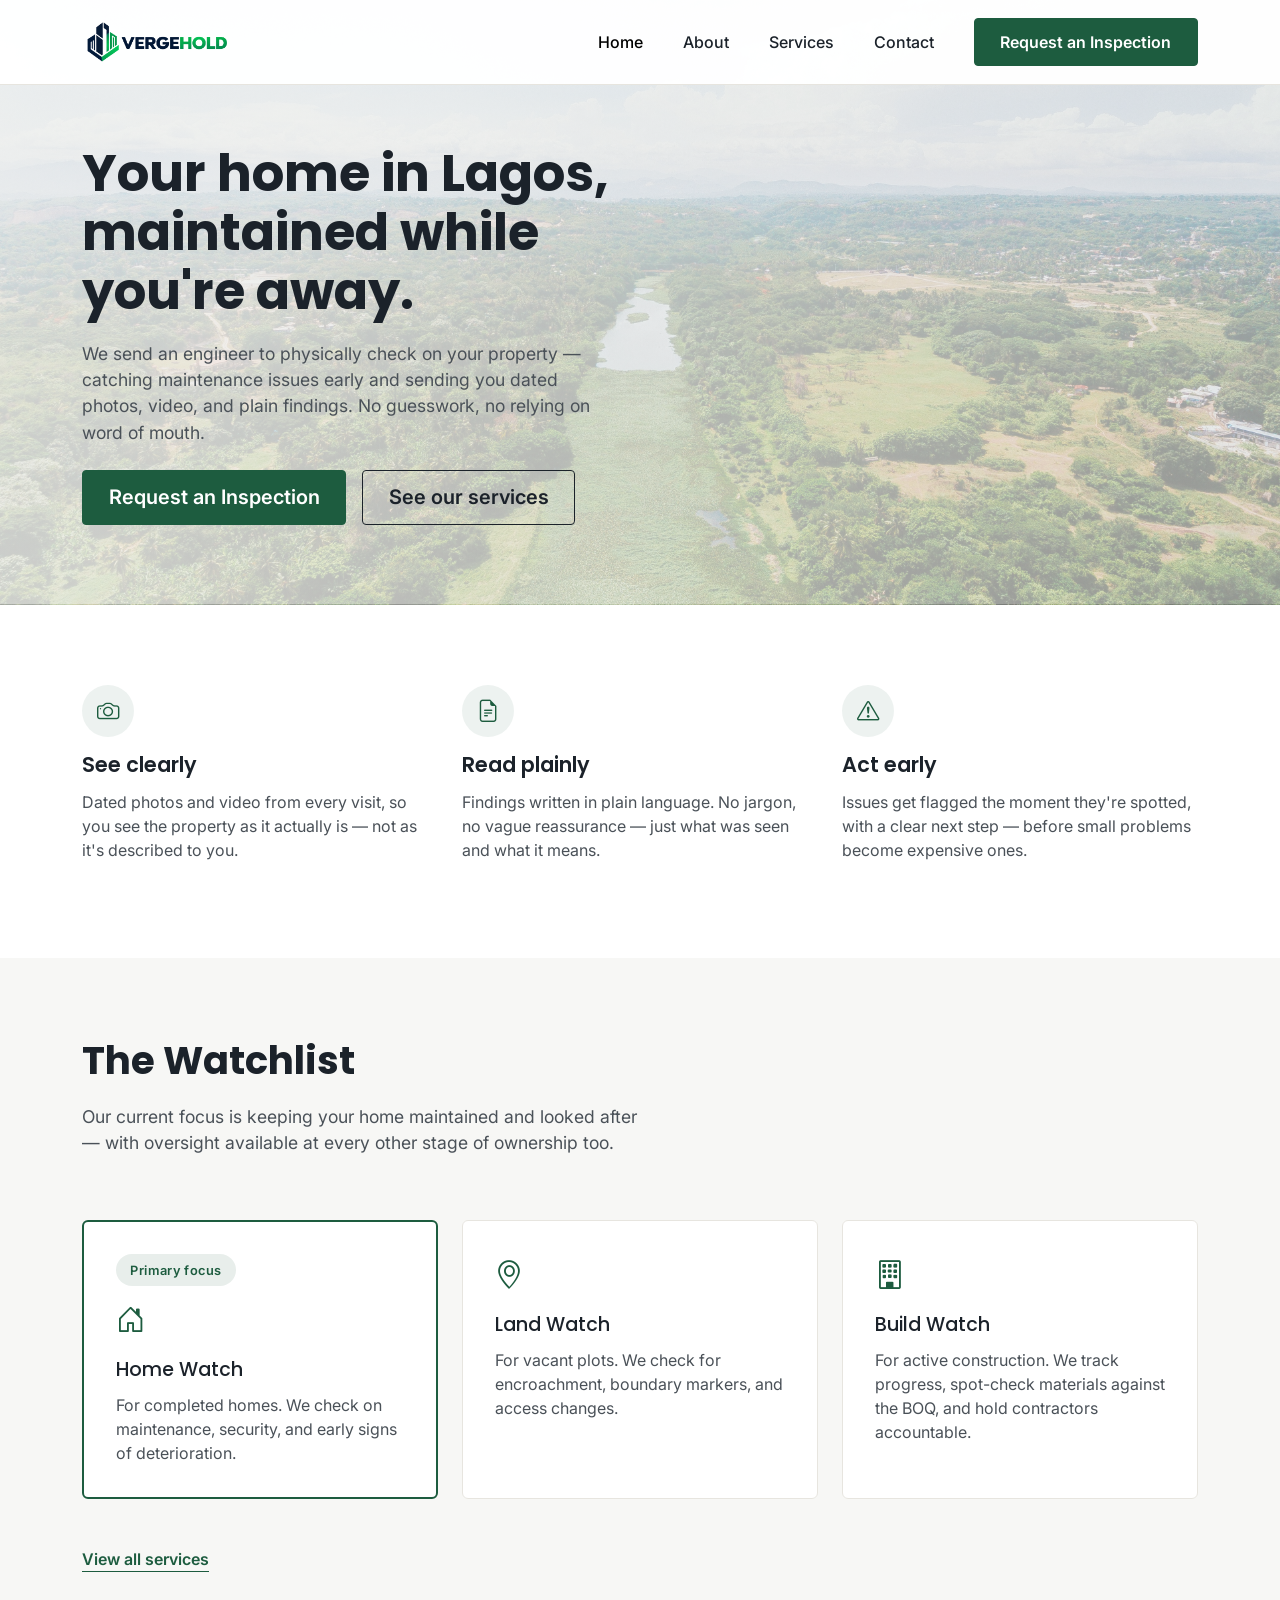
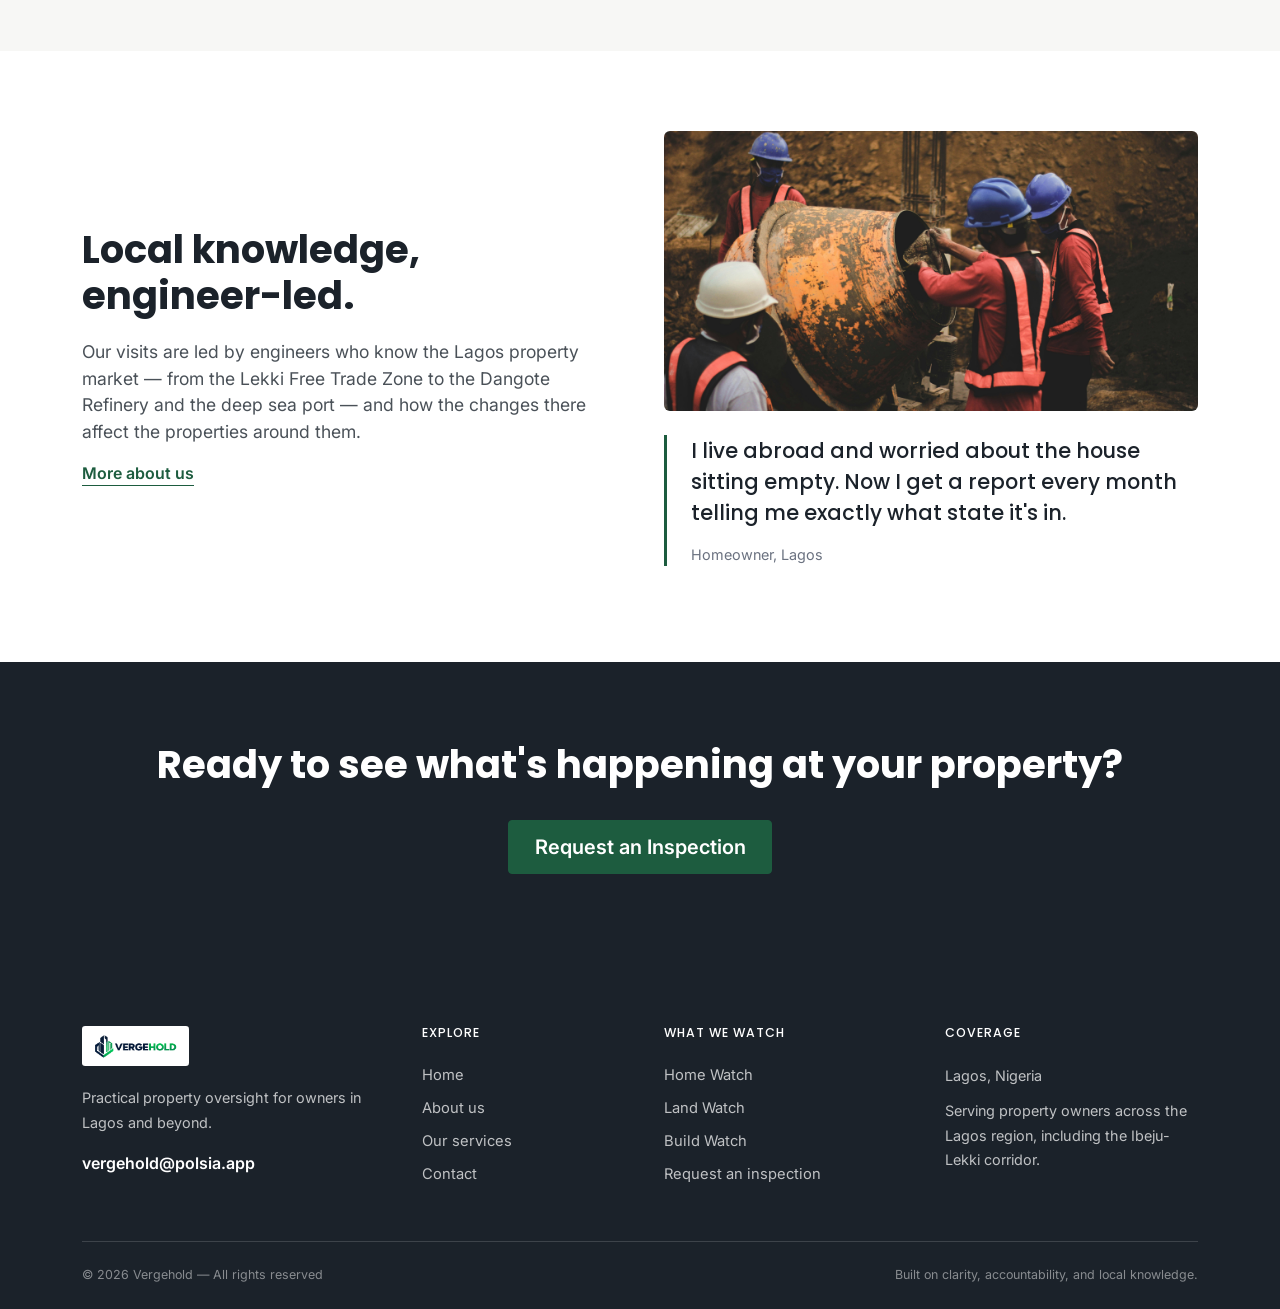
==== index.html @ afa302da "lil change in the footer and added comments in javascript" ====
<!DOCTYPE html>
<html lang="en">
<head>
<meta charset="UTF-8">
<meta name="viewport" content="width=device-width, initial-scale=1.0">
<title>Vergehold — Property Oversight in Lagos</title>
<meta name="description" content="Vergehold sends engineers to physically check on your home in Lagos — so you get dated photos, video, and plain findings instead of guesswork.">

<!-- Bootstrap 5 -->
<link href="https://cdn.jsdelivr.net/npm/bootstrap@5.3.3/dist/css/bootstrap.min.css" rel="stylesheet">
<!-- AOS scroll animation -->
<link href="https://unpkg.com/aos@2.3.1/dist/aos.css" rel="stylesheet">
<!-- Bootstrap Icons -->
<link rel="stylesheet" href="https://cdn.jsdelivr.net/npm/bootstrap-icons@1.11.3/font/bootstrap-icons.css">
<!-- Google Fonts -->
<link rel="preconnect" href="https://fonts.googleapis.com">
<link href="https://fonts.googleapis.com/css2?family=Poppins:wght@500;600;700&family=Inter:wght@400;500;600&display=swap" rel="stylesheet">
<!-- Custom -->
<link rel="icon" type="image/svg+xml" href="favicon/vergehold_favicon.svg">
<link href="style.css" rel="stylesheet">
</head>
<body>
<a href="#main-content" class="vh-skip-link">Skip to content</a>

<!-- NAV -->
<nav class="navbar navbar-expand-lg fixed-top" id="mainNav">
  <div class="container">
    <a class="navbar-brand d-flex align-items-center" href="index.html">
      <img src="img/vergehold logo.png" alt="Vergehold" height="50">
    </a>
    <button class="navbar-toggler" type="button" data-bs-toggle="collapse" data-bs-target="#navMenu">
      <span class="navbar-toggler-icon"></span>
    </button>
    <div class="collapse navbar-collapse justify-content-end" id="navMenu">
      <ul class="navbar-nav align-items-lg-center gap-lg-2">
        <li class="nav-item"><a class="nav-link active" href="index.html">Home</a></li>
        <li class="nav-item"><a class="nav-link" href="About.html">About</a></li>
        <li class="nav-item"><a class="nav-link" href="service.html">Services</a></li>
        <li class="nav-item"><a class="nav-link" href="contact.html">Contact</a></li>
        <li class="nav-item ms-lg-3">
          <a class="btn btn-vh-primary" href="contact.html">Request an Inspection</a>
        </li>
      </ul>
    </div>
  </div>
</nav>

<div id="main-content"></div>
<!-- HERO -->
<header class="vh-hero vh-hero--photo">
  <div class="container">
    <div class="row align-items-center g-5">
      <div class="col-lg-6" data-aos="fade-up">
        <h1 class="vh-display">Your home in Lagos, maintained while you're away.</h1>
        <p class="vh-lead">
          We send an engineer to physically check on your property — catching
          maintenance issues early and sending you dated photos, video, and
          plain findings. No guesswork, no relying on word of mouth.
        </p>
        <div class="d-flex flex-wrap gap-3 mt-4">
          <a href="contact.html" class="btn btn-vh-primary btn-lg">Request an Inspection</a>
          <a href="service.html" class="btn btn-vh-outline btn-lg">See our services</a>
        </div>
      </div>

    </div>
  </div>
</header>

<!-- VALUE PROPS -->
<section class="vh-section">
  <div class="container">
    <div class="row g-4">
      <div class="col-md-4" data-aos="fade-up">
        <div class="vh-icon-circle"><i class="bi bi-camera"></i></div>
        <h3 class="vh-value-title">See clearly</h3>
        <p class="vh-value-text">Dated photos and video from every visit, so you see the property as it actually is — not as it's described to you.</p>
      </div>
      <div class="col-md-4" data-aos="fade-up" data-aos-delay="100">
        <div class="vh-icon-circle"><i class="bi bi-file-earmark-text"></i></div>
        <h3 class="vh-value-title">Read plainly</h3>
        <p class="vh-value-text">Findings written in plain language. No jargon, no vague reassurance — just what was seen and what it means.</p>
      </div>
      <div class="col-md-4" data-aos="fade-up" data-aos-delay="200">
        <div class="vh-icon-circle"><i class="bi bi-exclamation-triangle"></i></div>
        <h3 class="vh-value-title">Act early</h3>
        <p class="vh-value-text">Issues get flagged the moment they're spotted, with a clear next step — before small problems become expensive ones.</p>
      </div>
    </div>
  </div>
</section>

<!-- SERVICES TEASER -->
<section class="vh-section vh-section--tint">
  <div class="container">
    <div class="row mb-5">
      <div class="col-lg-7" data-aos="fade-up">
        <h2 class="vh-h2">The Watchlist</h2>
        <p class="vh-lead">Our current focus is keeping your home maintained and looked after — with oversight available at every other stage of ownership too.</p>
      </div>
    </div>
    <div class="row g-4">
      <div class="col-md-4" data-aos="fade-up">
        <div class="vh-service-card vh-service-card--lead">
          <span class="vh-badge">Primary focus</span>
          <i class="bi bi-house-door vh-service-icon"></i>
          <h3>Home Watch</h3>
          <p>For completed homes. We check on maintenance, security, and early signs of deterioration.</p>
        </div>
      </div>
      <div class="col-md-4" data-aos="fade-up" data-aos-delay="100">
        <div class="vh-service-card">
          <i class="bi bi-geo-alt vh-service-icon"></i>
          <h3>Land Watch</h3>
          <p>For vacant plots. We check for encroachment, boundary markers, and access changes.</p>
        </div>
      </div>
      <div class="col-md-4" data-aos="fade-up" data-aos-delay="200">
        <div class="vh-service-card">
          <i class="bi bi-building vh-service-icon"></i>
          <h3>Build Watch</h3>
          <p>For active construction. We track progress, spot-check materials against the BOQ, and hold contractors accountable.</p>
        </div>
      </div>
    </div>
    <div class="mt-5" data-aos="fade-up">
      <a href="service.html" class="vh-link-arrow">View all services</a>
    </div>
  </div>
</section>

<!-- TRUST SNIPPET -->
<section class="vh-section">
  <div class="container">
    <div class="row align-items-center g-5">
      <div class="col-lg-6" data-aos="fade-up">
        <h2 class="vh-h2">Local knowledge, engineer-led.</h2>
        <p class="vh-lead">
          Our visits are led by engineers who know the Lagos property market —
          from the Lekki Free Trade Zone to the Dangote Refinery and the deep
          sea port — and how the changes there affect the properties around them.
        </p>
        <a href="About.html" class="vh-link-arrow">More about us</a>
      </div>
      <div class="col-lg-6" data-aos="fade-up" data-aos-delay="100">
        <img src="img/darrel-louise-almanzor-td8weHnM0-c-unsplash.jpg" alt="Engineer conducting a property inspection" class="vh-trust-img">
        <blockquote class="vh-quote">
          I live abroad and worried about the house sitting empty. Now I get
          a report every month telling me exactly what state it's in.
          <footer>Homeowner, Lagos</footer>
        </blockquote>
      </div>
    </div>
  </div>
</section>

<!-- FINAL CTA -->
<section class="vh-cta">
  <div class="container text-center" data-aos="fade-up">
    <h2 class="vh-h2">Ready to see what's happening at your property?</h2>
    <a href="contact.html" class="btn btn-vh-primary btn-lg mt-3">Request an Inspection</a>
  </div>
</section>

<!-- FOOTER -->
<footer class="vh-footer">
  <div class="container">
    <div class="vh-footer-main">
      <div class="vh-footer-brand">
        <img src="img/vergehold logo.png" alt="Vergehold" height="40">
        <p>Practical property oversight for owners in Lagos and beyond.</p>
        <a href="mailto:vergehold@polsia.app" class="vh-footer-email">vergehold@polsia.app</a>
      </div>
      <div class="vh-footer-group">
        <h2>Explore</h2>
        <a href="index.html">Home</a>
        <a href="About.html">About us</a>
        <a href="service.html">Our services</a>
        <a href="contact.html">Contact</a>
      </div>
      <div class="vh-footer-group">
        <h2>What we watch</h2>
        <a href="service.html#home-watch">Home Watch</a>
        <a href="service.html#land-watch">Land Watch</a>
        <a href="service.html#build-watch">Build Watch</a>
        <a href="contact.html">Request an inspection</a>
      </div>
      <div class="vh-footer-group vh-footer-contact">
        <h2>Coverage</h2>
        <p>Lagos, Nigeria</p>
        <p>Serving property owners across the Lagos region, including the Ibeju-Lekki corridor.</p>
      </div>
    </div>
    <div class="vh-footer-bottom">
      <span class="footer-copy"><span id="year">©</span> Vergehold — All rights reserved</span>
      <span>Built on clarity, accountability, and local knowledge.</span>
    </div>
  </div>
</footer>

<script src="https://cdn.jsdelivr.net/npm/bootstrap@5.3.3/dist/js/bootstrap.bundle.min.js"></script>
<script src="https://unpkg.com/aos@2.3.1/dist/aos.js"></script>
<script src="index.js"></script>
<!-- STICKY MOBILE CTA -->
<a href="contact.html" id="stickyMobileCta" class="vh-sticky-cta">
  <i class="bi bi-calendar-check" aria-hidden="true"></i> Request an Inspection
</a>
</body>
</html>
---- style.css ----
:root {
  --vh-charcoal: #1B222A;
  --vh-forest: #1D5C3F;
  --vh-forest-light: #2E7A54;
  --vh-white: #FFFFFF;
  --vh-off-white: #F7F7F5;
  --vh-tint: #E7E5DF;

  --bs-primary: var(--vh-forest);
  --bs-body-font-family: 'Inter', sans-serif;
  --bs-body-color: var(--vh-charcoal);
}

html,
body {
  width: 100%;
  overflow-x: hidden;
}

body {
  font-family: 'Inter', sans-serif;
  color: var(--vh-charcoal);
  background: var(--vh-white);
}

.vh-skip-link {
  position: absolute;
  left: 1rem;
  top: -3rem;
  z-index: 2000;
  padding: 0.6rem 0.9rem;
  color: var(--vh-white);
  background: var(--vh-charcoal);
  text-decoration: none;
}
.vh-skip-link:focus {
  top: 1rem;
}

h1, h2, h3, .vh-display {
  font-family: 'Poppins', sans-serif;
  color: var(--vh-charcoal);
}

/* NAV */
#mainNav {
  background: rgba(255, 255, 255, 0.96);
  border-bottom: 1px solid var(--vh-tint);
  padding: 0.75rem 0;
}
.nav-link {
  font-weight: 500;
  color: var(--vh-charcoal);
  margin: 0 0.5rem;
}
.nav-link:hover,
.nav-link.active {
  color: var(--vh-forest);
}
#mainNav.is-scrolled {
  box-shadow: 0 2px 12px rgba(27, 34, 42, 0.06);
}

/* BUTTONS */
.btn-vh-primary {
  background: var(--vh-forest);
  color: var(--vh-white);
  border: 1px solid var(--vh-forest);
  border-radius: 4px;
  font-weight: 600;
  padding: 0.7rem 1.6rem;
  transition: background 0.2s ease;
}
.btn-vh-primary:hover {
  background: var(--vh-forest-light);
  color: var(--vh-white);
}
.btn-vh-outline {
  background: transparent;
  color: var(--vh-charcoal);
  border: 1px solid var(--vh-charcoal);
  border-radius: 4px;
  font-weight: 600;
  padding: 0.7rem 1.6rem;
  transition: all 0.2s ease;
}
.btn-vh-outline:hover {
  background: var(--vh-charcoal);
  color: var(--vh-white);
}

/* HERO */
.vh-hero {
  padding: 9rem 0 5rem;
  background: var(--vh-off-white);
}
.vh-hero--photo {
  background-image: linear-gradient(120deg, rgba(247,247,245,0.82) 25%, rgba(247,247,245,0.58)),
    url('img/elias-perdomo-X9-j4z1EIgU-unsplash.jpg');
  background-size: cover;
  background-position: center;
  background-repeat: no-repeat;
}

/* VALUE PROP ICONS */
.vh-icon-circle {
  width: 52px;
  height: 52px;
  border-radius: 50%;
  background: rgba(29, 92, 63, 0.08);
  color: var(--vh-forest);
  display: flex;
  align-items: center;
  justify-content: center;
  font-size: 1.4rem;
  margin-bottom: 1rem;
}

/* SERVICE ICON */
.vh-service-icon {
  font-size: 1.8rem;
  color: var(--vh-forest);
  margin-bottom: 1rem;
  display: block;
}

/* TRUST IMAGE */
.vh-trust-img {
  width: 100%;
  height: 280px;
  object-fit: cover;
  border-radius: 6px;
  margin-bottom: 1.5rem;
}
.vh-eyebrow {
  color: var(--vh-forest);
  font-weight: 600;
  letter-spacing: 0.03em;
  margin-bottom: 0.75rem;
}
.vh-display {
  font-size: clamp(2.2rem, 4vw, 3.2rem);
  font-weight: 700;
  line-height: 1.15;
}
.vh-lead {
  font-size: 1.1rem;
  color: #4A5158;
  max-width: 52ch;
  margin-top: 1.25rem;
}

/* SECTIONS */
.vh-section {
  padding: 5rem 0;
}
.vh-section--tint {
  background: var(--vh-off-white);
}
.vh-h2 {
  font-size: clamp(1.8rem, 3vw, 2.4rem);
  font-weight: 700;
  margin-bottom: 1rem;
}
.vh-value-title {
  font-size: 1.3rem;
  font-weight: 600;
  margin-bottom: 0.75rem;
}
.vh-value-text {
  color: #4A5158;
  max-width: 42ch;
}

/* SERVICE CARDS */
.vh-service-card {
  background: var(--vh-white);
  border: 1px solid var(--vh-tint);
  border-radius: 6px;
  padding: 2rem;
  height: 100%;
  transition: border-color 0.2s ease;
}
.vh-service-card:hover {
  border-color: var(--vh-forest);
}
.vh-service-card--lead {
  border-color: var(--vh-forest);
  border-width: 2px;
  position: relative;
}
.vh-service-card--lead .vh-badge {
  margin-bottom: 0.75rem;
}
.vh-service-card h3 {
  font-size: 1.2rem;
  margin-bottom: 0.75rem;
}
.vh-service-card p {
  color: #4A5158;
  margin: 0;
}

/* BADGE (Home Watch lead / Services primary focus) */
.vh-badge {
  display: inline-block;
  background: rgba(29, 92, 63, 0.1);
  color: var(--vh-forest);
  font-size: 0.8rem;
  font-weight: 600;
  letter-spacing: 0.03em;
  padding: 0.4rem 0.9rem;
  border-radius: 30px;
}

/* LINK ARROW */
.vh-link-arrow {
  color: var(--vh-forest);
  font-weight: 600;
  text-decoration: none;
  border-bottom: 1px solid var(--vh-forest);
  padding-bottom: 2px;
}
.vh-link-arrow:hover {
  color: var(--vh-forest-light);
  border-color: var(--vh-forest-light);
}

/* QUOTE */
.vh-quote {
  font-family: 'Poppins', sans-serif;
  font-size: 1.3rem;
  font-weight: 500;
  color: var(--vh-charcoal);
  border-left: 3px solid var(--vh-forest);
  padding-left: 1.5rem;
}
.vh-quote footer {
  margin-top: 1rem;
  font-family: 'Inter', sans-serif;
  font-size: 0.9rem;
  font-weight: 400;
  color: #6B7280;
}

/* CTA */
.vh-cta {
  background: var(--vh-charcoal);
  padding: 5rem 0;
}
.vh-cta .vh-h2 {
  color: var(--vh-white);
}

/* FOOTER */
.vh-footer {
  background: var(--vh-charcoal);
  color: rgba(255, 255, 255, 0.72);
  padding: 4.5rem 0 1.5rem;
}
.vh-footer-main {
  display: grid;
  grid-template-columns: 1.5fr 1fr 1.2fr 1.3fr;
  gap: 3rem;
  padding-bottom: 3.5rem;
}
.vh-footer-brand p,
.vh-footer-contact p {
  max-width: 18rem;
  margin: 1.25rem 0 1rem;
  font-size: 0.9rem;
  line-height: 1.7;
}
.vh-footer-brand img {
  display: block;
  width: fit-content;
  height: 40px;
  padding: 0.35rem 0.65rem;
  background: var(--vh-white);
  border-radius: 0.2rem;
  object-fit: contain;
}
.vh-footer-email {
  color: var(--vh-white);
  font-weight: 600;
  text-decoration: none;
}
.vh-footer-group {
  display: flex;
  flex-direction: column;
  align-items: flex-start;
  gap: 0.7rem;
}
.vh-footer-group h2 {
  margin: 0 0 0.7rem;
  color: var(--vh-white);
  font-family: 'Poppins', sans-serif;
  font-size: 0.78rem;
  letter-spacing: 0.08em;
  text-transform: uppercase;
}
.vh-footer-group a {
  color: rgba(255, 255, 255, 0.72);
  font-size: 0.92rem;
  text-decoration: none;
  transition: color 0.2s ease;
}
.vh-footer-group a:hover,
.vh-footer-email:hover {
  color: var(--vh-white);
}
.vh-footer-contact p {
  margin: 0;
}
.vh-footer-bottom {
  display: flex;
  justify-content: space-between;
  gap: 1rem;
  border-top: 1px solid rgba(255, 255, 255, 0.15);
  padding-top: 1.5rem;
  color: rgba(255, 255, 255, 0.48);
  font-size: 0.78rem;
}
@media (max-width: 767.98px) {
  .vh-footer-main {
    grid-template-columns: repeat(2, 1fr);
    gap: 2.5rem 1.5rem;
  }
  .vh-footer-brand {
    grid-column: 1 / -1;
  }
  .vh-footer-bottom {
    flex-direction: column;
  }
}

/* PAGE HEADER (About / Services) */
.vh-page-header {
  padding: 9rem 0 3rem;
  background: var(--vh-off-white);
  border-bottom: 1px solid var(--vh-tint);
}

.vh-body {
  color: #4A5158;
  margin-top: 1rem;
}

/* LIFECYCLE LIST (About) */
.vh-lifecycle-list {
  list-style: none;
  padding: 0;
  margin-top: 2rem;
}
.vh-lifecycle-list li {
  display: flex;
  gap: 1rem;
  padding: 1rem 0;
  border-bottom: 1px solid var(--vh-tint);
}
.vh-lifecycle-list li i {
  font-size: 1.4rem;
  color: var(--vh-forest);
  flex-shrink: 0;
  margin-top: 0.2rem;
}
.vh-lifecycle-list li div {
  display: flex;
  flex-direction: column;
}
.vh-lifecycle-list li strong {
  font-family: 'Poppins', sans-serif;
  font-size: 1.05rem;
}
.vh-lifecycle-list li span {
  color: #4A5158;
  font-size: 0.95rem;
}

/* CREDENTIAL CARD (About) */
.vh-credential-card {
  background: var(--vh-charcoal);
  color: var(--vh-off-white);
  border-radius: 6px;
  padding: 2.25rem;
}
.vh-credential-icon {
  font-size: 2rem;
  color: var(--vh-forest-light);
  margin-bottom: 1rem;
}
.vh-credential-card h3 {
  color: var(--vh-white);
  font-size: 1.2rem;
  margin-bottom: 0.75rem;
}
.vh-credential-card p {
  color: #C7CBCF;
  margin: 0;
}

/* STAT CARDS (About — why Lagos) */
.vh-stat-card {
  background: var(--vh-white);
  border: 1px solid var(--vh-tint);
  border-radius: 6px;
  padding: 1.25rem;
  display: flex;
  align-items: center;
  gap: 0.75rem;
  height: 100%;
  font-weight: 600;
  font-size: 0.95rem;
}
.vh-stat-card i {
  color: var(--vh-forest);
  font-size: 1.3rem;
}

/* CHECKLIST (Services) */
.vh-checklist {
  list-style: none;
  padding: 0;
  margin: 1.5rem 0;
}
.vh-checklist li {
  display: flex;
  align-items: center;
  gap: 0.6rem;
  padding: 0.4rem 0;
  color: #333A40;
}
.vh-checklist li i {
  color: var(--vh-forest);
  font-weight: 700;
}

/* PROCESS STEPS (Services) */
.vh-step {
  padding: 1.5rem 0;
  border-top: 2px solid var(--vh-tint);
}
.vh-step-num {
  display: block;
  font-family: 'Poppins', sans-serif;
  font-size: 1.6rem;
  font-weight: 700;
  color: var(--vh-forest);
  margin-bottom: 0.5rem;
}
.vh-step h3 {
  font-size: 1.05rem;
  margin-bottom: 0.4rem;
}
.vh-step p {
  color: #4A5158;
  font-size: 0.92rem;
  margin: 0;
}

@media (max-width: 991px) {
  .vh-hero { padding: 7rem 0 3rem; }
}

/* CONTACT FORM */
.vh-label {
  font-weight: 600;
  font-size: 0.9rem;
  margin-bottom: 0.4rem;
  display: block;
}
.vh-input {
  border: 1px solid var(--vh-tint);
  border-radius: 4px;
  padding: 0.65rem 0.9rem;
}
.vh-input:focus {
  border-color: var(--vh-forest);
  box-shadow: 0 0 0 0.2rem rgba(29, 92, 63, 0.12);
}
.vh-form-note {
  color: #6B7280;
  font-size: 0.85rem;
}
.vh-form-success,
.vh-form-error {
  font-weight: 600;
  padding: 0.75rem 1rem;
  border-radius: 4px;
}
.vh-form-success {
  color: var(--vh-forest);
  background: rgba(29, 92, 63, 0.08);
}
.vh-form-error {
  color: #A6402F;
  background: rgba(166, 64, 47, 0.08);
}
.vh-form-success i,
.vh-form-error i {
  margin-right: 0.35rem;
}
.vh-form-error a {
  color: #A6402F;
  text-decoration: underline;
}

/* MOBILE CONTACT CTA */
.vh-sticky-cta {
  display: none;
}

@media (max-width: 767px) {
  .vh-sticky-cta {
    display: block;
    position: fixed;
    left: 1rem;
    right: 1rem;
    bottom: 1rem;
    z-index: 1030;
    padding: 0.8rem 1rem;
    border-radius: 4px;
    background: var(--vh-forest);
    color: var(--vh-white);
    font-weight: 600;
    text-align: center;
    text-decoration: none;
    box-shadow: 0 0.5rem 1.25rem rgba(27, 34, 42, 0.2);
    opacity: 0;
    pointer-events: none;
    transform: translateY(1rem);
    transition: opacity 0.2s ease, transform 0.2s ease;
  }
  .vh-sticky-cta.is-visible {
    opacity: 1;
    pointer-events: auto;
    transform: translateY(0);
  }
  .vh-sticky-cta:hover {
    background: var(--vh-forest-light);
    color: var(--vh-white);
  }
}

/* 404 PAGE */
.vh-404 {
  min-height: 90vh;
  display: flex;
  align-items: center;
  justify-content: center;
  padding: 8rem 0 4rem;
}
.vh-404-icon {
  display: block;
  margin-bottom: 1rem;
  color: var(--vh-forest);
  font-size: 3rem;
}
.vh-404 .vh-lead {
  max-width: 46ch;
}
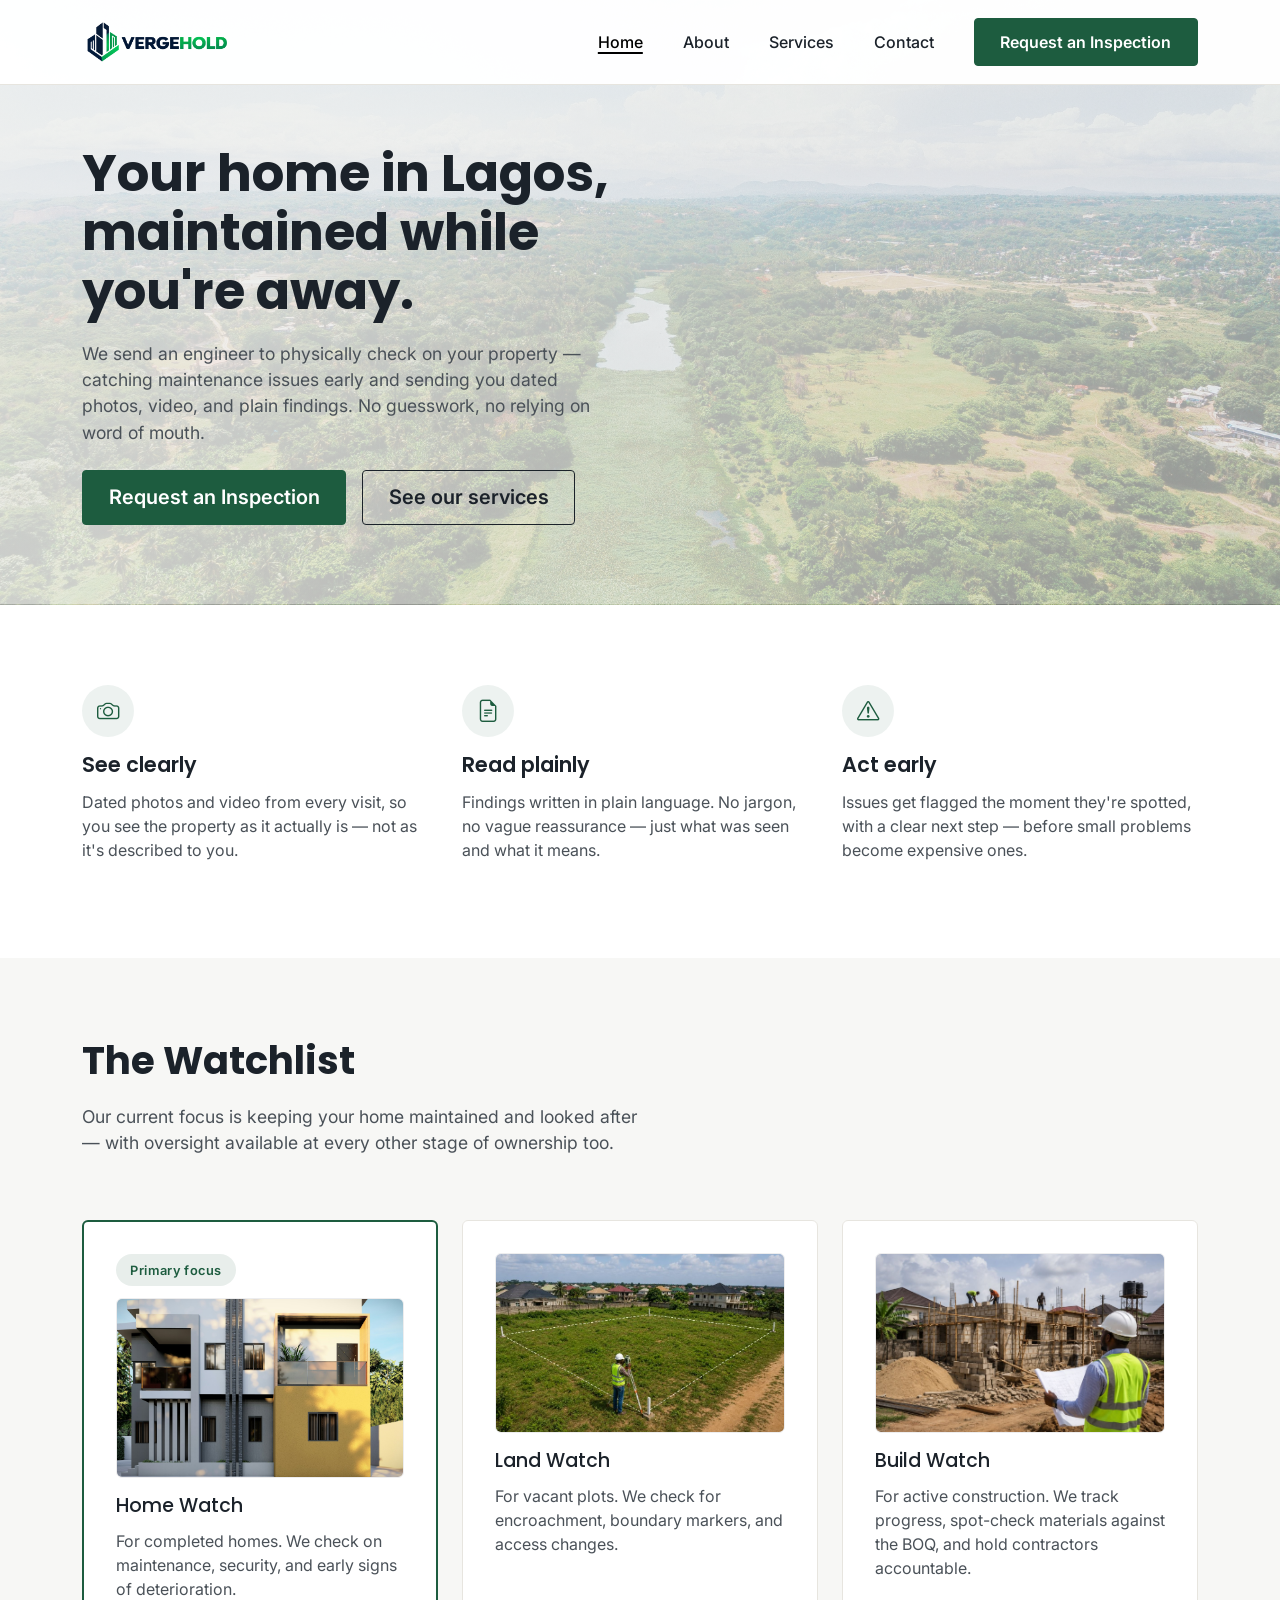
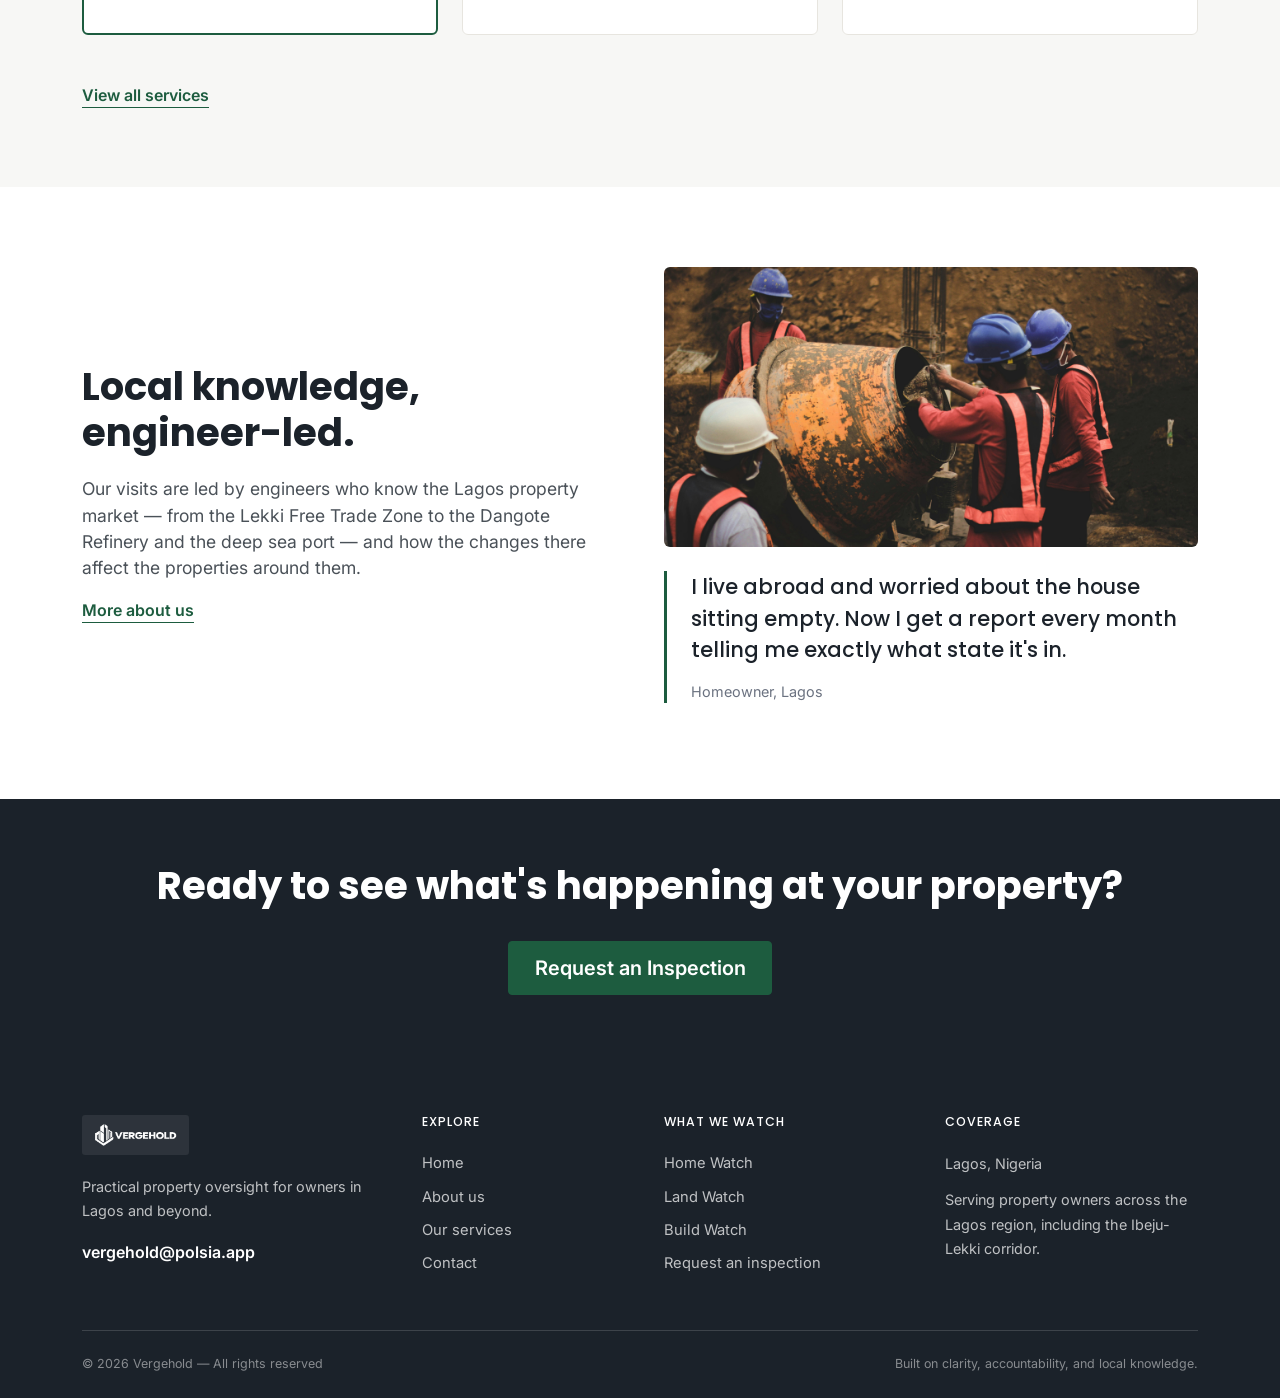
==== commit db17dbc3: "lil update on home and about section. adding pictures to both" ====
--- a/index.html
+++ b/index.html
@@ -103,21 +103,21 @@
       <div class="col-md-4" data-aos="fade-up">
         <div class="vh-service-card vh-service-card--lead">
           <span class="vh-badge">Primary focus</span>
-          <i class="bi bi-house-door vh-service-icon"></i>
+          <img src="img/ferdinand-asakome-7W6O8y7U30s-unsplash.jpg" alt="Engineer inspecting a property during a Home Watch visit" class="vh-service-card__image">
           <h3>Home Watch</h3>
           <p>For completed homes. We check on maintenance, security, and early signs of deterioration.</p>
         </div>
       </div>
       <div class="col-md-4" data-aos="fade-up" data-aos-delay="100">
         <div class="vh-service-card">
-          <i class="bi bi-geo-alt vh-service-icon"></i>
+          <img src="img/5956335623796887515.jpg" alt="Surveying a vacant plot during a Land Watch inspection" class="vh-service-card__image">
           <h3>Land Watch</h3>
           <p>For vacant plots. We check for encroachment, boundary markers, and access changes.</p>
         </div>
       </div>
       <div class="col-md-4" data-aos="fade-up" data-aos-delay="200">
         <div class="vh-service-card">
-          <i class="bi bi-building vh-service-icon"></i>
+          <img src="img/5956335623796887511.jpg" alt="Construction site supervision during a Build Watch inspection" class="vh-service-card__image">
           <h3>Build Watch</h3>
           <p>For active construction. We track progress, spot-check materials against the BOQ, and hold contractors accountable.</p>
         </div>
--- a/style.css
+++ b/style.css
@@ -57,6 +57,11 @@
 .nav-link.active {
   color: var(--vh-forest);
 }
+.navbar-nav .nav-link.active {
+  text-decoration: underline;
+  text-underline-offset: 0.25rem;
+  text-decoration-thickness: 2px;
+}
 #mainNav.is-scrolled {
   box-shadow: 0 2px 12px rgba(27, 34, 42, 0.06);
 }
@@ -117,13 +122,6 @@
 }
 
 /* SERVICE ICON */
-.vh-service-icon {
-  font-size: 1.8rem;
-  color: var(--vh-forest);
-  margin-bottom: 1rem;
-  display: block;
-}
-
 /* TRUST IMAGE */
 .vh-trust-img {
   width: 100%;
@@ -184,6 +182,15 @@
 .vh-service-card:hover {
   border-color: var(--vh-forest);
 }
+.vh-service-card__image {
+  display: block;
+  width: 100%;
+  height: 180px;
+  object-fit: cover;
+  border-radius: 6px;
+  margin-bottom: 1rem;
+  border: 1px solid rgba(27, 34, 42, 0.08);
+}
 .vh-service-card--lead {
   border-color: var(--vh-forest);
   border-width: 2px;
@@ -246,7 +253,7 @@
 /* CTA */
 .vh-cta {
   background: var(--vh-charcoal);
-  padding: 5rem 0;
+  padding: 4rem 0 3rem;
 }
 .vh-cta .vh-h2 {
   color: var(--vh-white);
@@ -276,9 +283,10 @@
   width: fit-content;
   height: 40px;
   padding: 0.35rem 0.65rem;
-  background: var(--vh-white);
+  background: rgba(255, 255, 255, 0.08);
   border-radius: 0.2rem;
   object-fit: contain;
+  filter: brightness(0) invert(1);
 }
 .vh-footer-email {
   color: var(--vh-white);
@@ -341,6 +349,24 @@
   border-bottom: 1px solid var(--vh-tint);
 }
 
+.vh-copy-width {
+  max-width: 60ch;
+}
+
+.vh-about-hero-photo-wrap {
+  margin-top: 2rem;
+  border-radius: 10px;
+  overflow: hidden;
+  border: 1px solid var(--vh-tint);
+  box-shadow: 0 18px 40px rgba(27, 34, 42, 0.08);
+}
+.vh-about-hero-photo {
+  display: block;
+  width: 100%;
+  height: 240px;
+  object-fit: cover;
+}
+
 .vh-body {
   color: #4A5158;
   margin-top: 1rem;
@@ -398,6 +424,16 @@
   color: #C7CBCF;
   margin: 0;
 }
+.vh-engineer-photo {
+  display: block;
+  width: 100%;
+  height: 260px;
+  object-fit: cover;
+  border-radius: 6px;
+  margin-top: 1.25rem;
+  border: 1px solid var(--vh-tint);
+  box-shadow: 0 12px 30px rgba(27, 34, 42, 0.08);
+}
 
 /* STAT CARDS (About — why Lagos) */
 .vh-stat-card {
@@ -460,6 +496,20 @@
 
 @media (max-width: 991px) {
   .vh-hero { padding: 7rem 0 3rem; }
+  .vh-about-hero-photo { height: 200px; }
+}
+
+@media (max-width: 767px) {
+  .vh-about-hero-photo { height: 180px; }
+  .vh-credential-card, .vh-copy-width, .vh-body, .vh-lead { max-width: none; }
+  .vh-sticky-cta {
+    position: static;
+    margin: 1rem auto 0;
+    width: calc(100% - 2rem);
+    opacity: 1;
+    pointer-events: auto;
+    transform: none;
+  }
 }
 
 /* CONTACT FORM */
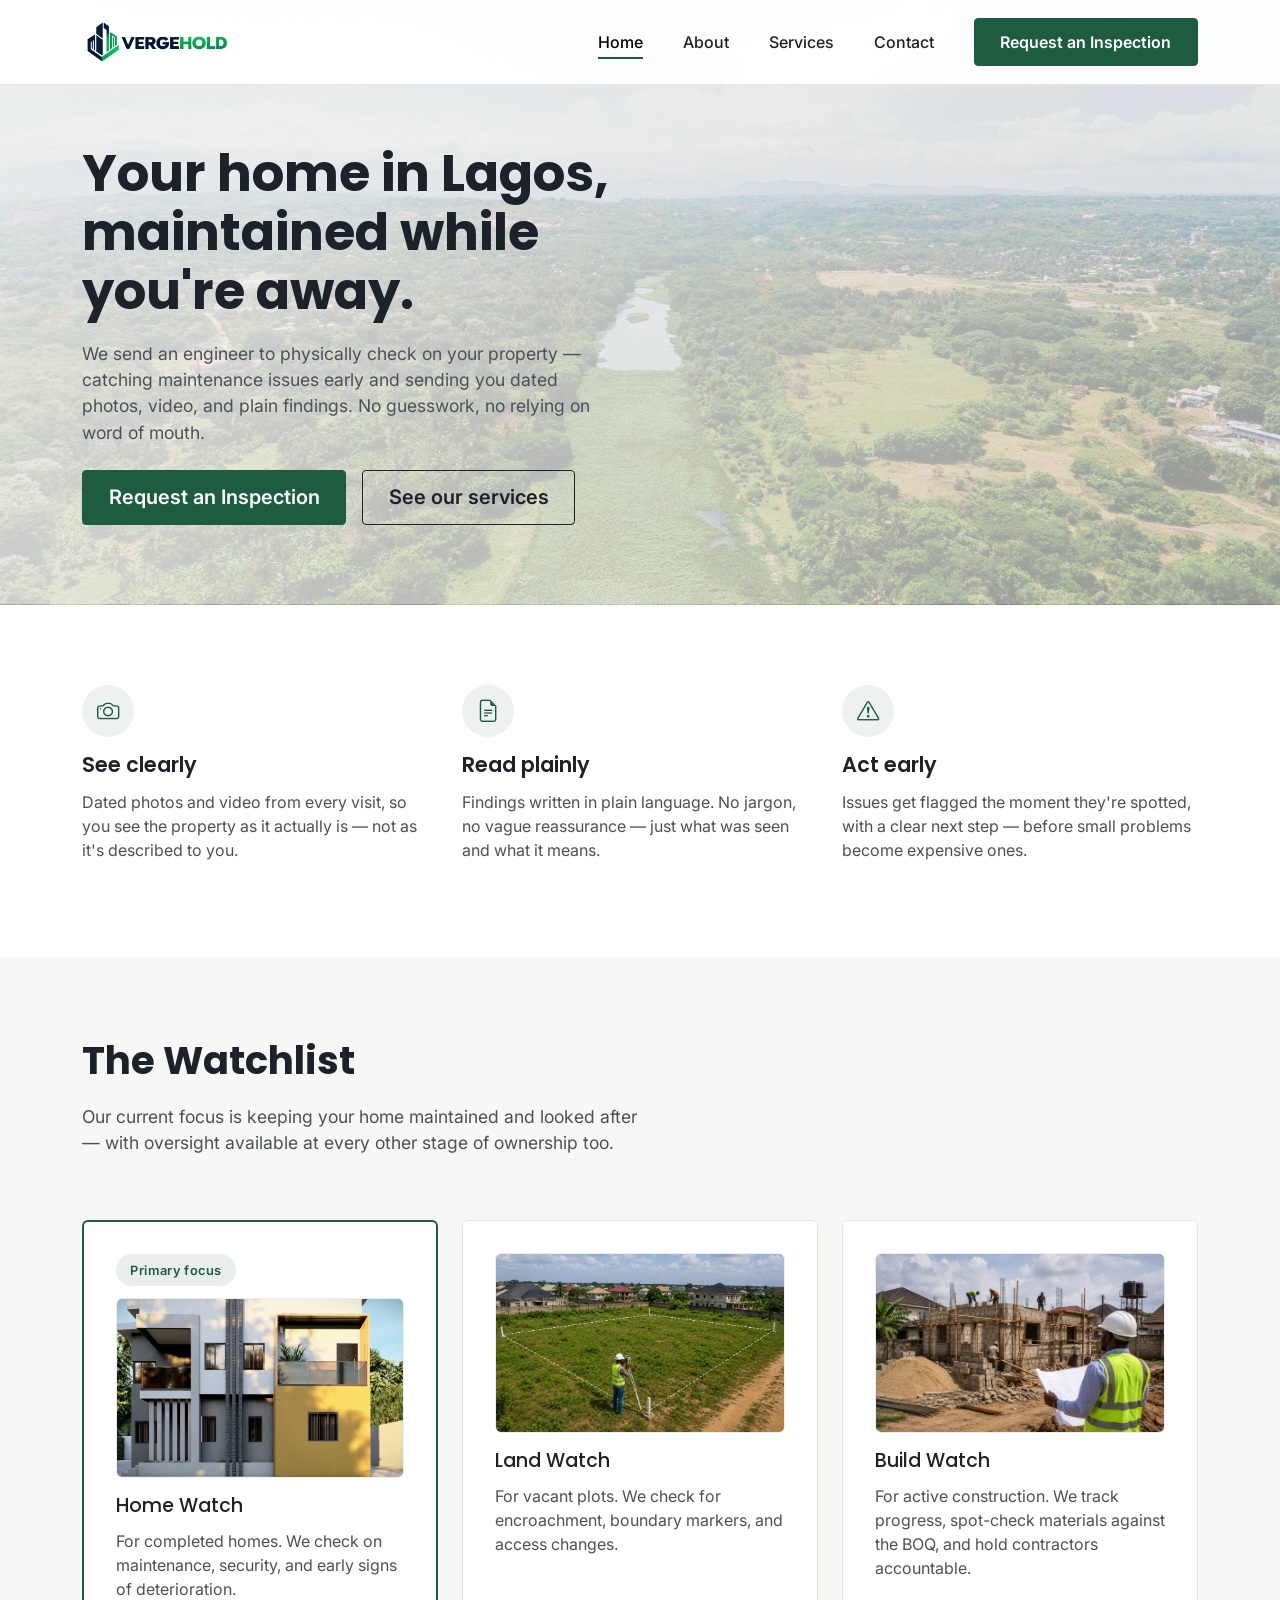
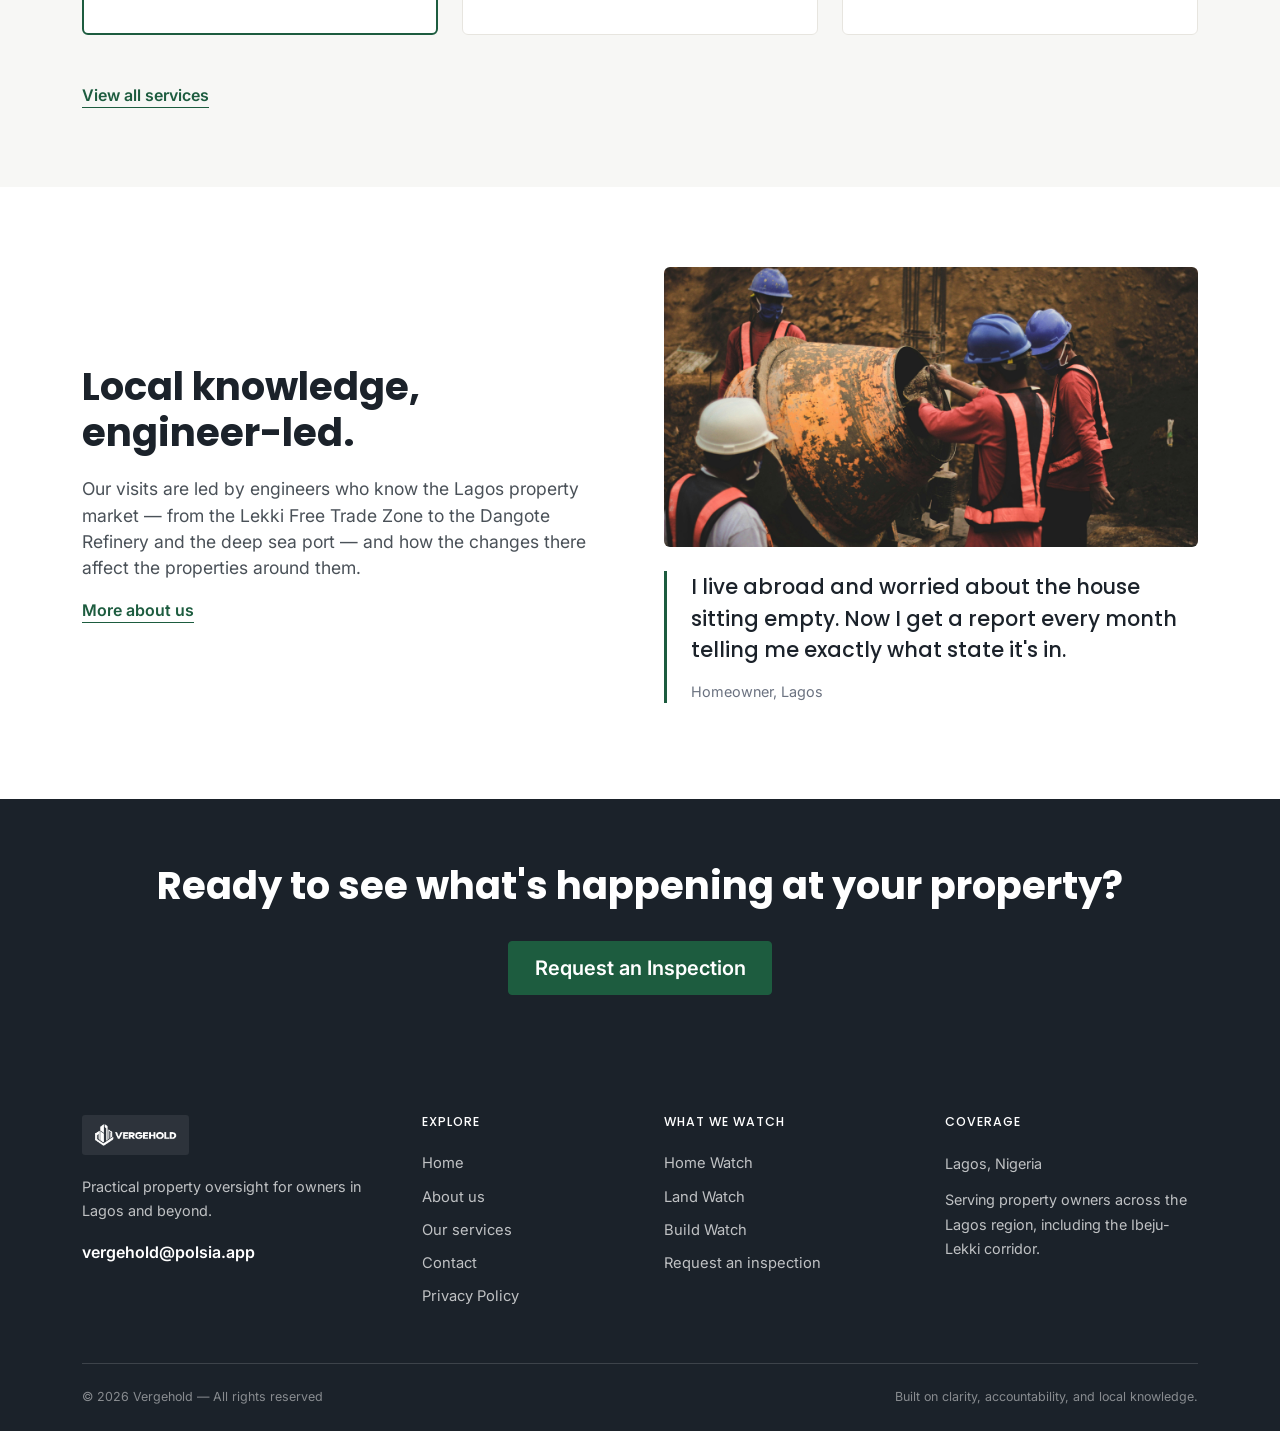
==== commit 88c7e517: "Privacy section added" ====
--- a/index.html
+++ b/index.html
@@ -177,6 +177,7 @@
         <a href="About.html">About us</a>
         <a href="service.html">Our services</a>
         <a href="contact.html">Contact</a>
+        <a href="privacy.html">Privacy Policy</a>
       </div>
       <div class="vh-footer-group">
         <h2>What we watch</h2>
--- a/style.css
+++ b/style.css
@@ -57,10 +57,31 @@
 .nav-link.active {
   color: var(--vh-forest);
 }
-.navbar-nav .nav-link.active {
-  text-decoration: underline;
-  text-underline-offset: 0.25rem;
-  text-decoration-thickness: 2px;
+#mainNav .navbar-nav .nav-link {
+  position: relative;
+  text-decoration: none;
+}
+#mainNav .navbar-nav .nav-link::after {
+  content: "";
+  position: absolute;
+  left: 0.5rem;
+  right: 0.5rem;
+  bottom: 0.2rem;
+  height: 2px;
+  background: var(--vh-forest);
+  transform: scaleX(0);
+  transform-origin: left;
+  transition: transform 180ms ease;
+}
+#mainNav .navbar-nav .nav-link:hover::after,
+#mainNav .navbar-nav .nav-link:focus-visible::after,
+#mainNav .navbar-nav .nav-link.active::after {
+  transform: scaleX(1);
+}
+@media (prefers-reduced-motion: reduce) {
+  #mainNav .navbar-nav .nav-link::after {
+    transition: none;
+  }
 }
 #mainNav.is-scrolled {
   box-shadow: 0 2px 12px rgba(27, 34, 42, 0.06);
@@ -121,7 +142,6 @@
   margin-bottom: 1rem;
 }
 
-/* SERVICE ICON */
 /* TRUST IMAGE */
 .vh-trust-img {
   width: 100%;
@@ -608,4 +628,5 @@
 }
 .vh-404 .vh-lead {
   max-width: 46ch;
-}+}
+
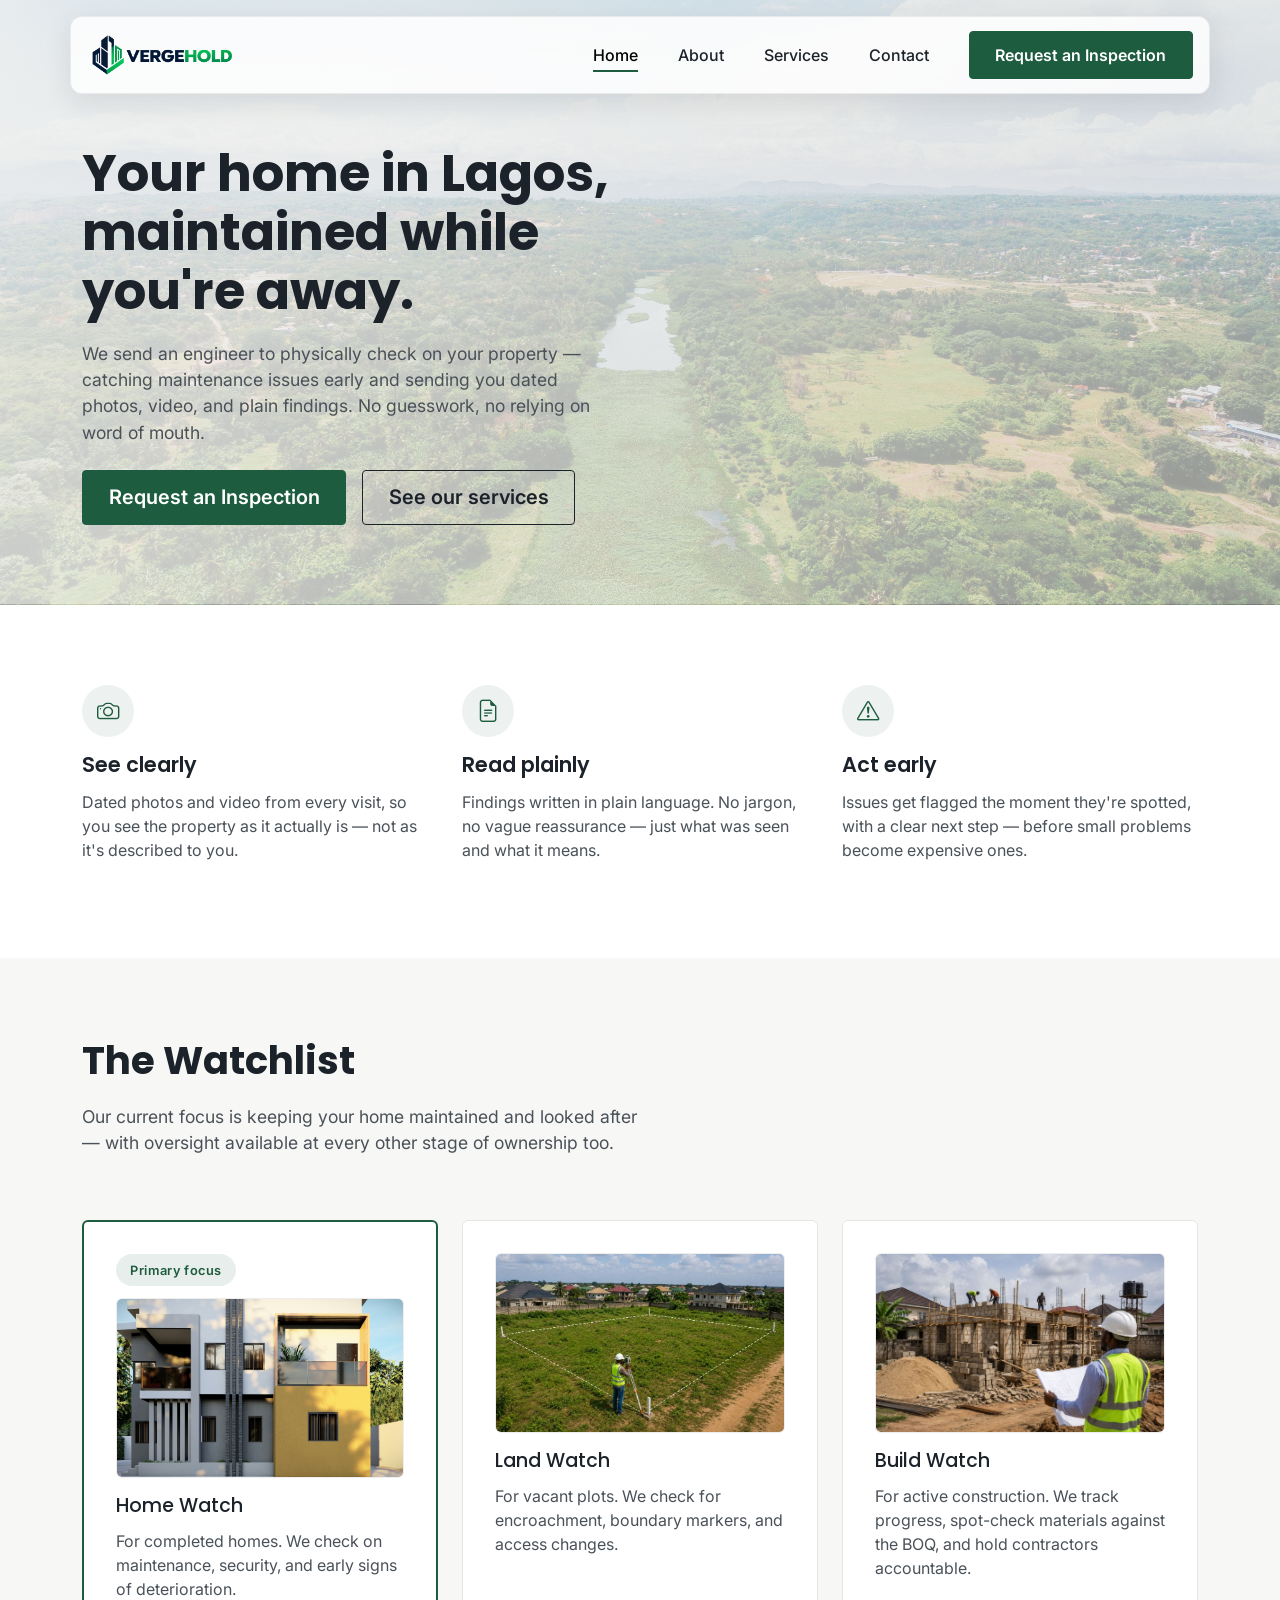
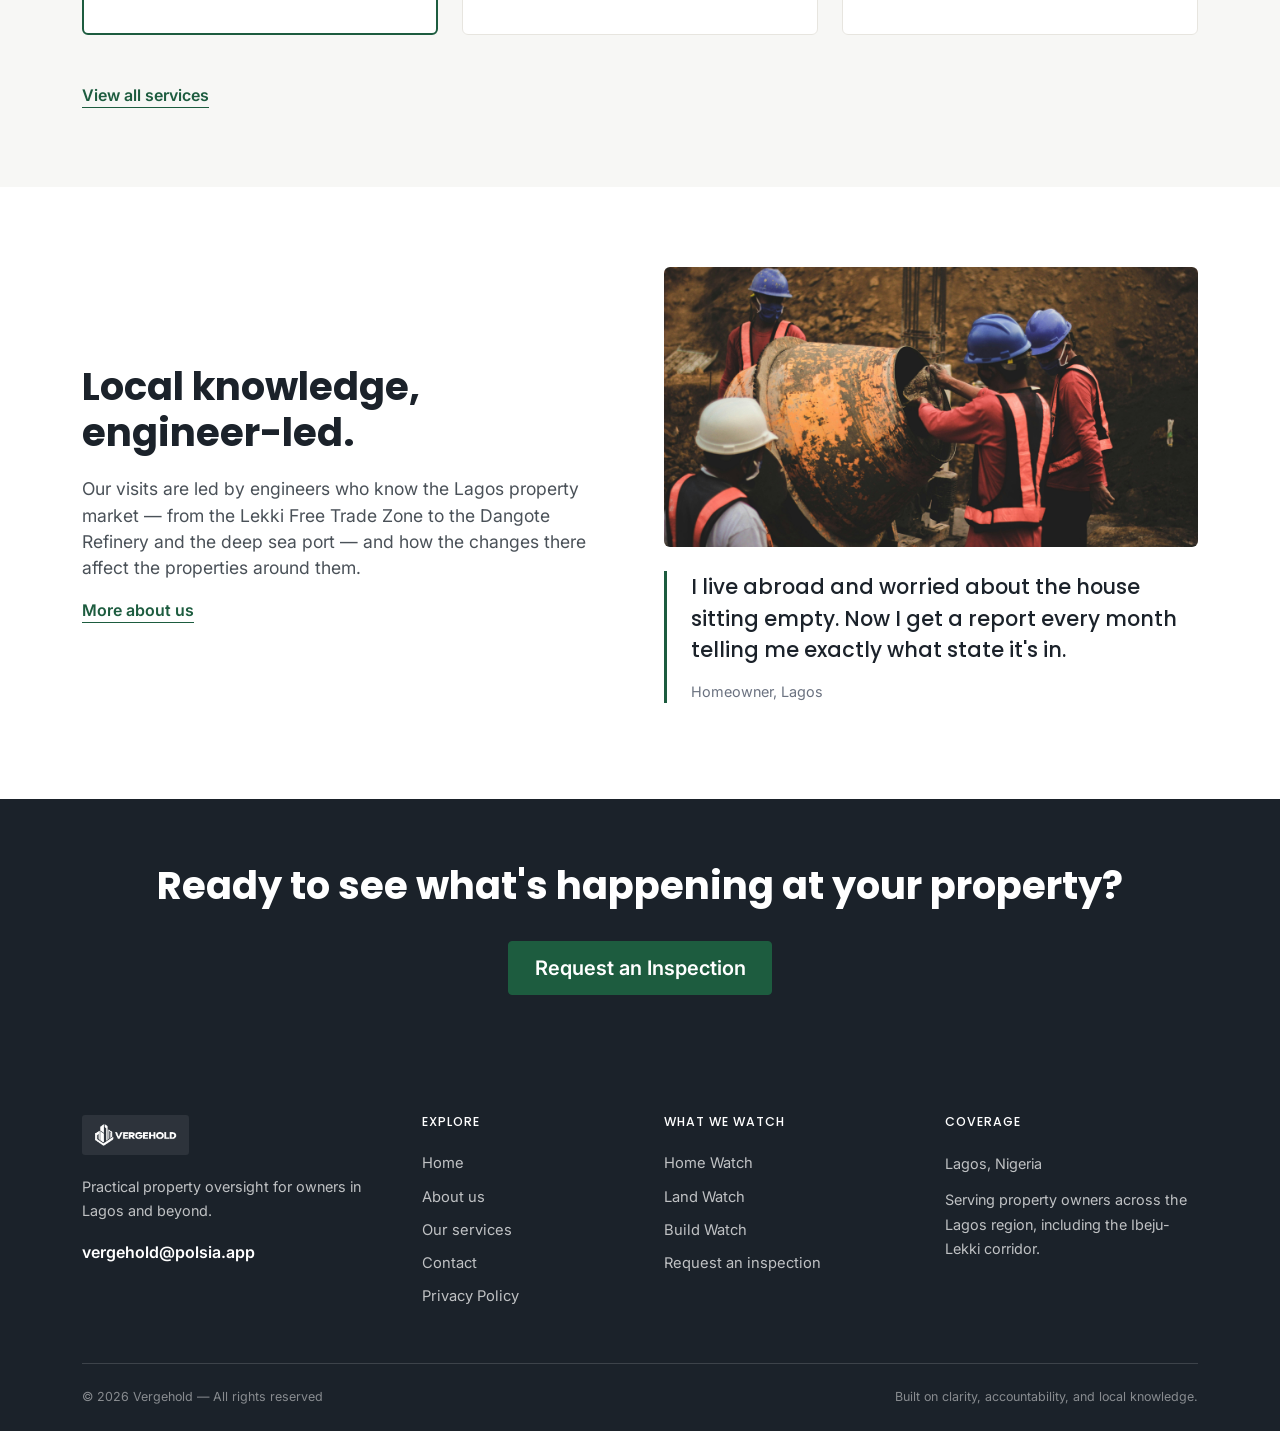
==== commit 1e88aabf: "lil update" ====
--- a/index.html
+++ b/index.html
@@ -28,7 +28,7 @@
     <a class="navbar-brand d-flex align-items-center" href="index.html">
       <img src="img/vergehold logo.png" alt="Vergehold" height="50">
     </a>
-    <button class="navbar-toggler" type="button" data-bs-toggle="collapse" data-bs-target="#navMenu">
+    <button class="navbar-toggler" type="button" data-bs-toggle="collapse" data-bs-target="#navMenu" aria-label="Toggle navigation">
       <span class="navbar-toggler-icon"></span>
     </button>
     <div class="collapse navbar-collapse justify-content-end" id="navMenu">
--- a/style.css
+++ b/style.css
@@ -44,9 +44,22 @@
 
 /* NAV */
 #mainNav {
-  background: rgba(255, 255, 255, 0.96);
-  border-bottom: 1px solid var(--vh-tint);
-  padding: 0.75rem 0;
+  top: 1rem;
+  right: 1rem;
+  left: 1rem;
+  width: auto;
+  padding: 0;
+  background: transparent;
+  border: 0;
+}
+#mainNav > .container {
+  padding: 0.5rem 1rem;
+  border: 1px solid rgba(27, 34, 42, 0.08);
+  border-radius: 12px;
+  background: rgba(255, 255, 255, 0.82);
+  box-shadow: 0 8px 28px rgba(27, 34, 42, 0.1);
+  -webkit-backdrop-filter: blur(14px);
+  backdrop-filter: blur(14px);
 }
 .nav-link {
   font-weight: 500;
@@ -78,13 +91,62 @@
 #mainNav .navbar-nav .nav-link.active::after {
   transform: scaleX(1);
 }
+#mainNav .navbar-toggler-icon {
+  position: relative;
+  width: 1.5rem;
+  height: 1.5rem;
+  color: var(--vh-charcoal);
+  background-image: linear-gradient(currentColor, currentColor);
+  background-size: 100% 2px;
+  background-repeat: no-repeat;
+  background-position: center;
+  transition: background-size 180ms ease;
+}
+#mainNav .navbar-toggler-icon::before,
+#mainNav .navbar-toggler-icon::after {
+  content: "";
+  position: absolute;
+  left: 0;
+  width: 100%;
+  height: 2px;
+  border-radius: 2px;
+  background: currentColor;
+  transition: top 180ms ease, transform 180ms ease;
+}
+#mainNav .navbar-toggler-icon::before {
+  top: calc(50% - 6px);
+}
+#mainNav .navbar-toggler-icon::after {
+  top: calc(50% + 4px);
+}
+#mainNav .navbar-toggler[aria-expanded="true"] .navbar-toggler-icon {
+  background-size: 0 2px;
+}
+#mainNav .navbar-toggler[aria-expanded="true"] .navbar-toggler-icon::before,
+#mainNav .navbar-toggler[aria-expanded="true"] .navbar-toggler-icon::after {
+  top: calc(50% - 1px);
+}
+#mainNav .navbar-toggler[aria-expanded="true"] .navbar-toggler-icon::before {
+  transform: rotate(45deg);
+}
+#mainNav .navbar-toggler[aria-expanded="true"] .navbar-toggler-icon::after {
+  transform: rotate(-45deg);
+}
 @media (prefers-reduced-motion: reduce) {
   #mainNav .navbar-nav .nav-link::after {
     transition: none;
   }
+  #mainNav .navbar-toggler-icon,
+  #mainNav .navbar-toggler-icon::before,
+  #mainNav .navbar-toggler-icon::after {
+    transition: none;
+  }
 }
 #mainNav.is-scrolled {
-  box-shadow: 0 2px 12px rgba(27, 34, 42, 0.06);
+  box-shadow: none;
+}
+#mainNav.is-scrolled > .container {
+  box-shadow: 0 10px 32px rgba(27, 34, 42, 0.14);
 }
 
 /* BUTTONS */
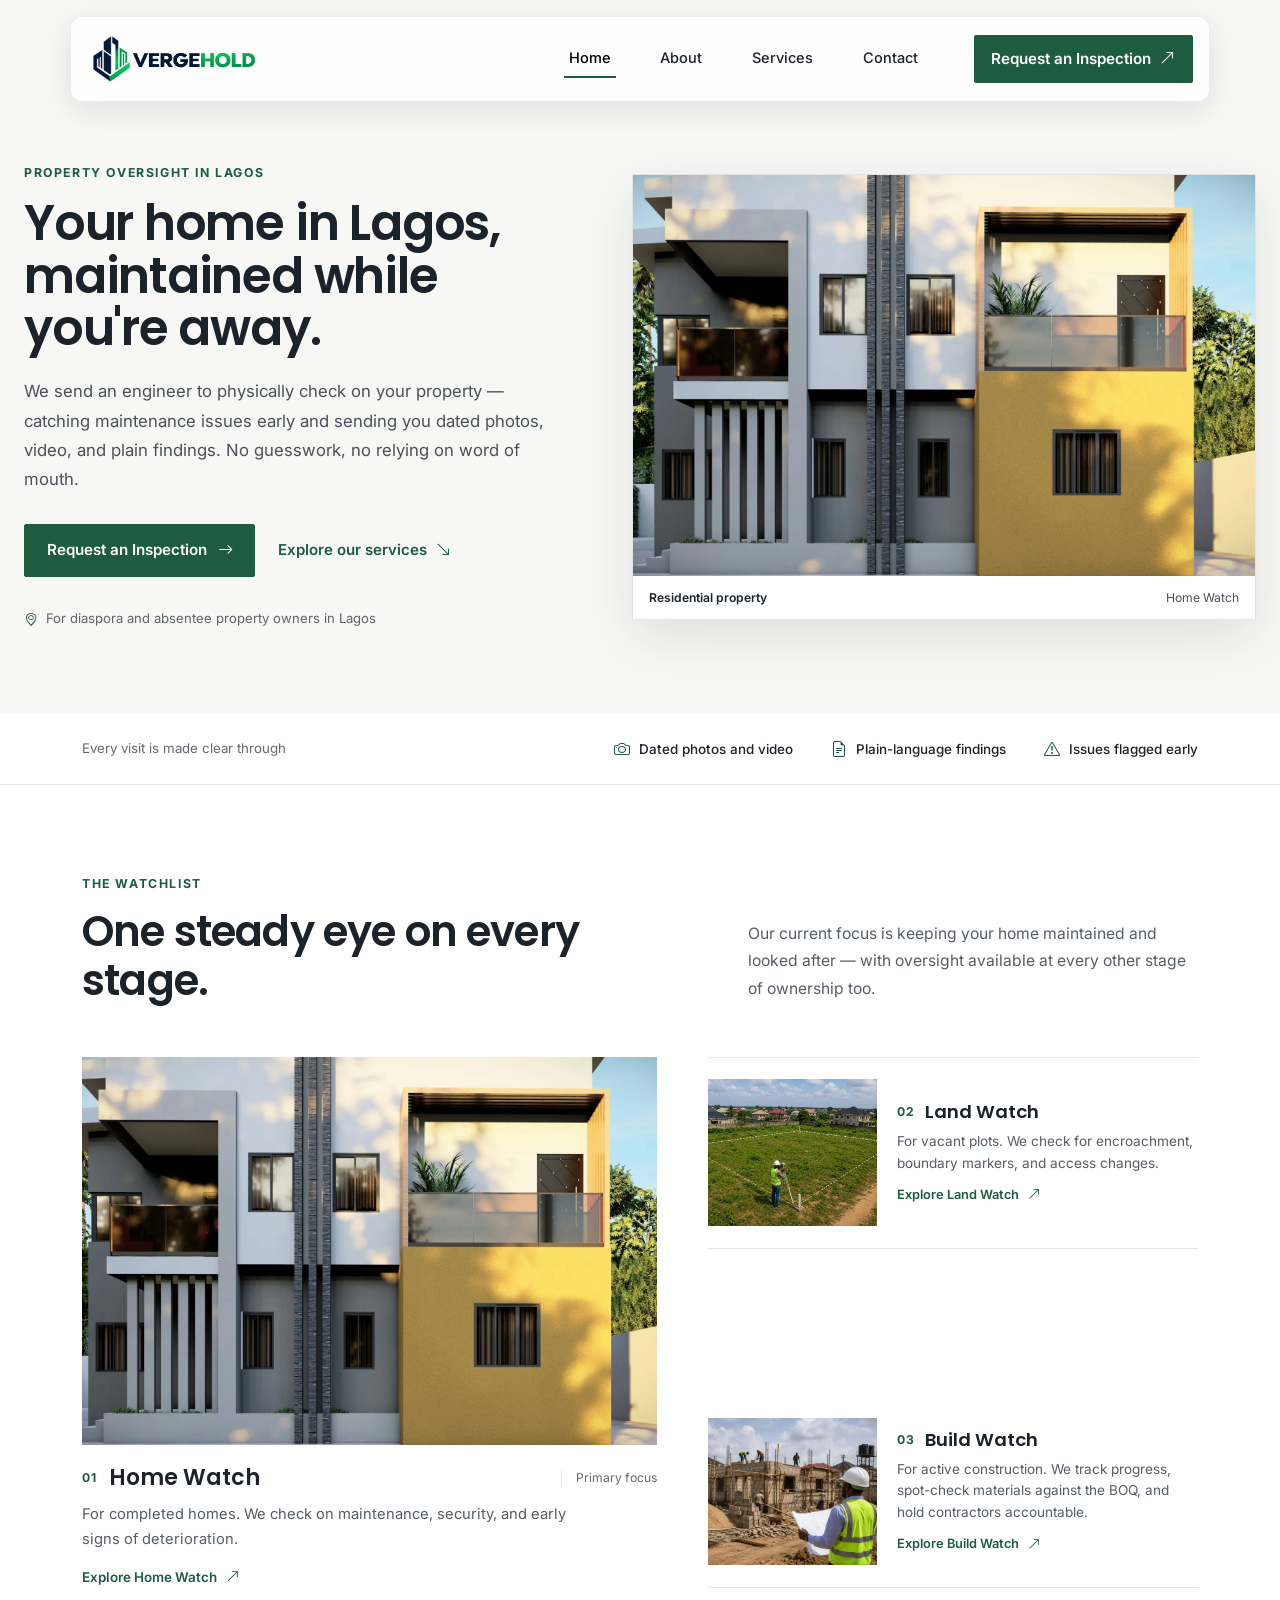
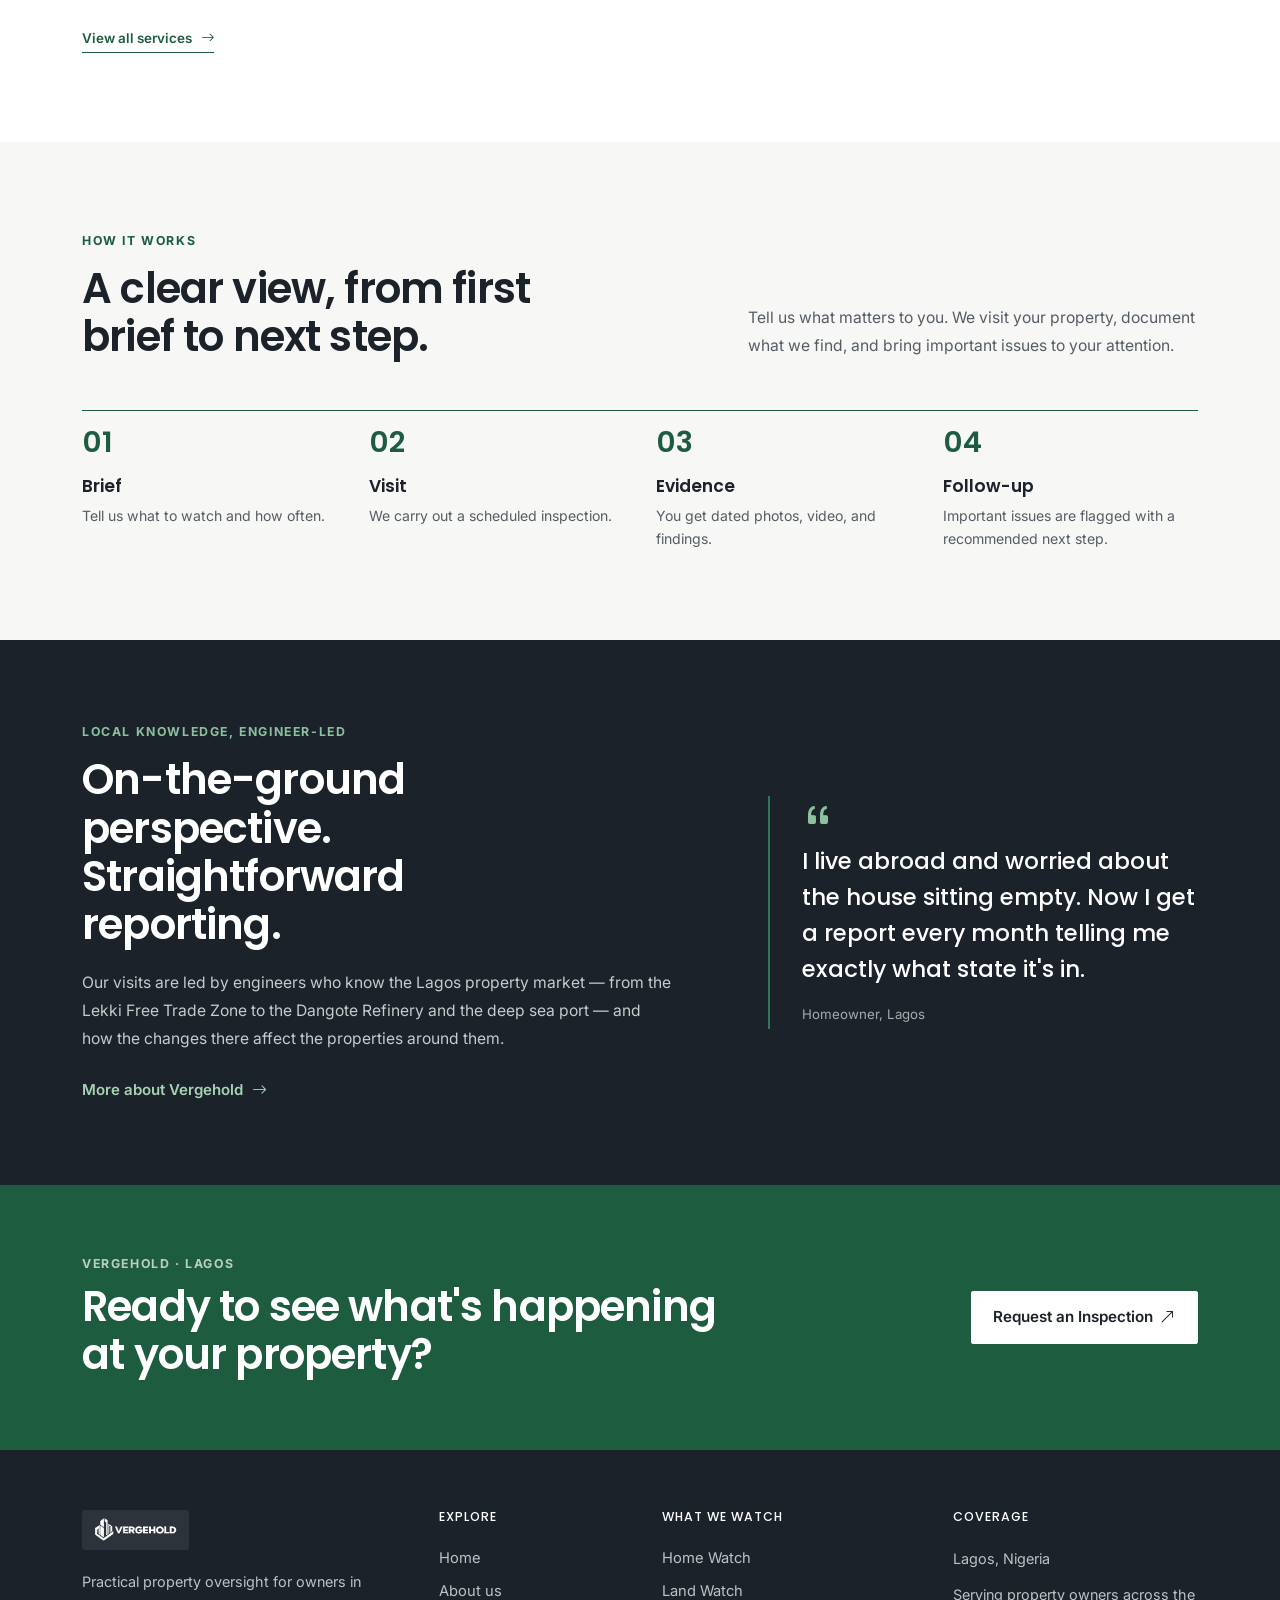
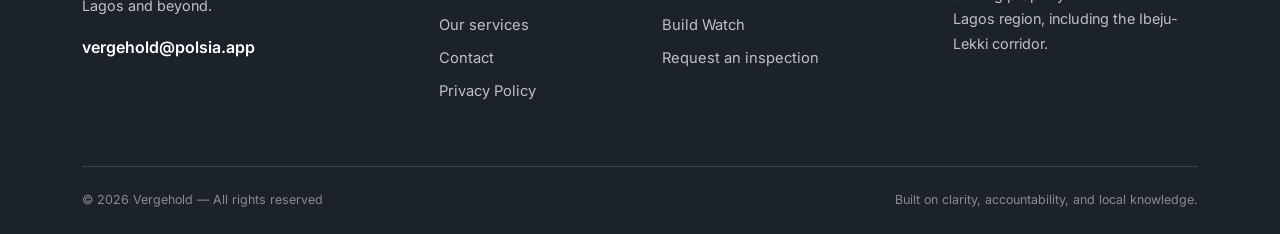
==== commit 9efec0fb: "new update" ====
--- a/index.html
+++ b/index.html
@@ -8,8 +8,6 @@
 
 <!-- Bootstrap 5 -->
 <link href="https://cdn.jsdelivr.net/npm/bootstrap@5.3.3/dist/css/bootstrap.min.css" rel="stylesheet">
-<!-- AOS scroll animation -->
-<link href="https://unpkg.com/aos@2.3.1/dist/aos.css" rel="stylesheet">
 <!-- Bootstrap Icons -->
 <link rel="stylesheet" href="https://cdn.jsdelivr.net/npm/bootstrap-icons@1.11.3/font/bootstrap-icons.css">
 <!-- Google Fonts -->
@@ -19,150 +17,158 @@
 <link rel="icon" type="image/svg+xml" href="favicon/vergehold_favicon.svg">
 <link href="style.css" rel="stylesheet">
 </head>
-<body>
+<body class="vh-home">
 <a href="#main-content" class="vh-skip-link">Skip to content</a>
 
-<!-- NAV -->
 <nav class="navbar navbar-expand-lg fixed-top" id="mainNav">
   <div class="container">
     <a class="navbar-brand d-flex align-items-center" href="index.html">
-      <img src="img/vergehold logo.png" alt="Vergehold" height="50">
+      <img src="img/vergehold logo.png" alt="Vergehold" width="2172" height="500">
     </a>
-    <button class="navbar-toggler" type="button" data-bs-toggle="collapse" data-bs-target="#navMenu" aria-label="Toggle navigation">
+    <button class="navbar-toggler" type="button" data-bs-toggle="collapse" data-bs-target="#navMenu" aria-controls="navMenu" aria-expanded="false" aria-label="Toggle navigation">
       <span class="navbar-toggler-icon"></span>
     </button>
     <div class="collapse navbar-collapse justify-content-end" id="navMenu">
       <ul class="navbar-nav align-items-lg-center gap-lg-2">
-        <li class="nav-item"><a class="nav-link active" href="index.html">Home</a></li>
+        <li class="nav-item"><a class="nav-link active" href="index.html" aria-current="page">Home</a></li>
         <li class="nav-item"><a class="nav-link" href="About.html">About</a></li>
         <li class="nav-item"><a class="nav-link" href="service.html">Services</a></li>
         <li class="nav-item"><a class="nav-link" href="contact.html">Contact</a></li>
         <li class="nav-item ms-lg-3">
-          <a class="btn btn-vh-primary" href="contact.html">Request an Inspection</a>
+          <a class="btn btn-vh-primary" href="contact.html">Request an Inspection <i class="bi bi-arrow-up-right" aria-hidden="true"></i></a>
         </li>
       </ul>
     </div>
   </div>
 </nav>
 
-<div id="main-content"></div>
-<!-- HERO -->
-<header class="vh-hero vh-hero--photo">
-  <div class="container">
-    <div class="row align-items-center g-5">
-      <div class="col-lg-6" data-aos="fade-up">
-        <h1 class="vh-display">Your home in Lagos, maintained while you're away.</h1>
-        <p class="vh-lead">
+<main id="main-content">
+  <header class="vh-home-hero">
+    <div class="container vh-home-hero__layout">
+      <div class="vh-home-hero__content">
+        <p class="vh-home-eyebrow">Property oversight in Lagos</p>
+        <h1>Your home in Lagos, maintained while you're away.</h1>
+        <p class="vh-home-hero__lead">
           We send an engineer to physically check on your property — catching
           maintenance issues early and sending you dated photos, video, and
           plain findings. No guesswork, no relying on word of mouth.
         </p>
-        <div class="d-flex flex-wrap gap-3 mt-4">
-          <a href="contact.html" class="btn btn-vh-primary btn-lg">Request an Inspection</a>
-          <a href="service.html" class="btn btn-vh-outline btn-lg">See our services</a>
+        <div class="vh-home-hero__actions">
+          <a href="contact.html" class="btn btn-vh-primary btn-lg">Request an Inspection <i class="bi bi-arrow-right" aria-hidden="true"></i></a>
+          <a href="#services" class="vh-home-text-link">Explore our services <i class="bi bi-arrow-down-right" aria-hidden="true"></i></a>
         </div>
-      </div>
-
-    </div>
+        <p class="vh-home-hero__note"><i class="bi bi-geo-alt" aria-hidden="true"></i> For diaspora and absentee property owners in Lagos</p>
+      </div>
+      <figure class="vh-home-hero__image">
+        <img src="img/ferdinand-asakome-7W6O8y7U30s-unsplash.webp" alt="Modern residence surrounded by landscaped grounds" width="1920" height="1080" fetchpriority="high">
+        <figcaption><span>Residential property</span><span>Home Watch</span></figcaption>
+      </figure>
+    </div>
+  </header>
+
+  <section class="vh-home-proof" aria-label="How Vergehold keeps owners informed">
+    <div class="container">
+      <p>Every visit is made clear through</p>
+      <ul>
+        <li><i class="bi bi-camera" aria-hidden="true"></i><span>Dated photos and video</span></li>
+        <li><i class="bi bi-file-earmark-text" aria-hidden="true"></i><span>Plain-language findings</span></li>
+        <li><i class="bi bi-exclamation-triangle" aria-hidden="true"></i><span>Issues flagged early</span></li>
+      </ul>
+    </div>
+  </section>
+
+    <section class="vh-home-services" id="services">
+  <div class="container">
+    <div class="vh-home-section-heading">
+      <div>
+        <p class="vh-home-eyebrow">The Watchlist</p>
+        <h2>One steady eye on every stage.</h2>
+      </div>
+      <p>Our current focus is keeping your home maintained and looked after — with oversight available at every other stage of ownership too.</p>
+    </div>
+    <div class="vh-home-service-grid">
+      <article class="vh-home-service vh-home-service--primary">
+        <a class="vh-home-service__image" href="service.html#home-watch" aria-label="Learn about Home Watch">
+          <img src="img/ferdinand-asakome-7W6O8y7U30s-unsplash.webp" alt="Contemporary residential property for Home Watch oversight" width="1920" height="1080" loading="lazy">
+        </a>
+        <div class="vh-home-service__body">
+          <div class="vh-home-service__title"><span>01</span><h3>Home Watch</h3><span class="vh-home-service__tag">Primary focus</span></div>
+          <p>For completed homes. We check on maintenance, security, and early signs of deterioration.</p>
+          <a href="service.html#home-watch" class="vh-home-service__link">Explore Home Watch <i class="bi bi-arrow-up-right" aria-hidden="true"></i></a>
+        </div>
+      </article>
+      <div class="vh-home-service-list">
+        <article class="vh-home-service vh-home-service--compact">
+          <a class="vh-home-service__image" href="service.html#land-watch" aria-label="Learn about Land Watch">
+            <img src="img/5956335623796887515.jpg" alt="Surveyor checking a vacant plot in Lagos" width="800" height="533" loading="lazy">
+          </a>
+          <div class="vh-home-service__body">
+            <div class="vh-home-service__title"><span>02</span><h3>Land Watch</h3></div>
+            <p>For vacant plots. We check for encroachment, boundary markers, and access changes.</p>
+            <a href="service.html#land-watch" class="vh-home-service__link">Explore Land Watch <i class="bi bi-arrow-up-right" aria-hidden="true"></i></a>
+          </div>
+        </article>
+        <article class="vh-home-service vh-home-service--compact">
+          <a class="vh-home-service__image vh-home-service__image--build" href="service.html#build-watch" aria-label="Learn about Build Watch">
+            <img src="img/5956335623796887511.webp" alt="Engineer reviewing an active construction site while holding plans" width="1280" height="853" loading="lazy">
+          </a>
+          <div class="vh-home-service__body">
+            <div class="vh-home-service__title"><span>03</span><h3>Build Watch</h3></div>
+            <p>For active construction. We track progress, spot-check materials against the BOQ, and hold contractors accountable.</p>
+            <a href="service.html#build-watch" class="vh-home-service__link">Explore Build Watch <i class="bi bi-arrow-up-right" aria-hidden="true"></i></a>
+          </div>
+        </article>
+      </div>
+    </div>
+    <a href="service.html" class="vh-home-all-services">View all services <i class="bi bi-arrow-right" aria-hidden="true"></i></a>
   </div>
-</header>
-
-<!-- VALUE PROPS -->
-<section class="vh-section">
-  <div class="container">
-    <div class="row g-4">
-      <div class="col-md-4" data-aos="fade-up">
-        <div class="vh-icon-circle"><i class="bi bi-camera"></i></div>
-        <h3 class="vh-value-title">See clearly</h3>
-        <p class="vh-value-text">Dated photos and video from every visit, so you see the property as it actually is — not as it's described to you.</p>
-      </div>
-      <div class="col-md-4" data-aos="fade-up" data-aos-delay="100">
-        <div class="vh-icon-circle"><i class="bi bi-file-earmark-text"></i></div>
-        <h3 class="vh-value-title">Read plainly</h3>
-        <p class="vh-value-text">Findings written in plain language. No jargon, no vague reassurance — just what was seen and what it means.</p>
-      </div>
-      <div class="col-md-4" data-aos="fade-up" data-aos-delay="200">
-        <div class="vh-icon-circle"><i class="bi bi-exclamation-triangle"></i></div>
-        <h3 class="vh-value-title">Act early</h3>
-        <p class="vh-value-text">Issues get flagged the moment they're spotted, with a clear next step — before small problems become expensive ones.</p>
-      </div>
-    </div>
-  </div>
-</section>
-
-<!-- SERVICES TEASER -->
-<section class="vh-section vh-section--tint">
-  <div class="container">
-    <div class="row mb-5">
-      <div class="col-lg-7" data-aos="fade-up">
-        <h2 class="vh-h2">The Watchlist</h2>
-        <p class="vh-lead">Our current focus is keeping your home maintained and looked after — with oversight available at every other stage of ownership too.</p>
-      </div>
-    </div>
-    <div class="row g-4">
-      <div class="col-md-4" data-aos="fade-up">
-        <div class="vh-service-card vh-service-card--lead">
-          <span class="vh-badge">Primary focus</span>
-          <img src="img/ferdinand-asakome-7W6O8y7U30s-unsplash.jpg" alt="Engineer inspecting a property during a Home Watch visit" class="vh-service-card__image">
-          <h3>Home Watch</h3>
-          <p>For completed homes. We check on maintenance, security, and early signs of deterioration.</p>
+  </section>
+
+  <section class="vh-home-process">
+    <div class="container">
+      <div class="vh-home-section-heading">
+        <div>
+          <p class="vh-home-eyebrow">How it works</p>
+          <h2>A clear view, from first brief to next step.</h2>
         </div>
-      </div>
-      <div class="col-md-4" data-aos="fade-up" data-aos-delay="100">
-        <div class="vh-service-card">
-          <img src="img/5956335623796887515.jpg" alt="Surveying a vacant plot during a Land Watch inspection" class="vh-service-card__image">
-          <h3>Land Watch</h3>
-          <p>For vacant plots. We check for encroachment, boundary markers, and access changes.</p>
-        </div>
-      </div>
-      <div class="col-md-4" data-aos="fade-up" data-aos-delay="200">
-        <div class="vh-service-card">
-          <img src="img/5956335623796887511.jpg" alt="Construction site supervision during a Build Watch inspection" class="vh-service-card__image">
-          <h3>Build Watch</h3>
-          <p>For active construction. We track progress, spot-check materials against the BOQ, and hold contractors accountable.</p>
-        </div>
-      </div>
-    </div>
-    <div class="mt-5" data-aos="fade-up">
-      <a href="service.html" class="vh-link-arrow">View all services</a>
-    </div>
-  </div>
-</section>
-
-<!-- TRUST SNIPPET -->
-<section class="vh-section">
-  <div class="container">
-    <div class="row align-items-center g-5">
-      <div class="col-lg-6" data-aos="fade-up">
-        <h2 class="vh-h2">Local knowledge, engineer-led.</h2>
-        <p class="vh-lead">
-          Our visits are led by engineers who know the Lagos property market —
-          from the Lekki Free Trade Zone to the Dangote Refinery and the deep
-          sea port — and how the changes there affect the properties around them.
-        </p>
-        <a href="About.html" class="vh-link-arrow">More about us</a>
-      </div>
-      <div class="col-lg-6" data-aos="fade-up" data-aos-delay="100">
-        <img src="img/darrel-louise-almanzor-td8weHnM0-c-unsplash.jpg" alt="Engineer conducting a property inspection" class="vh-trust-img">
-        <blockquote class="vh-quote">
-          I live abroad and worried about the house sitting empty. Now I get
-          a report every month telling me exactly what state it's in.
-          <footer>Homeowner, Lagos</footer>
-        </blockquote>
-      </div>
-    </div>
-  </div>
-</section>
-
-<!-- FINAL CTA -->
-<section class="vh-cta">
-  <div class="container text-center" data-aos="fade-up">
-    <h2 class="vh-h2">Ready to see what's happening at your property?</h2>
-    <a href="contact.html" class="btn btn-vh-primary btn-lg mt-3">Request an Inspection</a>
-  </div>
-</section>
-
-<!-- FOOTER -->
+        <p>Tell us what matters to you. We visit your property, document what we find, and bring important issues to your attention.</p>
+      </div>
+      <ol class="vh-home-steps">
+        <li><span>01</span><div><h3>Brief</h3><p>Tell us what to watch and how often.</p></div></li>
+        <li><span>02</span><div><h3>Visit</h3><p>We carry out a scheduled inspection.</p></div></li>
+        <li><span>03</span><div><h3>Evidence</h3><p>You get dated photos, video, and findings.</p></div></li>
+        <li><span>04</span><div><h3>Follow-up</h3><p>Important issues are flagged with a recommended next step.</p></div></li>
+      </ol>
+    </div>
+  </section>
+
+  <section class="vh-home-trust">
+    <div class="container vh-home-trust__layout">
+      <div>
+        <p class="vh-home-eyebrow">Local knowledge, engineer-led</p>
+        <h2>On-the-ground perspective. Straightforward reporting.</h2>
+        <p>Our visits are led by engineers who know the Lagos property market — from the Lekki Free Trade Zone to the Dangote Refinery and the deep sea port — and how the changes there affect the properties around them.</p>
+        <a href="About.html" class="vh-home-text-link">More about Vergehold <i class="bi bi-arrow-right" aria-hidden="true"></i></a>
+      </div>
+      <blockquote>
+        <i class="bi bi-quote" aria-hidden="true"></i>
+        <p>I live abroad and worried about the house sitting empty. Now I get a report every month telling me exactly what state it's in.</p>
+        <footer>Homeowner, Lagos</footer>
+      </blockquote>
+    </div>
+  </section>
+
+  <section class="vh-home-cta">
+    <div class="container vh-home-cta__layout">
+      <div>
+        <p class="vh-home-eyebrow">Vergehold · Lagos</p>
+        <h2>Ready to see what's happening at your property?</h2>
+      </div>
+      <a href="contact.html" class="btn btn-vh-light btn-lg">Request an Inspection <i class="bi bi-arrow-up-right" aria-hidden="true"></i></a>
+    </div>
+  </section>
+</main>
+
 <footer class="vh-footer">
   <div class="container">
     <div class="vh-footer-main">
@@ -200,9 +206,7 @@
 </footer>
 
 <script src="https://cdn.jsdelivr.net/npm/bootstrap@5.3.3/dist/js/bootstrap.bundle.min.js"></script>
-<script src="https://unpkg.com/aos@2.3.1/dist/aos.js"></script>
 <script src="index.js"></script>
-<!-- STICKY MOBILE CTA -->
 <a href="contact.html" id="stickyMobileCta" class="vh-sticky-cta">
   <i class="bi bi-calendar-check" aria-hidden="true"></i> Request an Inspection
 </a>
--- a/style.css
+++ b/style.css
@@ -692,3 +692,1770 @@
   max-width: 46ch;
 }
 
+/* HOMEPAGE */
+.vh-home {
+  overflow-x: clip;
+}
+
+.vh-home #mainNav {
+  top: 1rem;
+  right: 1rem;
+  left: 1rem;
+}
+.vh-home #mainNav > .container {
+  padding: 0.5rem 1rem;
+  border: 1px solid rgba(27, 34, 42, 0.08);
+  border-radius: 12px;
+  background: rgba(255, 255, 255, 0.88);
+  box-shadow: 0 8px 28px rgba(27, 34, 42, 0.1);
+  -webkit-backdrop-filter: blur(12px);
+  backdrop-filter: blur(12px);
+}
+.vh-home #mainNav.is-scrolled > .container {
+  box-shadow: 0 8px 24px rgba(27, 34, 42, 0.08);
+}
+.vh-home #mainNav .navbar-brand img {
+  display: block;
+  width: 174px;
+  height: auto;
+  padding: 0;
+  border-radius: 0;
+  background: transparent;
+  filter: none;
+}
+.vh-home #mainNav .navbar-nav {
+  gap: 0.15rem;
+}
+.vh-home #mainNav .nav-link {
+  padding: 0.7rem 0.8rem;
+  font-size: 0.91rem;
+}
+.vh-home #mainNav .navbar-toggler {
+  color: var(--vh-charcoal);
+  border: 0;
+  box-shadow: none;
+}
+.vh-home #mainNav .btn-vh-primary {
+  margin-left: 0.7rem;
+  padding: 0.72rem 1.05rem;
+}
+.vh-home #mainNav .btn-vh-primary i {
+  margin-left: 0.3rem;
+}
+
+.vh-home .btn-vh-primary {
+  border-radius: 2px;
+  padding: 0.9rem 1.35rem;
+  font-size: 0.95rem;
+  font-weight: 600;
+}
+.vh-home .btn-vh-primary i,
+.vh-home .btn-vh-light i {
+  margin-left: 0.45rem;
+}
+.vh-home .btn-vh-primary:focus-visible,
+.vh-home .btn-vh-light:focus-visible,
+.vh-home .vh-home-text-link:focus-visible,
+.vh-home .vh-home-service__link:focus-visible,
+.vh-home .vh-home-all-services:focus-visible,
+.vh-home #mainNav a:focus-visible,
+.vh-home .vh-home-service__image:focus-visible,
+.vh-home .vh-sticky-cta:focus-visible {
+  outline: 3px solid var(--vh-forest-light);
+  outline-offset: 4px;
+}
+
+.vh-home-eyebrow {
+  margin: 0 0 1rem;
+  color: var(--vh-forest);
+  font-size: 0.77rem;
+  font-weight: 700;
+  letter-spacing: 0.13em;
+  line-height: 1.4;
+  text-transform: uppercase;
+}
+.vh-home-hero {
+  padding: 9.5rem 0 4.5rem;
+  background: var(--vh-off-white);
+}
+.vh-home-hero > .container {
+  padding-right: 1.5rem;
+  padding-left: 1.5rem;
+}
+.vh-home-hero__layout {
+  display: grid;
+  grid-template-columns: minmax(0, 0.92fr) minmax(0, 1.08fr);
+  align-items: center;
+  gap: clamp(2.5rem, 6vw, 6.5rem);
+  max-width: 1320px;
+}
+.vh-home-hero__content {
+  padding: 0.75rem 0;
+}
+.vh-home-hero h1 {
+  margin: 0;
+  font-size: clamp(2.8rem, 3.8vw, 3.75rem);
+  font-weight: 600;
+  letter-spacing: -0.025em;
+  line-height: 1.08;
+}
+.vh-home-hero__lead {
+  max-width: 52ch;
+  margin: 1.4rem 0 0;
+  color: #4A5158;
+  font-size: 1.05rem;
+  line-height: 1.75;
+}
+.vh-home-hero__actions {
+  display: flex;
+  flex-wrap: wrap;
+  align-items: center;
+  gap: 1.4rem;
+  margin-top: 1.8rem;
+}
+.vh-home-text-link {
+  display: inline-flex;
+  align-items: center;
+  gap: 0.55rem;
+  color: var(--vh-forest);
+  font-size: 0.94rem;
+  font-weight: 600;
+  text-decoration: none;
+}
+.vh-home-text-link:hover {
+  color: var(--vh-forest-light);
+}
+.vh-home-hero__note {
+  display: flex;
+  align-items: flex-start;
+  gap: 0.55rem;
+  margin: 2rem 0 0;
+  color: #5E656B;
+  font-size: 0.82rem;
+  line-height: 1.5;
+}
+.vh-home-hero__note i {
+  flex: 0 0 auto;
+  margin-top: 0.08rem;
+  color: var(--vh-forest);
+}
+.vh-home-hero__image {
+  min-width: 0;
+  margin: 0;
+  border: 1px solid rgba(27, 34, 42, 0.12);
+  background: var(--vh-white);
+  box-shadow: 0 18px 48px rgba(27, 34, 42, 0.1);
+}
+.vh-home-hero__image img {
+  display: block;
+  width: 100%;
+  height: auto;
+  aspect-ratio: 1.55;
+  object-fit: cover;
+  object-position: center 52%;
+}
+.vh-home-hero__image figcaption {
+  display: flex;
+  justify-content: space-between;
+  gap: 1rem;
+  padding: 0.8rem 1rem;
+  color: #4A5158;
+  font-size: 0.76rem;
+  line-height: 1.45;
+}
+.vh-home-hero__image figcaption span:first-child {
+  color: var(--vh-charcoal);
+  font-weight: 600;
+}
+
+.vh-home-proof {
+  border-bottom: 1px solid var(--vh-tint);
+  background: var(--vh-white);
+}
+.vh-home-proof .container {
+  display: flex;
+  align-items: center;
+  justify-content: space-between;
+  gap: 2rem;
+  padding-top: 1.45rem;
+  padding-bottom: 1.45rem;
+}
+.vh-home-proof p {
+  margin: 0;
+  color: #626970;
+  font-size: 0.83rem;
+}
+.vh-home-proof ul {
+  display: flex;
+  flex-wrap: wrap;
+  justify-content: flex-end;
+  gap: clamp(1.25rem, 3vw, 3rem);
+  margin: 0;
+  padding: 0;
+  list-style: none;
+}
+.vh-home-proof li {
+  display: flex;
+  align-items: center;
+  gap: 0.55rem;
+  color: var(--vh-charcoal);
+  font-size: 0.84rem;
+  font-weight: 500;
+}
+.vh-home-proof li i {
+  color: var(--vh-forest);
+  font-size: 1rem;
+}
+
+.vh-home-services,
+.vh-home-process {
+  padding: clamp(4.5rem, 7vw, 7rem) 0;
+}
+.vh-home-services {
+  background: var(--vh-white);
+}
+.vh-home-section-heading {
+  display: grid;
+  grid-template-columns: minmax(0, 1fr) minmax(16rem, 0.72fr);
+  align-items: end;
+  gap: 2.5rem;
+  margin-bottom: 3.25rem;
+}
+.vh-home-section-heading h2,
+.vh-home-trust h2,
+.vh-home-cta h2 {
+  max-width: 19ch;
+  margin: 0;
+  font-size: clamp(2rem, 3.25vw, 3rem);
+  font-weight: 600;
+  letter-spacing: -0.02em;
+  line-height: 1.16;
+}
+.vh-home-section-heading > p {
+  max-width: 45ch;
+  margin: 0 0 0.15rem;
+  color: #555D64;
+  font-size: 0.98rem;
+  line-height: 1.75;
+}
+.vh-home-service-grid {
+  display: grid;
+  grid-template-columns: minmax(0, 1.08fr) minmax(0, 0.92fr);
+  align-items: stretch;
+  gap: clamp(2rem, 4vw, 4rem);
+}
+.vh-home-service {
+  min-width: 0;
+}
+.vh-home-service__image {
+  display: block;
+  overflow: hidden;
+  background: var(--vh-off-white);
+}
+.vh-home-service__image img {
+  display: block;
+  width: 100%;
+  height: 100%;
+  object-fit: cover;
+  transition: transform 350ms ease;
+}
+.vh-home-service__image:hover img {
+  transform: scale(1.012);
+}
+.vh-home-service--primary .vh-home-service__image {
+  aspect-ratio: 1.48;
+}
+.vh-home-service--primary .vh-home-service__image img {
+  object-position: center 54%;
+}
+.vh-home-service__body {
+  padding-top: 1.25rem;
+}
+.vh-home-service__title {
+  display: flex;
+  align-items: center;
+  flex-wrap: wrap;
+  gap: 0.75rem;
+}
+.vh-home-service__title > span:first-child {
+  color: var(--vh-forest);
+  font-size: 0.76rem;
+  font-weight: 700;
+  letter-spacing: 0.08em;
+}
+.vh-home-service__title h3 {
+  margin: 0;
+  font-size: 1.38rem;
+  font-weight: 600;
+}
+.vh-home-service__tag {
+  margin-left: auto;
+  padding-left: 0.85rem;
+  border-left: 1px solid var(--vh-tint);
+  color: #626970;
+  font-size: 0.76rem;
+}
+.vh-home-service__body > p {
+  max-width: 55ch;
+  margin: 0.65rem 0 0;
+  color: #555D64;
+  font-size: 0.92rem;
+  line-height: 1.7;
+}
+.vh-home-service__link,
+.vh-home-all-services {
+  display: inline-flex;
+  align-items: center;
+  gap: 0.55rem;
+  color: var(--vh-forest);
+  font-size: 0.84rem;
+  font-weight: 600;
+  text-decoration: none;
+}
+.vh-home-service__link {
+  margin-top: 0.9rem;
+}
+.vh-home-service__link:hover,
+.vh-home-all-services:hover {
+  color: var(--vh-forest-light);
+}
+.vh-home-service-list {
+  display: flex;
+  flex-direction: column;
+  justify-content: space-between;
+  border-top: 1px solid var(--vh-tint);
+}
+.vh-home-service--compact {
+  display: grid;
+  grid-template-columns: minmax(7rem, 0.72fr) minmax(0, 1.28fr);
+  align-items: center;
+  gap: 1.25rem;
+  padding: 1.35rem 0;
+  border-bottom: 1px solid var(--vh-tint);
+}
+.vh-home-service--compact .vh-home-service__image {
+  aspect-ratio: 1.15;
+  height: 100%;
+  min-height: 8.5rem;
+}
+.vh-home-service__image--build img {
+  object-position: 75% center;
+}
+.vh-home-service--compact .vh-home-service__body {
+  padding: 0;
+}
+.vh-home-service--compact .vh-home-service__title {
+  gap: 0.6rem;
+}
+.vh-home-service--compact .vh-home-service__title h3 {
+  font-size: 1.15rem;
+}
+.vh-home-service--compact .vh-home-service__body > p {
+  margin-top: 0.5rem;
+  font-size: 0.85rem;
+  line-height: 1.6;
+}
+.vh-home-service--compact .vh-home-service__link {
+  margin-top: 0.65rem;
+  font-size: 0.8rem;
+}
+.vh-home-all-services {
+  margin-top: 2.5rem;
+  padding-bottom: 0.25rem;
+  border-bottom: 1px solid var(--vh-forest);
+}
+
+.vh-home-process {
+  background: var(--vh-off-white);
+}
+.vh-home-process .vh-home-section-heading {
+  margin-bottom: 3rem;
+}
+.vh-home-steps {
+  position: relative;
+  display: grid;
+  grid-template-columns: repeat(4, minmax(0, 1fr));
+  gap: clamp(1rem, 2.5vw, 2.5rem);
+  margin: 0;
+  padding: 0;
+  list-style: none;
+}
+.vh-home-steps::before {
+  position: absolute;
+  top: 0;
+  right: 0;
+  left: 0;
+  height: 1px;
+  background: var(--vh-forest);
+  content: "";
+}
+.vh-home-steps li {
+  display: flex;
+  flex-direction: column;
+  align-items: flex-start;
+  gap: 1.2rem;
+  padding-top: 1.15rem;
+}
+.vh-home-steps li > span {
+  color: var(--vh-forest);
+  font-family: 'Poppins', sans-serif;
+  font-size: 1.8rem;
+  font-weight: 600;
+  line-height: 1;
+}
+.vh-home-steps h3 {
+  margin: 0 0 0.45rem;
+  font-size: 1.08rem;
+  font-weight: 600;
+}
+.vh-home-steps p {
+  max-width: 27ch;
+  margin: 0;
+  color: #555D64;
+  font-size: 0.88rem;
+  line-height: 1.65;
+}
+
+.vh-home-trust {
+  padding: clamp(4rem, 6.5vw, 6.5rem) 0;
+  background: var(--vh-charcoal);
+  color: var(--vh-off-white);
+}
+.vh-home-trust__layout {
+  display: grid;
+  grid-template-columns: minmax(0, 1fr) minmax(18rem, 0.72fr);
+  align-items: center;
+  gap: clamp(3rem, 7vw, 7rem);
+}
+.vh-home-trust .vh-home-eyebrow {
+  color: #8BC19E;
+}
+.vh-home-trust h2 {
+  max-width: 15ch;
+  color: var(--vh-white);
+}
+.vh-home-trust__layout > div > p:not(.vh-home-eyebrow) {
+  max-width: 59ch;
+  margin: 1.2rem 0 1.5rem;
+  color: rgba(255, 255, 255, 0.76);
+  font-size: 0.98rem;
+  line-height: 1.8;
+}
+.vh-home-trust .vh-home-text-link {
+  color: #A7D3B4;
+}
+.vh-home-trust blockquote {
+  margin: 0;
+  padding: 0.25rem 0 0.25rem 2rem;
+  border-left: 2px solid var(--vh-forest-light);
+}
+.vh-home-trust blockquote > i {
+  color: #8BC19E;
+  font-size: 2rem;
+  line-height: 1;
+}
+.vh-home-trust blockquote p {
+  margin: 0.65rem 0 1.1rem;
+  color: var(--vh-white);
+  font-family: 'Poppins', sans-serif;
+  font-size: clamp(1.15rem, 1.8vw, 1.5rem);
+  font-weight: 500;
+  line-height: 1.55;
+}
+.vh-home-trust blockquote footer {
+  color: rgba(255, 255, 255, 0.62);
+  font-size: 0.83rem;
+}
+
+.vh-home-cta {
+  padding: clamp(3rem, 5.5vw, 5rem) 0;
+  background: var(--vh-forest);
+  color: var(--vh-white);
+}
+.vh-home-cta__layout {
+  display: flex;
+  align-items: center;
+  justify-content: space-between;
+  gap: 2rem;
+}
+.vh-home-cta .vh-home-eyebrow {
+  margin-bottom: 0.65rem;
+  color: rgba(255, 255, 255, 0.7);
+}
+.vh-home-cta h2 {
+  max-width: 24ch;
+  color: var(--vh-white);
+}
+.vh-home .btn-vh-light {
+  display: inline-flex;
+  flex: 0 0 auto;
+  align-items: center;
+  justify-content: center;
+  border: 1px solid var(--vh-white);
+  border-radius: 2px;
+  background: var(--vh-white);
+  color: var(--vh-charcoal);
+  padding: 0.9rem 1.35rem;
+  font-size: 0.95rem;
+  font-weight: 600;
+}
+.vh-home .btn-vh-light:hover {
+  border-color: var(--vh-off-white);
+  background: var(--vh-off-white);
+  color: var(--vh-charcoal);
+}
+
+.vh-home .vh-footer {
+  padding-top: 3.75rem;
+}
+.vh-home .vh-footer-main {
+  grid-template-columns: 1.4fr 0.8fr 1.1fr 1.1fr;
+  gap: clamp(1.5rem, 3.5vw, 3.5rem);
+}
+.vh-home .vh-footer-bottom {
+  margin-top: 0.5rem;
+}
+
+@media (max-width: 991.98px) {
+  .vh-home #navMenu {
+    padding: 0.55rem 0 0.25rem;
+  }
+  .vh-home #mainNav .navbar-nav {
+    align-items: stretch !important;
+    gap: 0;
+  }
+  .vh-home #mainNav .nav-link {
+    padding: 0.65rem 0;
+  }
+  .vh-home #mainNav .btn-vh-primary {
+    margin: 0.6rem 0 0.4rem;
+  }
+  .vh-home-hero {
+    padding-top: 8rem;
+  }
+  .vh-home-hero__layout {
+    grid-template-columns: minmax(0, 1fr);
+    gap: 2rem;
+  }
+  .vh-home-hero__content {
+    max-width: 46rem;
+  }
+  .vh-home-hero h1 {
+    max-width: 17ch;
+    font-size: clamp(2.7rem, 5vw, 3.75rem);
+  }
+  .vh-home-hero__actions {
+    align-items: flex-start;
+    flex-direction: column;
+    gap: 1rem;
+  }
+  .vh-home-hero__image img {
+    aspect-ratio: 1.8;
+  }
+  .vh-home-proof .container {
+    align-items: flex-start;
+    flex-direction: column;
+    gap: 0.85rem;
+  }
+  .vh-home-proof ul {
+    justify-content: flex-start;
+    gap: 1rem 2rem;
+  }
+  .vh-home-service-grid {
+    grid-template-columns: 1fr;
+    gap: 2.5rem;
+  }
+  .vh-home-service--primary .vh-home-service__image {
+    aspect-ratio: 1.9;
+  }
+  .vh-home-service-list {
+    display: grid;
+    grid-template-columns: repeat(2, minmax(0, 1fr));
+    gap: 1.5rem;
+    border: 0;
+  }
+  .vh-home-service--compact {
+    display: flex;
+    align-items: stretch;
+    flex-direction: column;
+    gap: 0;
+    padding: 0;
+    border-bottom: 1px solid var(--vh-tint);
+  }
+  .vh-home-service--compact .vh-home-service__image {
+    aspect-ratio: 1.45;
+    height: auto;
+  }
+  .vh-home-service--compact .vh-home-service__body {
+    padding: 1rem 0 1.25rem;
+  }
+  .vh-home-trust__layout {
+    grid-template-columns: minmax(0, 1fr) minmax(15rem, 0.8fr);
+    gap: 2.5rem;
+  }
+  .vh-home .vh-footer-main {
+    grid-template-columns: repeat(2, minmax(0, 1fr));
+    gap: 2.5rem 2rem;
+  }
+  .vh-home .vh-footer-brand {
+    grid-column: 1 / -1;
+  }
+}
+
+@media (max-width: 767.98px) {
+  .vh-home #mainNav > .container {
+    padding: 0.65rem 1rem;
+  }
+  .vh-home #mainNav .navbar-brand img {
+    width: 156px;
+  }
+  .vh-home #mainNav .navbar-collapse {
+    border-top: 1px solid var(--vh-tint);
+    margin-top: 0.6rem;
+    padding-top: 0.6rem;
+  }
+  .vh-home-hero {
+    padding: 6.25rem 0 2.5rem;
+  }
+  .vh-home-hero > .container {
+    padding-right: 1rem;
+    padding-left: 1rem;
+  }
+  .vh-home-hero__layout {
+    grid-template-columns: minmax(0, 1fr);
+    gap: 1.5rem;
+  }
+  .vh-home-hero__content {
+    padding: 0;
+  }
+  .vh-home-eyebrow {
+    margin-bottom: 0.8rem;
+    font-size: 0.72rem;
+  }
+  .vh-home-hero h1 {
+    max-width: none;
+    font-size: clamp(2.15rem, 9vw, 2.7rem);
+    line-height: 1.06;
+  }
+  .vh-home-hero__lead {
+    margin-top: 1rem;
+    font-size: 0.98rem;
+    line-height: 1.7;
+  }
+  .vh-home-hero__actions {
+    align-items: flex-start;
+    gap: 1.1rem;
+    margin-top: 1.4rem;
+  }
+  .vh-home-hero__actions .btn {
+    width: 100%;
+    justify-content: center;
+  }
+  .vh-home-hero__note {
+    margin-top: 1.1rem;
+  }
+  .vh-home-hero__image img {
+    aspect-ratio: 1.5;
+  }
+  .vh-home-hero__image figcaption {
+    flex-direction: column;
+    gap: 0.15rem;
+    padding-top: 0.65rem;
+    padding-bottom: 0.65rem;
+  }
+  .vh-home-proof .container {
+    padding-top: 1.15rem;
+    padding-bottom: 1.15rem;
+  }
+  .vh-home-proof ul {
+    display: grid;
+    grid-template-columns: 1fr;
+    gap: 0.7rem;
+  }
+  .vh-home-proof li {
+    font-size: 0.82rem;
+  }
+  .vh-home-services,
+  .vh-home-process {
+    padding: 3.75rem 0;
+  }
+  .vh-home-section-heading {
+    grid-template-columns: minmax(0, 1fr);
+    gap: 0.9rem;
+    margin-bottom: 2rem;
+  }
+  .vh-home-section-heading h2,
+  .vh-home-trust h2,
+  .vh-home-cta h2 {
+    font-size: clamp(1.95rem, 8vw, 2.45rem);
+  }
+  .vh-home-section-heading > p {
+    font-size: 0.92rem;
+    line-height: 1.7;
+  }
+  .vh-home-service-grid {
+    gap: 1.75rem;
+  }
+  .vh-home-service--primary .vh-home-service__image {
+    aspect-ratio: 1.35;
+  }
+  .vh-home-service-list {
+    grid-template-columns: minmax(0, 1fr);
+    gap: 0;
+  }
+  .vh-home-service--compact {
+    display: grid;
+    grid-template-columns: minmax(6.5rem, 0.75fr) minmax(0, 1.25fr);
+    align-items: center;
+    gap: 1rem;
+    padding: 1rem 0;
+  }
+  .vh-home-service--compact .vh-home-service__image {
+    aspect-ratio: 1;
+    height: auto;
+    min-height: 0;
+  }
+  .vh-home-service--compact .vh-home-service__body {
+    padding: 0;
+  }
+  .vh-home-service__title {
+    gap: 0.55rem;
+  }
+  .vh-home-service__title h3 {
+    font-size: 1.2rem;
+  }
+  .vh-home-service__tag {
+    padding-left: 0.55rem;
+    font-size: 0.7rem;
+  }
+  .vh-home-service__body > p {
+    font-size: 0.87rem;
+  }
+  .vh-home-service--compact .vh-home-service__title h3 {
+    font-size: 1.05rem;
+  }
+  .vh-home-service--compact .vh-home-service__body > p {
+    font-size: 0.82rem;
+    line-height: 1.55;
+  }
+  .vh-home-service--compact .vh-home-service__link {
+    font-size: 0.76rem;
+  }
+  .vh-home-all-services {
+    margin-top: 1.7rem;
+  }
+  .vh-home-process .vh-home-section-heading {
+    margin-bottom: 2rem;
+  }
+  .vh-home-steps {
+    grid-template-columns: minmax(0, 1fr);
+    gap: 0;
+    padding-left: 0;
+  }
+  .vh-home-steps::before {
+    top: 0.8rem;
+    bottom: 0.8rem;
+    left: 1.12rem;
+    width: 1px;
+    height: auto;
+  }
+  .vh-home-steps li {
+    display: grid;
+    grid-template-columns: 2.25rem minmax(0, 1fr);
+    align-items: start;
+    column-gap: 1rem;
+    padding: 0.85rem 0;
+  }
+  .vh-home-steps li > span {
+    position: relative;
+    z-index: 1;
+    padding: 0.08rem 0.25rem 0.08rem 0;
+    background: var(--vh-off-white);
+    font-size: 1.55rem;
+  }
+  .vh-home-steps li > div {
+    padding: 0.1rem 0 0.85rem;
+    border-bottom: 1px solid var(--vh-tint);
+  }
+  .vh-home-steps li:last-child > div {
+    padding-bottom: 0;
+    border-bottom: 0;
+  }
+  .vh-home-steps p {
+    font-size: 0.83rem;
+  }
+  .vh-home-trust {
+    padding: 3.75rem 0;
+  }
+  .vh-home-trust__layout {
+    grid-template-columns: minmax(0, 1fr);
+    gap: 2rem;
+  }
+  .vh-home-trust__layout > div > p:not(.vh-home-eyebrow) {
+    font-size: 0.92rem;
+    line-height: 1.7;
+  }
+  .vh-home-trust blockquote {
+    padding-left: 1.25rem;
+  }
+  .vh-home-cta {
+    padding: 3.25rem 0;
+  }
+  .vh-home-cta__layout {
+    align-items: flex-start;
+    flex-direction: column;
+    gap: 1.5rem;
+  }
+  .vh-home .btn-vh-light {
+    width: 100%;
+  }
+  .vh-home .vh-footer {
+    padding-top: 3rem;
+    padding-bottom: 6rem;
+  }
+  .vh-home .vh-footer-main {
+    gap: 2rem 1.25rem;
+  }
+  .vh-home .vh-footer-group a,
+  .vh-home .vh-footer-contact p {
+    overflow-wrap: anywhere;
+  }
+  .vh-home .vh-footer-bottom {
+    gap: 0.65rem;
+  }
+  .vh-home .vh-sticky-cta {
+    position: fixed;
+    right: 1rem;
+    bottom: calc(0.75rem + env(safe-area-inset-bottom));
+    left: 1rem;
+    z-index: 1031;
+    width: auto;
+    margin: 0;
+    padding: 0.85rem 1rem;
+    border-radius: 2px;
+    opacity: 0;
+    pointer-events: none;
+    transform: translateY(0.75rem);
+  }
+  .vh-home .vh-sticky-cta.is-visible {
+    opacity: 1;
+    pointer-events: auto;
+    transform: translateY(0);
+  }
+}
+
+@media (prefers-reduced-motion: reduce) {
+  .vh-home *,
+  .vh-home *::before,
+  .vh-home *::after {
+    scroll-behavior: auto !important;
+    transition-duration: 0.01ms !important;
+    animation-duration: 0.01ms !important;
+    animation-iteration-count: 1 !important;
+  }
+}
+
+/* ABOUT PAGE */
+.vh-about-page #mainNav {
+  top: 1rem;
+  right: 1rem;
+  left: 1rem;
+}
+.vh-about-page #mainNav > .container {
+  min-height: 4.5rem;
+  padding: 0.6rem 1.35rem;
+  border: 1px solid rgba(27, 34, 42, 0.08);
+  border-radius: 12px;
+  background: var(--vh-white);
+}
+.vh-about-page #mainNav .navbar-brand img {
+  display: block;
+  width: 174px;
+  height: auto;
+}
+.vh-about-page #mainNav .nav-link {
+  padding: 0.7rem 0.8rem;
+  font-size: 0.91rem;
+}
+.vh-about-page #mainNav .navbar-toggler {
+  color: var(--vh-charcoal);
+  border: 0;
+  box-shadow: none;
+}
+.vh-about-page #mainNav .btn-vh-primary {
+  margin-left: 0.7rem;
+  padding: 0.72rem 1.05rem;
+  border-radius: 2px;
+}
+
+.vh-about-eyebrow {
+  margin: 0 0 0.9rem;
+  color: var(--vh-forest);
+  font-size: 0.75rem;
+  font-weight: 700;
+  letter-spacing: 0.13em;
+  line-height: 1.4;
+  text-transform: uppercase;
+}
+.vh-about-hero {
+  padding: 9.5rem 0 6rem;
+  background: var(--vh-charcoal);
+}
+.vh-about-hero__layout {
+  display: grid;
+  grid-template-columns: minmax(0, 1.12fr) minmax(0, 0.88fr);
+  align-items: center;
+  gap: clamp(2.5rem, 6vw, 5.5rem);
+  max-width: 1320px;
+}
+.vh-about-hero .vh-about-eyebrow {
+  color: var(--vh-forest-light);
+}
+.vh-about-hero__content h1 {
+  max-width: 12ch;
+  margin: 0;
+  color: var(--vh-off-white);
+  font-size: clamp(3rem, 5vw, 4.5rem);
+  font-weight: 600;
+  letter-spacing: -0.045em;
+  line-height: 1.08;
+}
+.vh-about-hero__content > p:last-child {
+  max-width: 46ch;
+  margin: 1.7rem 0 0;
+  color: rgba(247, 247, 245, 0.76);
+  font-size: 1.02rem;
+  line-height: 1.85;
+}
+.vh-about-hero__image {
+  min-width: 0;
+  margin: 0;
+}
+.vh-about-hero__image img {
+  display: block;
+  width: 100%;
+  height: auto;
+  aspect-ratio: 1.32;
+  object-fit: cover;
+  object-position: center;
+}
+.vh-about-hero__image figcaption {
+  display: flex;
+  align-items: center;
+  gap: 0.7rem;
+  margin-top: 0.85rem;
+  padding-top: 0.75rem;
+  border-top: 1px solid rgba(247, 247, 245, 0.2);
+  color: rgba(247, 247, 245, 0.68);
+  font-size: 0.78rem;
+}
+.vh-about-hero__image figcaption::before {
+  width: 1.5rem;
+  height: 2px;
+  background: var(--vh-forest-light);
+  content: "";
+}
+
+.vh-about-ownership {
+  padding: clamp(4.5rem, 7vw, 7rem) 0;
+  background: var(--vh-white);
+}
+.vh-about-ownership__layout {
+  display: grid;
+  grid-template-columns: minmax(0, 1.05fr) minmax(18rem, 0.75fr);
+  align-items: center;
+  gap: clamp(3rem, 8vw, 8rem);
+}
+.vh-about-ownership__story h2,
+.vh-about-lagos__story h2,
+.vh-about-cta h2 {
+  max-width: 18ch;
+  margin: 0;
+  font-size: clamp(2rem, 3.2vw, 2.85rem);
+  font-weight: 600;
+  letter-spacing: -0.02em;
+  line-height: 1.18;
+}
+.vh-about-ownership__story > p:not(.vh-about-eyebrow),
+.vh-about-lagos__story > p:not(.vh-about-eyebrow) {
+  max-width: 58ch;
+  margin: 1rem 0 0;
+  color: #555D64;
+  font-size: 0.96rem;
+  line-height: 1.8;
+}
+.vh-about-lifecycle {
+  margin: 2rem 0 0;
+  padding: 0;
+  list-style: none;
+}
+.vh-about-lifecycle li {
+  display: grid;
+  grid-template-columns: 2rem minmax(0, 1fr);
+  align-items: center;
+  gap: 1rem;
+  min-height: 6rem;
+  padding: 1.1rem 0;
+  border-top: 1px solid var(--vh-tint);
+}
+.vh-about-lifecycle li:last-child {
+  border-bottom: 1px solid var(--vh-tint);
+}
+.vh-about-lifecycle li > i {
+  display: grid;
+  width: 2rem;
+  height: 2rem;
+  place-items: center;
+  color: var(--vh-forest);
+  font-size: 1.2rem;
+  line-height: 1;
+}
+.vh-about-lifecycle h3 {
+  margin: 0;
+  font-size: 1.02rem;
+  font-weight: 600;
+  line-height: 1.4;
+}
+.vh-about-lifecycle p {
+  margin: 0.4rem 0 0;
+  color: #555D64;
+  font-size: 0.88rem;
+  line-height: 1.65;
+}
+.vh-about-credential {
+  padding: 0.5rem 0 0.5rem clamp(1.5rem, 4vw, 3rem);
+  border-left: 2px solid var(--vh-forest);
+}
+.vh-about-credential .vh-about-eyebrow {
+  margin-bottom: 0.85rem;
+}
+.vh-about-credential h2 {
+  max-width: 16ch;
+  margin: 0;
+  font-size: clamp(1.65rem, 2.4vw, 2.15rem);
+  font-weight: 600;
+  line-height: 1.25;
+}
+.vh-about-credential > p:last-child {
+  max-width: 48ch;
+  margin: 1rem 0 0;
+  color: #555D64;
+  font-size: 0.93rem;
+  line-height: 1.8;
+}
+
+.vh-about-lagos {
+  padding: clamp(4.25rem, 6.5vw, 6.25rem) 0;
+  background: var(--vh-off-white);
+}
+.vh-about-lagos__layout {
+  display: grid;
+  grid-template-columns: minmax(0, 1fr) minmax(18rem, 0.8fr);
+  align-items: center;
+  gap: clamp(3rem, 8vw, 8rem);
+}
+.vh-about-lagos__story > p + p {
+  margin-top: 0.9rem;
+}
+.vh-about-context {
+  display: grid;
+  grid-template-columns: repeat(2, minmax(0, 1fr));
+  column-gap: 1.5rem;
+  margin: 0;
+  padding: 0;
+  list-style: none;
+  border-top: 1px solid var(--vh-tint);
+}
+.vh-about-context li {
+  display: flex;
+  align-items: center;
+  gap: 0.75rem;
+  min-height: 5.25rem;
+  padding: 1rem 0.75rem 1rem 0;
+  border-bottom: 1px solid var(--vh-tint);
+  color: var(--vh-charcoal);
+  font-size: 0.88rem;
+  font-weight: 500;
+}
+.vh-about-context li i {
+  display: grid;
+  flex: 0 0 1.5rem;
+  width: 1.5rem;
+  height: 1.5rem;
+  place-items: center;
+  color: var(--vh-forest);
+  font-size: 1.1rem;
+  line-height: 1;
+}
+
+.vh-about-cta {
+  padding: clamp(3.5rem, 5.5vw, 5rem) 0;
+  background: var(--vh-forest);
+  color: var(--vh-white);
+}
+.vh-about-cta__layout {
+  display: flex;
+  align-items: center;
+  justify-content: space-between;
+  gap: 2rem;
+}
+.vh-about-cta .vh-about-eyebrow {
+  color: rgba(255, 255, 255, 0.72);
+}
+.vh-about-cta h2 {
+  color: var(--vh-white);
+}
+.vh-about-page .btn-vh-about {
+  display: inline-flex;
+  flex: 0 0 auto;
+  align-items: center;
+  justify-content: center;
+  gap: 0.45rem;
+  padding: 0.9rem 1.3rem;
+  border: 1px solid var(--vh-white);
+  border-radius: 2px;
+  background: var(--vh-white);
+  color: var(--vh-charcoal);
+  font-size: 0.94rem;
+  font-weight: 600;
+}
+.vh-about-page .btn-vh-about:hover {
+  border-color: var(--vh-off-white);
+  background: var(--vh-off-white);
+  color: var(--vh-charcoal);
+}
+.vh-about-page .btn-vh-about:focus-visible,
+.vh-about-page #mainNav a:focus-visible {
+  outline: 3px solid var(--vh-forest-light);
+  outline-offset: 4px;
+}
+
+@media (max-width: 991.98px) {
+  .vh-about-page #navMenu {
+    padding: 0.55rem 0 0.25rem;
+  }
+  .vh-about-page #mainNav .navbar-nav {
+    align-items: stretch !important;
+    gap: 0;
+  }
+  .vh-about-page #mainNav .nav-link {
+    padding: 0.65rem 0;
+  }
+  .vh-about-page #mainNav .btn-vh-primary {
+    margin: 0.6rem 0 0.4rem;
+  }
+  .vh-about-hero {
+    padding-top: 9rem;
+  }
+  .vh-about-hero__content h1 {
+    max-width: 12ch;
+    font-size: clamp(2rem, 4.2vw, 2.4rem);
+  }
+  .vh-about-hero__layout {
+    grid-template-columns: minmax(0, 1.05fr) minmax(0, 0.95fr);
+    gap: 1.5rem;
+  }
+  .vh-about-hero__image img {
+    aspect-ratio: 1.3;
+  }
+  .vh-about-hero__content > p:last-child {
+    font-size: 0.94rem;
+    line-height: 1.7;
+  }
+  .vh-about-ownership__layout,
+  .vh-about-lagos__layout {
+    grid-template-columns: minmax(0, 1fr);
+    gap: 2.5rem;
+  }
+  .vh-about-credential,
+  .vh-about-context {
+    max-width: 48rem;
+  }
+}
+
+@media (max-width: 767.98px) {
+  .vh-about-page #mainNav > .container {
+    min-height: 0;
+    padding: 0.65rem 1rem;
+  }
+  .vh-about-page #mainNav .navbar-brand img {
+    width: 156px;
+  }
+  .vh-about-page #mainNav .navbar-collapse {
+    margin-top: 0.6rem;
+    padding-top: 0.6rem;
+    border-top: 1px solid var(--vh-tint);
+  }
+  .vh-about-hero {
+    padding: 6.5rem 0 2.75rem;
+  }
+  .vh-about-hero__layout {
+    grid-template-columns: minmax(0, 1fr);
+    gap: 1.4rem;
+  }
+  .vh-about-hero__content {
+    max-width: 48rem;
+  }
+  .vh-about-eyebrow {
+    font-size: 0.72rem;
+  }
+  .vh-about-hero__content h1 {
+    max-width: 16ch;
+    font-size: clamp(2.25rem, 9vw, 2.9rem);
+    line-height: 1.08;
+  }
+  .vh-about-hero__content > p:last-child {
+    margin-top: 1rem;
+    font-size: 0.96rem;
+    line-height: 1.72;
+  }
+  .vh-about-hero__image img {
+    aspect-ratio: 1.5;
+  }
+  .vh-about-hero__image figcaption {
+    margin-top: 0.65rem;
+    padding-top: 0.6rem;
+  }
+  .vh-about-ownership,
+  .vh-about-lagos {
+    padding: 3.75rem 0;
+  }
+  .vh-about-ownership__layout,
+  .vh-about-lagos__layout {
+    grid-template-columns: minmax(0, 1fr);
+    gap: 2.5rem;
+  }
+  .vh-about-ownership__story h2,
+  .vh-about-lagos__story h2,
+  .vh-about-cta h2 {
+    font-size: clamp(1.9rem, 8vw, 2.4rem);
+  }
+  .vh-about-ownership__story > p:not(.vh-about-eyebrow),
+  .vh-about-lagos__story > p:not(.vh-about-eyebrow) {
+    font-size: 0.92rem;
+    line-height: 1.72;
+  }
+  .vh-about-lifecycle {
+    margin-top: 1.5rem;
+  }
+  .vh-about-credential {
+    padding-left: 1.25rem;
+  }
+  .vh-about-context li {
+    min-height: 4.5rem;
+    font-size: 0.82rem;
+  }
+  .vh-about-context {
+    column-gap: 1rem;
+  }
+  .vh-about-cta {
+    padding: 3.25rem 0;
+  }
+  .vh-about-cta__layout {
+    align-items: flex-start;
+    flex-direction: column;
+    gap: 1.5rem;
+  }
+  .vh-about-page .btn-vh-about {
+    width: 100%;
+  }
+  .vh-about-page .vh-footer {
+    padding-bottom: 6rem;
+  }
+}
+
+@media (prefers-reduced-motion: reduce) {
+  .vh-about-page #mainNav .navbar-nav .nav-link::after,
+  .vh-about-page #mainNav .navbar-toggler-icon,
+  .vh-about-page #mainNav .navbar-toggler-icon::before,
+  .vh-about-page #mainNav .navbar-toggler-icon::after {
+    transition: none;
+  }
+}
+
+/* SERVICES PAGE */
+.vh-services-page .vh-services-intro {
+  padding: 9rem 0 3.5rem;
+}
+.vh-services-page .vh-services-intro .vh-display {
+  max-width: 24ch;
+}
+.vh-services-page .vh-services-intro .vh-lead {
+  max-width: 52ch;
+  margin-top: 1.15rem;
+}
+.vh-home-watch__copy {
+  max-width: 54rem;
+}
+.vh-services-page .vh-home-watch__copy .vh-body {
+  max-width: 54ch;
+  line-height: 1.8;
+}
+.vh-services-page .vh-checklist {
+  max-width: 54ch;
+  margin: 1.35rem 0 1.5rem;
+}
+.vh-services-page .vh-checklist li {
+  align-items: flex-start;
+  line-height: 1.65;
+}
+.vh-services-page .vh-checklist li i {
+  flex: 0 0 auto;
+  margin-top: 0.25rem;
+}
+.vh-service-photo {
+  margin: 0;
+}
+.vh-service-photo img {
+  display: block;
+  width: 100%;
+  object-fit: cover;
+}
+.vh-home-watch__photo img {
+  height: clamp(22rem, 34vw, 30rem);
+  aspect-ratio: 1.28;
+  object-position: center;
+}
+.vh-service-photo figcaption {
+  margin-top: 0.75rem;
+  color: #555D64;
+  font-size: 0.78rem;
+  letter-spacing: 0.015em;
+}
+.vh-service-feature-grid {
+  display: grid;
+  grid-template-columns: repeat(2, minmax(0, 1fr));
+  gap: clamp(2rem, 5vw, 4.5rem);
+}
+.vh-service-feature {
+  min-width: 0;
+}
+.vh-service-feature__photo img {
+  height: clamp(16rem, 27vw, 23rem);
+  aspect-ratio: 1.55;
+}
+.vh-service-feature__photo--land img {
+  object-position: center 56%;
+}
+.vh-service-feature__photo--build img {
+  object-position: center 48%;
+}
+.vh-service-feature__body {
+  padding-top: 1.3rem;
+  border-top: 1px solid var(--vh-tint);
+}
+.vh-service-feature__eyebrow {
+  margin: 0 0 0.55rem;
+  color: var(--vh-forest);
+  font-size: 0.72rem;
+  font-weight: 700;
+  letter-spacing: 0.12em;
+  line-height: 1.5;
+  text-transform: uppercase;
+}
+.vh-service-feature__body h3 {
+  margin: 0;
+  font-size: clamp(1.45rem, 2.4vw, 1.85rem);
+  font-weight: 600;
+}
+.vh-service-feature__body > p:not(.vh-service-feature__eyebrow) {
+  max-width: 52ch;
+  margin: 0.75rem 0 0;
+  color: #555D64;
+  font-size: 0.94rem;
+  line-height: 1.75;
+}
+.vh-service-detail-list {
+  margin: 1.25rem 0 0;
+  padding: 0;
+  border-top: 1px solid var(--vh-tint);
+  list-style: none;
+}
+.vh-service-detail-list li {
+  position: relative;
+  padding: 0.65rem 0 0.65rem 1rem;
+  border-bottom: 1px solid var(--vh-tint);
+  color: #333A40;
+  font-size: 0.86rem;
+  line-height: 1.55;
+}
+.vh-service-detail-list li::before {
+  position: absolute;
+  top: 1.2rem;
+  left: 0;
+  width: 0.3rem;
+  height: 0.3rem;
+  background: var(--vh-forest);
+  content: "";
+}
+.vh-service-scope-note {
+  max-width: 64rem;
+  margin: 3rem 0 0 auto;
+  padding: 1rem 0 0 1.25rem;
+  border-top: 1px solid var(--vh-tint);
+  border-left: 2px solid var(--vh-forest);
+}
+.vh-service-scope-note .vh-service-feature__eyebrow {
+  margin-bottom: 0.35rem;
+}
+.vh-service-scope-note > p:last-child {
+  margin: 0;
+  color: #555D64;
+  font-size: 0.88rem;
+  line-height: 1.7;
+}
+.vh-services-page .vh-process-grid {
+  position: relative;
+  row-gap: 1.5rem;
+}
+.vh-services-page .vh-step {
+  position: relative;
+  height: 100%;
+  min-height: 11rem;
+  padding: 1.5rem 0.75rem 1rem 0;
+  border-top: 0;
+}
+.vh-services-page .vh-step-num {
+  position: relative;
+  z-index: 1;
+  display: inline-flex;
+  width: 2.7rem;
+  height: 2.7rem;
+  align-items: center;
+  justify-content: center;
+  margin-bottom: 0.8rem;
+  background: var(--vh-off-white);
+  color: var(--vh-forest);
+  font-size: 2rem;
+  line-height: 1;
+}
+.vh-services-page .vh-step h3 {
+  margin-bottom: 0.5rem;
+  font-size: 1.12rem;
+  font-weight: 600;
+  line-height: 1.4;
+}
+.vh-services-page .vh-step p {
+  max-width: 28ch;
+  margin: 0;
+  color: #4A5158;
+  font-size: 0.9rem;
+  line-height: 1.65;
+}
+.vh-services-page .vh-process-grid > .col:not(:last-child) .vh-step::after {
+  position: absolute;
+  top: calc(1.5rem + 1.35rem);
+  left: 1.35rem;
+  z-index: 0;
+  width: calc(100% + var(--bs-gutter-x));
+  height: 1px;
+  background: rgba(27, 34, 42, 0.2);
+  content: "";
+}
+.vh-services-page .vh-cta {
+  background: var(--vh-forest);
+  padding: clamp(3.5rem, 6vw, 5rem) 0;
+}
+.vh-services-page .vh-cta .btn-vh-primary {
+  border-color: var(--vh-white);
+  background: var(--vh-white);
+  color: var(--vh-charcoal);
+}
+.vh-services-page .vh-cta .btn-vh-primary:hover {
+  border-color: var(--vh-off-white);
+  background: var(--vh-off-white);
+  color: var(--vh-charcoal);
+}
+
+@media (max-width: 991.98px) {
+  .vh-services-page .vh-home-watch__photo img {
+    height: clamp(24rem, 55vw, 30rem);
+    aspect-ratio: 1.5;
+  }
+  .vh-service-feature-grid {
+    grid-template-columns: minmax(0, 1fr);
+    gap: 3rem;
+  }
+  .vh-service-feature {
+    display: grid;
+    grid-template-columns: minmax(0, 0.9fr) minmax(0, 1fr);
+    align-items: start;
+    gap: 1.5rem;
+  }
+  .vh-service-feature__body {
+    padding-top: 0;
+    border-top: 0;
+  }
+  .vh-services-page .vh-process-grid {
+    row-gap: 0;
+  }
+  .vh-services-page .vh-process-grid > .col {
+    margin-top: 0;
+    padding-top: 0;
+    padding-bottom: 0;
+  }
+  .vh-services-page .vh-step {
+    display: grid;
+    grid-template-columns: 2.7rem minmax(0, 1fr);
+    align-content: start;
+    align-items: start;
+    column-gap: 1rem;
+    min-height: 0;
+    padding: 1rem 0;
+  }
+  .vh-services-page .vh-step-num {
+    grid-row: 1 / span 2;
+    margin: 0;
+  }
+  .vh-services-page .vh-step h3 {
+    align-self: end;
+    margin: 0 0 0.35rem;
+  }
+  .vh-services-page .vh-step p {
+    max-width: 48ch;
+  }
+  .vh-services-page .vh-process-grid > .col:not(:last-child) .vh-step::after {
+    top: 2.35rem;
+    right: auto;
+    bottom: -2.35rem;
+    left: 1.35rem;
+    width: 1px;
+    height: auto;
+  }
+}
+
+@media (max-width: 767.98px) {
+  .vh-services-page .vh-services-intro {
+    padding: 7.5rem 0 2.75rem;
+  }
+  .vh-services-page .vh-services-intro .vh-display {
+    max-width: 20ch;
+  }
+  .vh-services-page .vh-services-intro .vh-lead {
+    font-size: 1rem;
+    line-height: 1.7;
+  }
+  .vh-services-page .vh-home-watch__photo img {
+    height: clamp(14rem, 62vw, 20rem);
+    aspect-ratio: 1.4;
+  }
+  .vh-service-feature {
+    grid-template-columns: minmax(0, 1fr);
+    gap: 1.15rem;
+  }
+  .vh-service-feature__photo img {
+    height: clamp(13rem, 62vw, 20rem);
+  }
+  .vh-service-feature__body {
+    padding-top: 1rem;
+    border-top: 1px solid var(--vh-tint);
+  }
+  .vh-service-scope-note {
+    margin-top: 2rem;
+  }
+  .vh-services-page .vh-step {
+    padding: 0.9rem 0;
+  }
+}
+
+/* CONTACT PAGE */
+.vh-contact-page .vh-contact-form-column,
+.vh-contact-page .vh-contact-info {
+  min-width: 0;
+}
+.vh-contact-page .vh-contact-form {
+  max-width: 54rem;
+}
+.vh-contact-page .vh-contact-fields {
+  --bs-gutter-y: 1.35rem;
+}
+.vh-contact-page .vh-label {
+  margin-bottom: 0.5rem;
+  line-height: 1.45;
+}
+.vh-contact-page .vh-input {
+  min-height: 3.15rem;
+  border-color: #D8D9D5;
+  background-color: var(--vh-white);
+  color: var(--vh-charcoal);
+  font: inherit;
+  line-height: 1.5;
+}
+.vh-contact-page textarea.vh-input {
+  min-height: 9.5rem;
+  resize: vertical;
+}
+.vh-contact-page .vh-input:focus {
+  border-color: var(--vh-forest);
+  outline: 2px solid var(--vh-forest);
+  outline-offset: 1px;
+  box-shadow: none;
+}
+.vh-contact-page .vh-contact-submit {
+  min-width: 11rem;
+  margin-top: 1.5rem !important;
+  padding: 0.85rem 1.5rem;
+  border-color: var(--vh-forest);
+  background: var(--vh-forest);
+  color: var(--vh-white);
+  font-weight: 600;
+}
+.vh-contact-page .vh-contact-submit:hover:not(:disabled) {
+  border-color: var(--vh-forest-light);
+  background: var(--vh-forest-light);
+  color: var(--vh-white);
+}
+.vh-contact-page .vh-contact-submit:focus-visible {
+  outline: 3px solid var(--vh-charcoal);
+  outline-offset: 3px;
+}
+.vh-contact-page .vh-contact-email-panel a:focus-visible {
+  outline: 3px solid var(--vh-off-white);
+  outline-offset: 3px;
+}
+.vh-contact-page .vh-contact-privacy {
+  margin: 0.75rem 0 0;
+  color: #6B7280;
+  font-size: 0.82rem;
+  line-height: 1.6;
+}
+.vh-contact-page #formStatus:empty {
+  margin-top: 0 !important;
+}
+.vh-contact-page .vh-form-note {
+  margin-top: 0.9rem !important;
+  line-height: 1.65;
+}
+.vh-contact-page .vh-contact-email-panel {
+  height: auto;
+  padding: clamp(1.5rem, 3vw, 2.25rem);
+  border-radius: 4px;
+}
+.vh-contact-page .vh-contact-email-panel .vh-credential-icon {
+  display: block;
+  margin: 0 0 0.85rem;
+  line-height: 1;
+}
+.vh-contact-page .vh-contact-email-panel h3 {
+  margin-bottom: 0.55rem;
+}
+.vh-contact-page .vh-contact-email-panel > p {
+  max-width: 34ch;
+  color: rgba(247, 247, 245, 0.78);
+  line-height: 1.7;
+}
+.vh-contact-page .vh-contact-email-panel .vh-footer-email {
+  display: inline-block;
+  margin-top: 1.15rem !important;
+  overflow-wrap: anywhere;
+  line-height: 1.5;
+}
+.vh-contact-page .vh-contact-details {
+  margin-top: 1.35rem !important;
+}
+.vh-contact-page .vh-contact-details li {
+  align-items: flex-start;
+  gap: 0.9rem;
+  padding: 1.1rem 0;
+}
+.vh-contact-page .vh-contact-details li > i {
+  flex: 0 0 1.5rem;
+  width: 1.5rem;
+  margin-top: 0.15rem;
+  text-align: center;
+  font-size: 1.2rem;
+}
+.vh-contact-page .vh-contact-details li div {
+  gap: 0.25rem;
+}
+.vh-contact-page .vh-contact-details strong {
+  line-height: 1.45;
+}
+.vh-contact-page .vh-contact-details span {
+  max-width: 35ch;
+  line-height: 1.65;
+}
+
+@media (max-width: 767.98px) {
+  .vh-contact-page .vh-contact-fields {
+    --bs-gutter-y: 1.1rem;
+  }
+  .vh-contact-page .vh-contact-info {
+    margin-top: 1rem;
+  }
+  .vh-contact-page .vh-contact-submit {
+    width: 100%;
+  }
+  .vh-contact-page .vh-contact-email-panel {
+    padding: 1.5rem;
+  }
+}
+
+/* SHARED MOTION */
+.nav-link {
+  transition: color 180ms ease;
+}
+.btn-vh-primary,
+.btn-vh-outline,
+.btn-vh-light,
+.btn-vh-about {
+  transition: background-color 180ms ease, border-color 180ms ease, color 180ms ease, transform 180ms ease;
+}
+.btn-vh-primary:hover,
+.btn-vh-outline:hover,
+.btn-vh-light:hover,
+.btn-vh-about:hover {
+  transform: translateY(-1px);
+}
+.vh-home-service__image img,
+.vh-home-hero__image img,
+.vh-about-hero__image img,
+.vh-service-photo img {
+  transition: transform 450ms ease;
+}
+.vh-motion-ready .vh-motion-hero {
+  animation: vh-motion-arrive 480ms cubic-bezier(0.2, 0.65, 0.3, 1) both;
+  animation-delay: var(--vh-motion-delay, 0ms);
+}
+.vh-motion-ready .vh-motion-reveal {
+  opacity: 0;
+  transform: translateY(10px);
+  transition: opacity 460ms ease, transform 460ms cubic-bezier(0.2, 0.65, 0.3, 1);
+}
+.vh-motion-ready .vh-motion-reveal.is-visible {
+  opacity: 1;
+  transform: none;
+}
+@keyframes vh-motion-arrive {
+  from {
+    opacity: 0;
+    transform: translateY(8px);
+  }
+  to {
+    opacity: 1;
+    transform: translateY(0);
+  }
+}
+@media (prefers-reduced-motion: reduce) {
+  html:focus-within {
+    scroll-behavior: auto;
+  }
+  *,
+  *::before,
+  *::after {
+    animation-duration: 0.01ms !important;
+    animation-iteration-count: 1 !important;
+    scroll-behavior: auto !important;
+    transition-duration: 0.01ms !important;
+  }
+  .vh-motion-ready .vh-motion-reveal,
+  .vh-motion-ready .vh-motion-reveal.is-visible {
+    opacity: 1;
+    transform: none;
+  }
+  .vh-motion-ready .vh-motion-hero {
+    animation: none;
+    opacity: 1;
+    transform: none;
+  }
+}
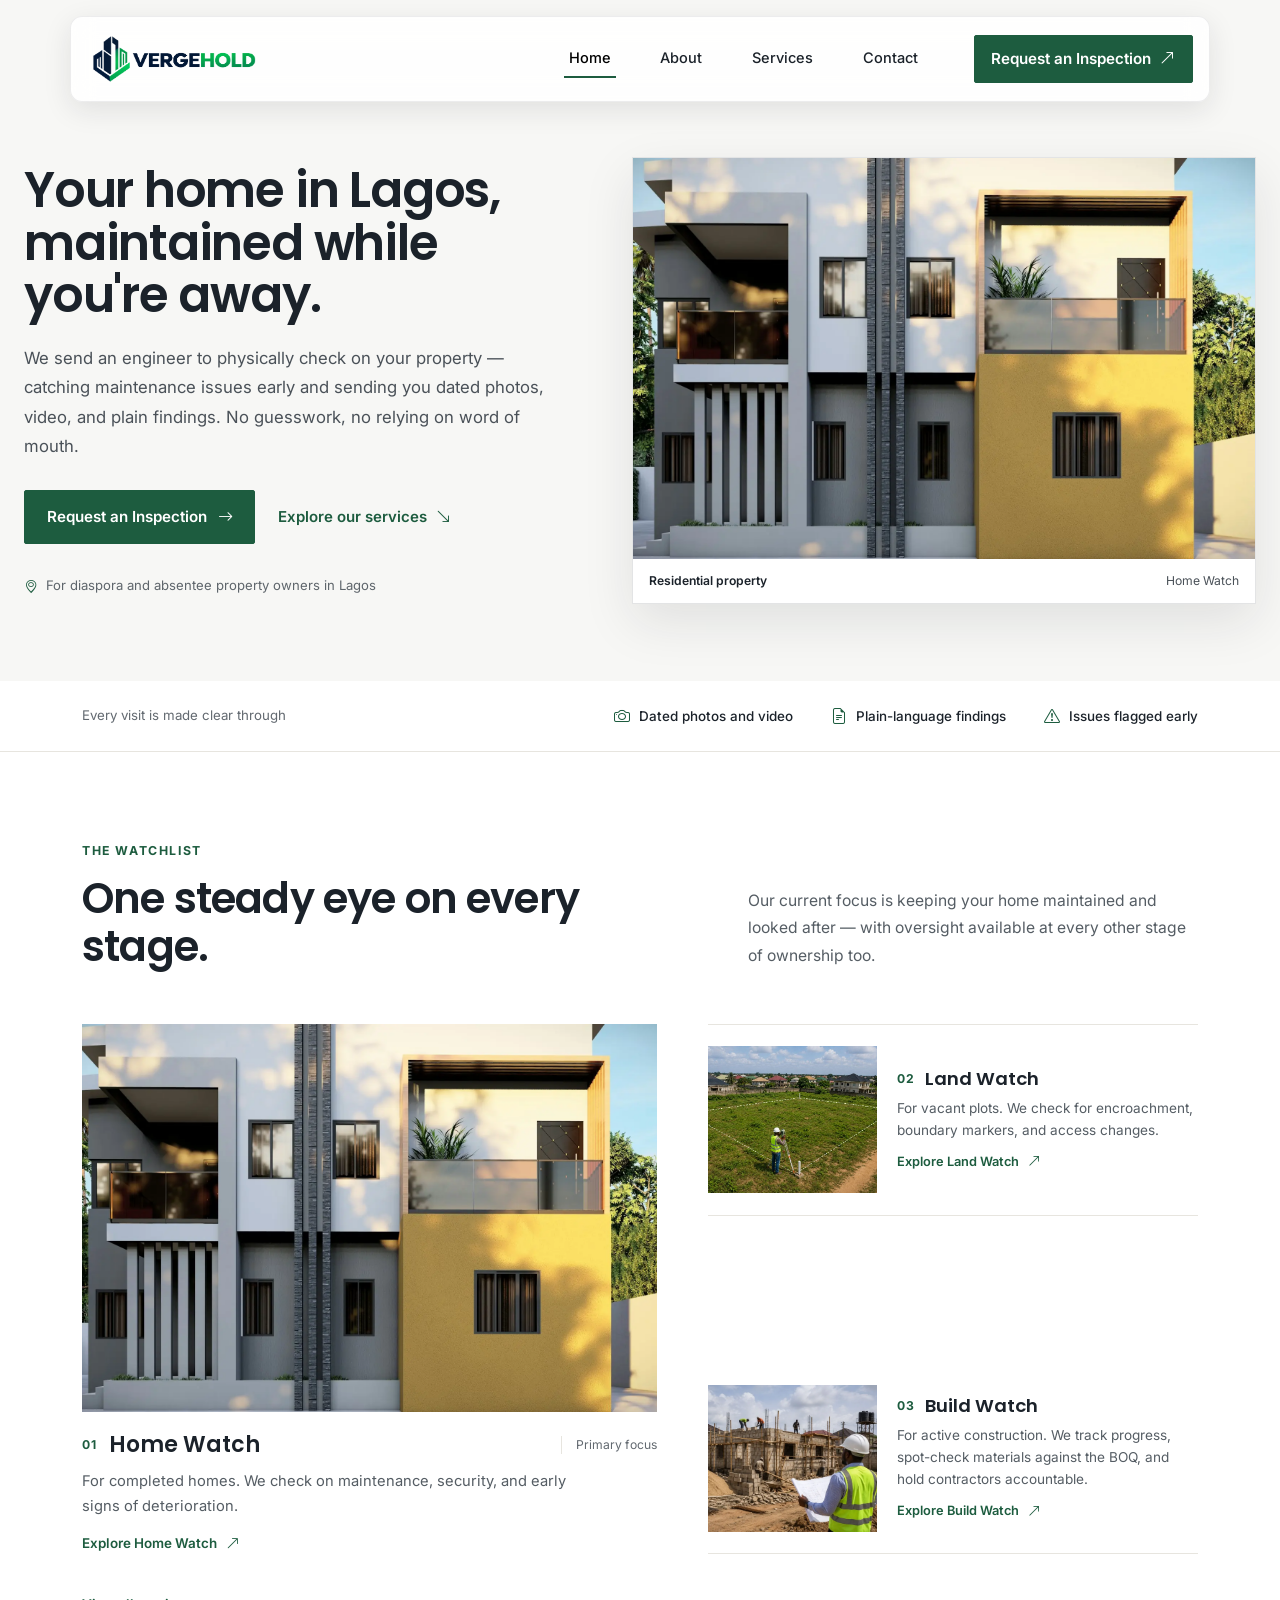
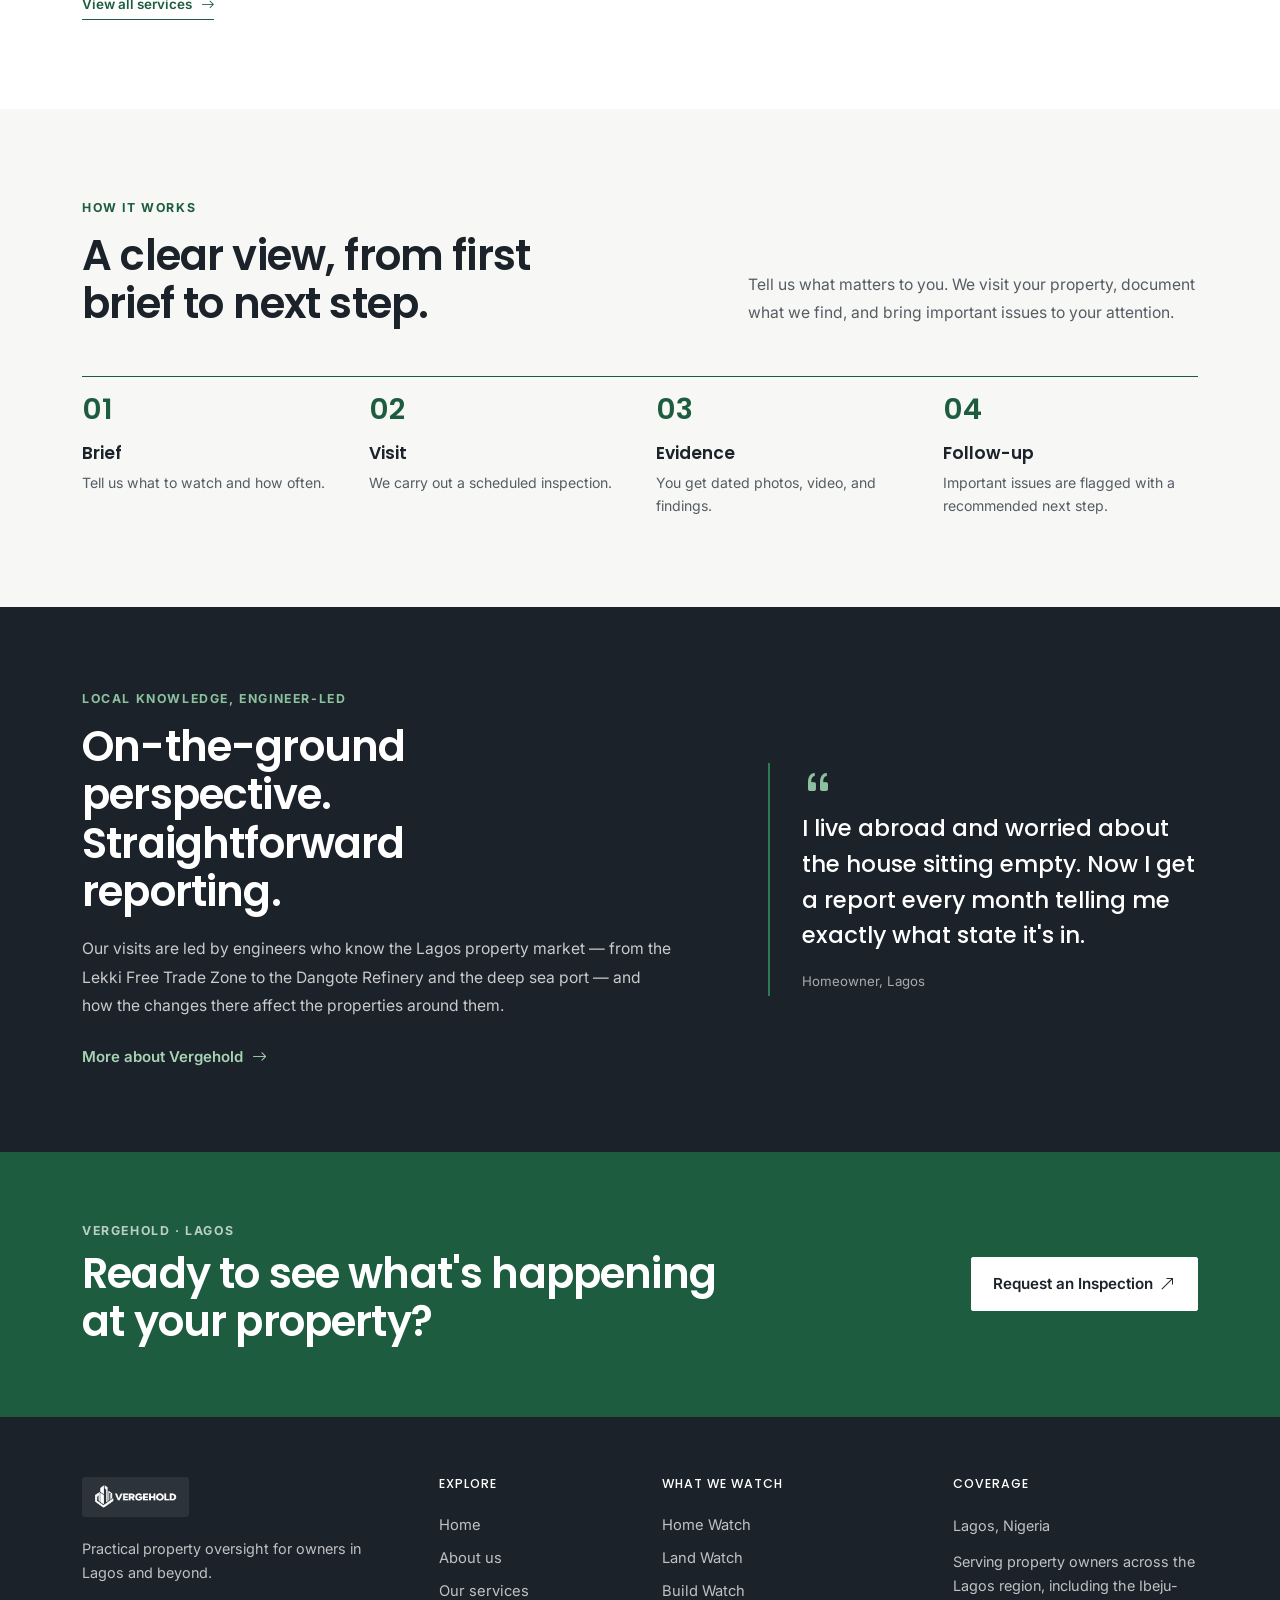
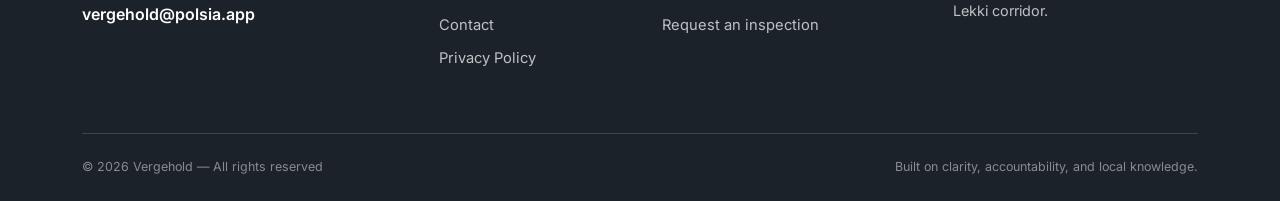
==== commit e6d33195: "n" ====
--- a/index.html
+++ b/index.html
@@ -46,7 +46,6 @@
   <header class="vh-home-hero">
     <div class="container vh-home-hero__layout">
       <div class="vh-home-hero__content">
-        <p class="vh-home-eyebrow">Property oversight in Lagos</p>
         <h1>Your home in Lagos, maintained while you're away.</h1>
         <p class="vh-home-hero__lead">
           We send an engineer to physically check on your property — catching
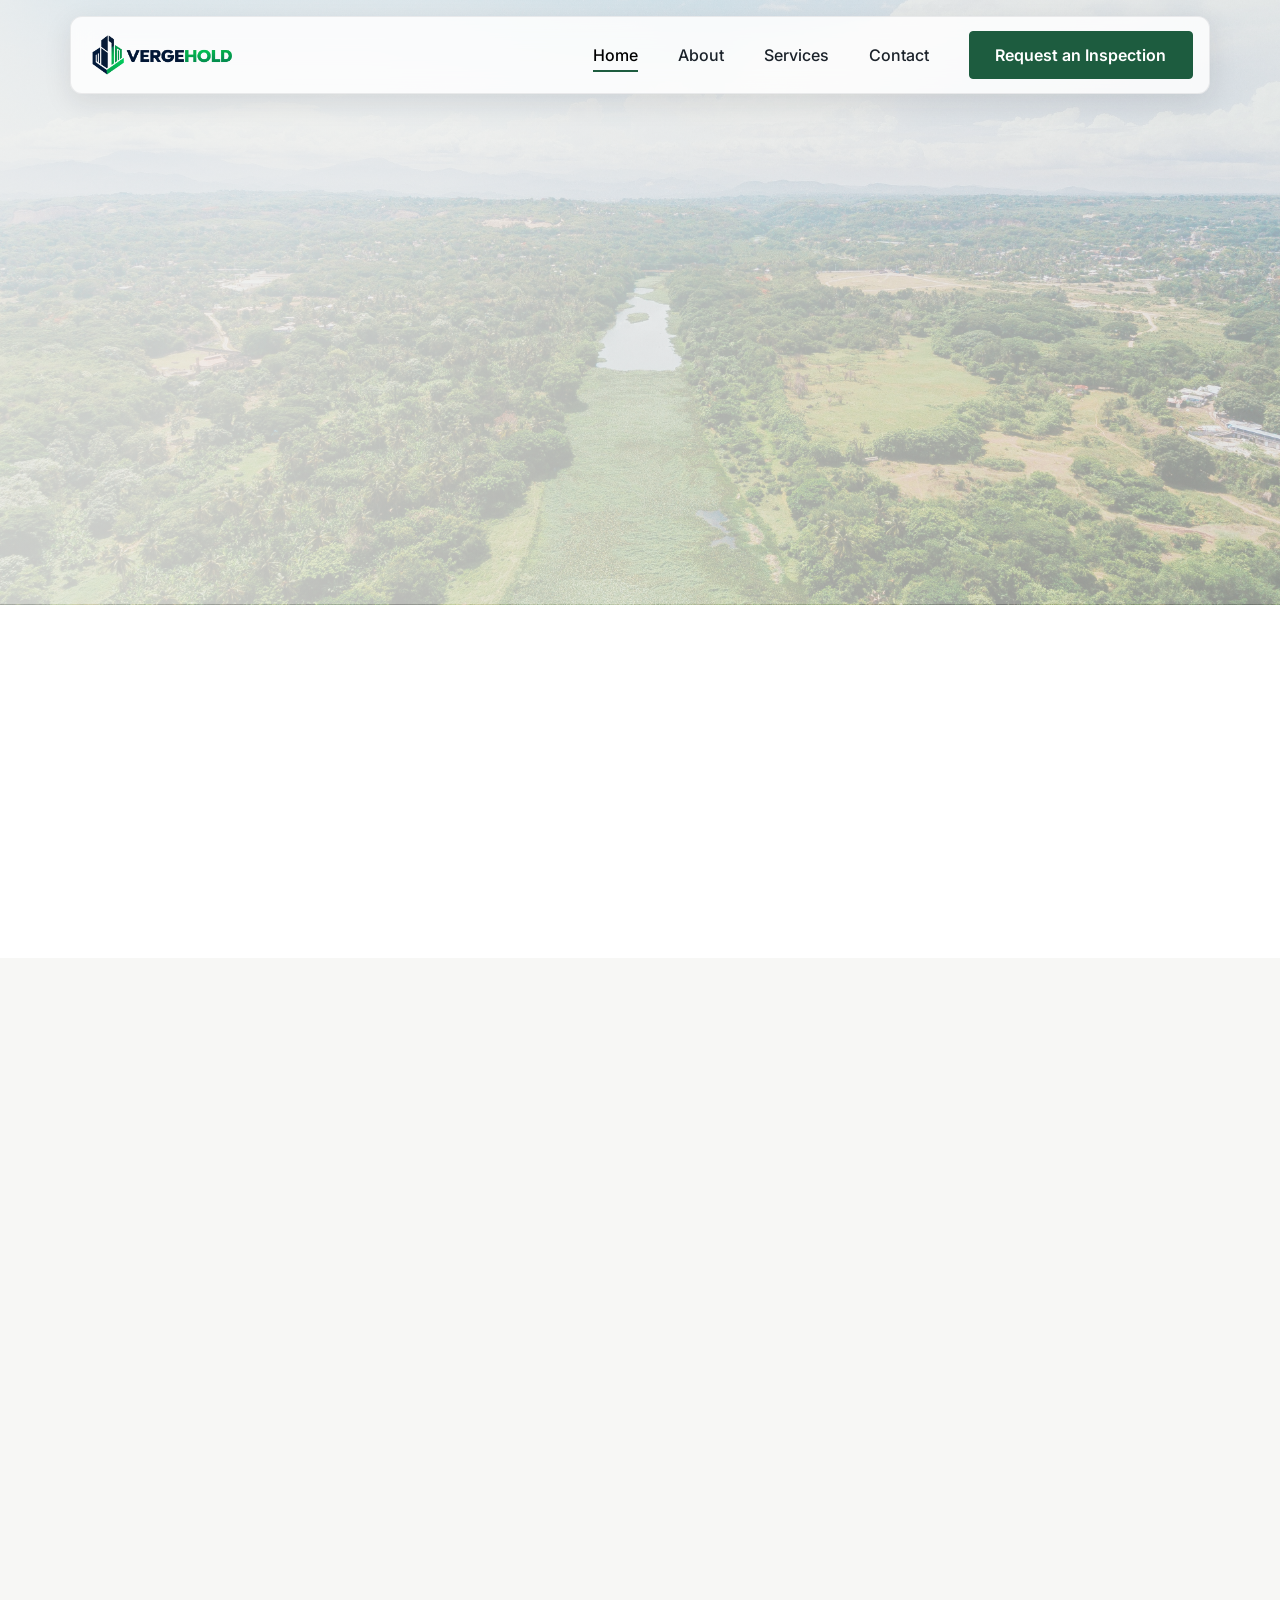
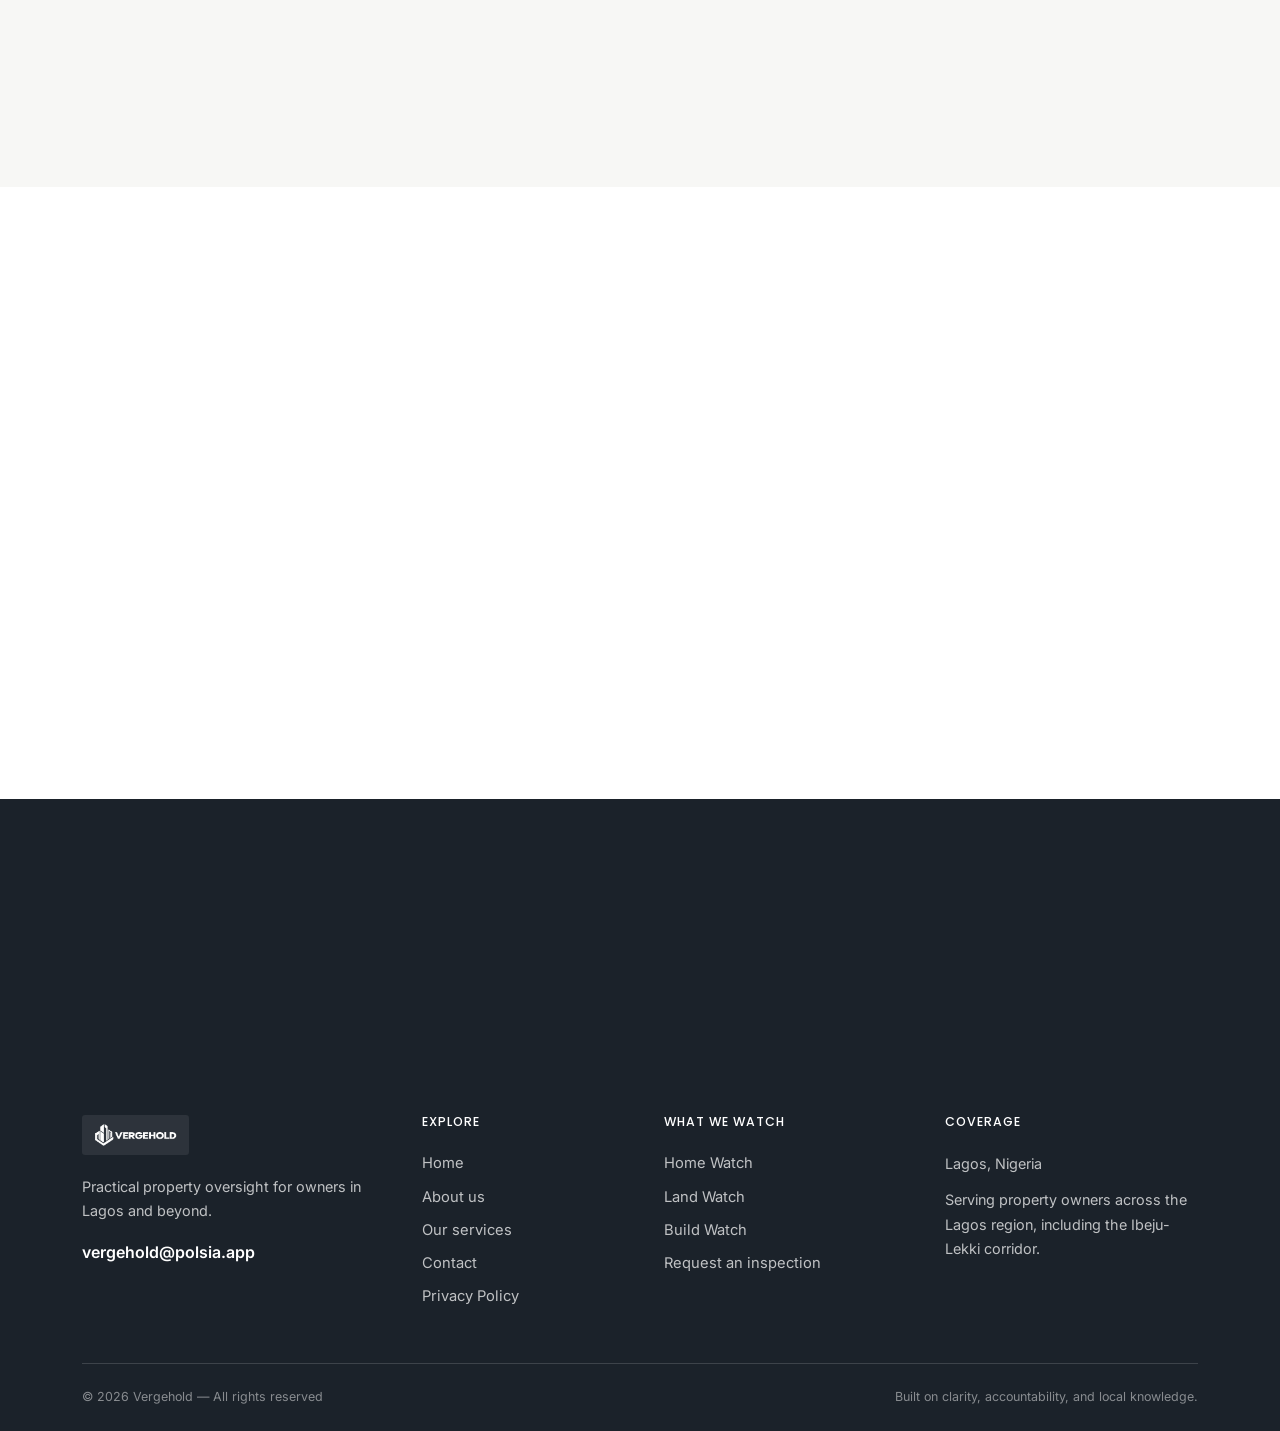
==== commit dcc194fb: "clean up code that are not in use and reformat the whole code" ====
--- a/index.html
+++ b/index.html
@@ -8,6 +8,8 @@
 
 <!-- Bootstrap 5 -->
 <link href="https://cdn.jsdelivr.net/npm/bootstrap@5.3.3/dist/css/bootstrap.min.css" rel="stylesheet">
+<!-- AOS scroll animation -->
+<link href="https://unpkg.com/aos@2.3.1/dist/aos.css" rel="stylesheet">
 <!-- Bootstrap Icons -->
 <link rel="stylesheet" href="https://cdn.jsdelivr.net/npm/bootstrap-icons@1.11.3/font/bootstrap-icons.css">
 <!-- Google Fonts -->
@@ -17,157 +19,150 @@
 <link rel="icon" type="image/svg+xml" href="favicon/vergehold_favicon.svg">
 <link href="style.css" rel="stylesheet">
 </head>
-<body class="vh-home">
+<body>
 <a href="#main-content" class="vh-skip-link">Skip to content</a>
 
+<!-- NAV -->
 <nav class="navbar navbar-expand-lg fixed-top" id="mainNav">
   <div class="container">
     <a class="navbar-brand d-flex align-items-center" href="index.html">
-      <img src="img/vergehold logo.png" alt="Vergehold" width="2172" height="500">
+      <img src="img/vergehold logo.png" alt="Vergehold" height="50">
     </a>
-    <button class="navbar-toggler" type="button" data-bs-toggle="collapse" data-bs-target="#navMenu" aria-controls="navMenu" aria-expanded="false" aria-label="Toggle navigation">
+    <button class="navbar-toggler" type="button" data-bs-toggle="collapse" data-bs-target="#navMenu" aria-label="Toggle navigation">
       <span class="navbar-toggler-icon"></span>
     </button>
     <div class="collapse navbar-collapse justify-content-end" id="navMenu">
       <ul class="navbar-nav align-items-lg-center gap-lg-2">
-        <li class="nav-item"><a class="nav-link active" href="index.html" aria-current="page">Home</a></li>
+        <li class="nav-item"><a class="nav-link active" href="index.html">Home</a></li>
         <li class="nav-item"><a class="nav-link" href="About.html">About</a></li>
         <li class="nav-item"><a class="nav-link" href="service.html">Services</a></li>
         <li class="nav-item"><a class="nav-link" href="contact.html">Contact</a></li>
         <li class="nav-item ms-lg-3">
-          <a class="btn btn-vh-primary" href="contact.html">Request an Inspection <i class="bi bi-arrow-up-right" aria-hidden="true"></i></a>
+          <a class="btn btn-vh-primary" href="contact.html">Request an Inspection</a>
         </li>
       </ul>
     </div>
   </div>
 </nav>
 
-<main id="main-content">
-  <header class="vh-home-hero">
-    <div class="container vh-home-hero__layout">
-      <div class="vh-home-hero__content">
-        <h1>Your home in Lagos, maintained while you're away.</h1>
-        <p class="vh-home-hero__lead">
+<div id="main-content"></div>
+<!-- HERO -->
+<header class="vh-hero vh-hero--photo">
+  <div class="container">
+    <div class="row align-items-center g-5">
+      <div class="col-lg-6" data-aos="fade-up">
+        <h1 class="vh-display">Your home in Lagos, maintained while you're away.</h1>
+        <p class="vh-lead">
           We send an engineer to physically check on your property — catching
           maintenance issues early and sending you dated photos, video, and
           plain findings. No guesswork, no relying on word of mouth.
         </p>
-        <div class="vh-home-hero__actions">
-          <a href="contact.html" class="btn btn-vh-primary btn-lg">Request an Inspection <i class="bi bi-arrow-right" aria-hidden="true"></i></a>
-          <a href="#services" class="vh-home-text-link">Explore our services <i class="bi bi-arrow-down-right" aria-hidden="true"></i></a>
-        </div>
-        <p class="vh-home-hero__note"><i class="bi bi-geo-alt" aria-hidden="true"></i> For diaspora and absentee property owners in Lagos</p>
-      </div>
-      <figure class="vh-home-hero__image">
-        <img src="img/ferdinand-asakome-7W6O8y7U30s-unsplash.webp" alt="Modern residence surrounded by landscaped grounds" width="1920" height="1080" fetchpriority="high">
-        <figcaption><span>Residential property</span><span>Home Watch</span></figcaption>
-      </figure>
-    </div>
-  </header>
-
-  <section class="vh-home-proof" aria-label="How Vergehold keeps owners informed">
-    <div class="container">
-      <p>Every visit is made clear through</p>
-      <ul>
-        <li><i class="bi bi-camera" aria-hidden="true"></i><span>Dated photos and video</span></li>
-        <li><i class="bi bi-file-earmark-text" aria-hidden="true"></i><span>Plain-language findings</span></li>
-        <li><i class="bi bi-exclamation-triangle" aria-hidden="true"></i><span>Issues flagged early</span></li>
-      </ul>
-    </div>
-  </section>
-
-    <section class="vh-home-services" id="services">
-  <div class="container">
-    <div class="vh-home-section-heading">
-      <div>
-        <p class="vh-home-eyebrow">The Watchlist</p>
-        <h2>One steady eye on every stage.</h2>
-      </div>
-      <p>Our current focus is keeping your home maintained and looked after — with oversight available at every other stage of ownership too.</p>
-    </div>
-    <div class="vh-home-service-grid">
-      <article class="vh-home-service vh-home-service--primary">
-        <a class="vh-home-service__image" href="service.html#home-watch" aria-label="Learn about Home Watch">
-          <img src="img/ferdinand-asakome-7W6O8y7U30s-unsplash.webp" alt="Contemporary residential property for Home Watch oversight" width="1920" height="1080" loading="lazy">
-        </a>
-        <div class="vh-home-service__body">
-          <div class="vh-home-service__title"><span>01</span><h3>Home Watch</h3><span class="vh-home-service__tag">Primary focus</span></div>
+        <div class="d-flex flex-wrap gap-3 mt-4">
+          <a href="contact.html" class="btn btn-vh-primary btn-lg">Request an Inspection</a>
+          <a href="service.html" class="btn btn-vh-outline btn-lg">See our services</a>
+        </div>
+      </div>
+
+    </div>
+  </div>
+</header>
+
+<!-- VALUE PROPS -->
+<section class="vh-section">
+  <div class="container">
+    <div class="row g-4">
+      <div class="col-md-4" data-aos="fade-up">
+        <div class="vh-icon-circle"><i class="bi bi-camera"></i></div>
+        <h3 class="vh-value-title">See clearly</h3>
+        <p class="vh-value-text">Dated photos and video from every visit, so you see the property as it actually is — not as it's described to you.</p>
+      </div>
+      <div class="col-md-4" data-aos="fade-up" data-aos-delay="100">
+        <div class="vh-icon-circle"><i class="bi bi-file-earmark-text"></i></div>
+        <h3 class="vh-value-title">Read plainly</h3>
+        <p class="vh-value-text">Findings written in plain language. No jargon, no vague reassurance — just what was seen and what it means.</p>
+      </div>
+      <div class="col-md-4" data-aos="fade-up" data-aos-delay="200">
+        <div class="vh-icon-circle"><i class="bi bi-exclamation-triangle"></i></div>
+        <h3 class="vh-value-title">Act early</h3>
+        <p class="vh-value-text">Issues get flagged the moment they're spotted, with a clear next step — before small problems become expensive ones.</p>
+      </div>
+    </div>
+  </div>
+</section>
+
+<!-- SERVICES TEASER -->
+<section class="vh-section vh-section--tint">
+  <div class="container">
+    <div class="row mb-5">
+      <div class="col-lg-7" data-aos="fade-up">
+        <h2 class="vh-h2">The Watchlist</h2>
+        <p class="vh-lead">Our current focus is keeping your home maintained and looked after — with oversight available at every other stage of ownership too.</p>
+      </div>
+    </div>
+    <div class="row g-4">
+      <div class="col-md-4" data-aos="fade-up">
+        <div class="vh-service-card vh-service-card--lead">
+          <span class="vh-badge">Primary focus</span>
+          <img src="img/ferdinand-asakome-7W6O8y7U30s-unsplash.jpg" alt="Engineer inspecting a property during a Home Watch visit" class="vh-service-card__image">
+          <h3>Home Watch</h3>
           <p>For completed homes. We check on maintenance, security, and early signs of deterioration.</p>
-          <a href="service.html#home-watch" class="vh-home-service__link">Explore Home Watch <i class="bi bi-arrow-up-right" aria-hidden="true"></i></a>
-        </div>
-      </article>
-      <div class="vh-home-service-list">
-        <article class="vh-home-service vh-home-service--compact">
-          <a class="vh-home-service__image" href="service.html#land-watch" aria-label="Learn about Land Watch">
-            <img src="img/5956335623796887515.jpg" alt="Surveyor checking a vacant plot in Lagos" width="800" height="533" loading="lazy">
-          </a>
-          <div class="vh-home-service__body">
-            <div class="vh-home-service__title"><span>02</span><h3>Land Watch</h3></div>
-            <p>For vacant plots. We check for encroachment, boundary markers, and access changes.</p>
-            <a href="service.html#land-watch" class="vh-home-service__link">Explore Land Watch <i class="bi bi-arrow-up-right" aria-hidden="true"></i></a>
-          </div>
-        </article>
-        <article class="vh-home-service vh-home-service--compact">
-          <a class="vh-home-service__image vh-home-service__image--build" href="service.html#build-watch" aria-label="Learn about Build Watch">
-            <img src="img/5956335623796887511.webp" alt="Engineer reviewing an active construction site while holding plans" width="1280" height="853" loading="lazy">
-          </a>
-          <div class="vh-home-service__body">
-            <div class="vh-home-service__title"><span>03</span><h3>Build Watch</h3></div>
-            <p>For active construction. We track progress, spot-check materials against the BOQ, and hold contractors accountable.</p>
-            <a href="service.html#build-watch" class="vh-home-service__link">Explore Build Watch <i class="bi bi-arrow-up-right" aria-hidden="true"></i></a>
-          </div>
-        </article>
-      </div>
-    </div>
-    <a href="service.html" class="vh-home-all-services">View all services <i class="bi bi-arrow-right" aria-hidden="true"></i></a>
-  </div>
-  </section>
-
-  <section class="vh-home-process">
-    <div class="container">
-      <div class="vh-home-section-heading">
-        <div>
-          <p class="vh-home-eyebrow">How it works</p>
-          <h2>A clear view, from first brief to next step.</h2>
-        </div>
-        <p>Tell us what matters to you. We visit your property, document what we find, and bring important issues to your attention.</p>
-      </div>
-      <ol class="vh-home-steps">
-        <li><span>01</span><div><h3>Brief</h3><p>Tell us what to watch and how often.</p></div></li>
-        <li><span>02</span><div><h3>Visit</h3><p>We carry out a scheduled inspection.</p></div></li>
-        <li><span>03</span><div><h3>Evidence</h3><p>You get dated photos, video, and findings.</p></div></li>
-        <li><span>04</span><div><h3>Follow-up</h3><p>Important issues are flagged with a recommended next step.</p></div></li>
-      </ol>
-    </div>
-  </section>
-
-  <section class="vh-home-trust">
-    <div class="container vh-home-trust__layout">
-      <div>
-        <p class="vh-home-eyebrow">Local knowledge, engineer-led</p>
-        <h2>On-the-ground perspective. Straightforward reporting.</h2>
-        <p>Our visits are led by engineers who know the Lagos property market — from the Lekki Free Trade Zone to the Dangote Refinery and the deep sea port — and how the changes there affect the properties around them.</p>
-        <a href="About.html" class="vh-home-text-link">More about Vergehold <i class="bi bi-arrow-right" aria-hidden="true"></i></a>
-      </div>
-      <blockquote>
-        <i class="bi bi-quote" aria-hidden="true"></i>
-        <p>I live abroad and worried about the house sitting empty. Now I get a report every month telling me exactly what state it's in.</p>
-        <footer>Homeowner, Lagos</footer>
-      </blockquote>
-    </div>
-  </section>
-
-  <section class="vh-home-cta">
-    <div class="container vh-home-cta__layout">
-      <div>
-        <p class="vh-home-eyebrow">Vergehold · Lagos</p>
-        <h2>Ready to see what's happening at your property?</h2>
-      </div>
-      <a href="contact.html" class="btn btn-vh-light btn-lg">Request an Inspection <i class="bi bi-arrow-up-right" aria-hidden="true"></i></a>
-    </div>
-  </section>
-</main>
-
+        </div>
+      </div>
+      <div class="col-md-4" data-aos="fade-up" data-aos-delay="100">
+        <div class="vh-service-card">
+          <img src="img/5956335623796887515.jpg" alt="Surveying a vacant plot during a Land Watch inspection" class="vh-service-card__image">
+          <h3>Land Watch</h3>
+          <p>For vacant plots. We check for encroachment, boundary markers, and access changes.</p>
+        </div>
+      </div>
+      <div class="col-md-4" data-aos="fade-up" data-aos-delay="200">
+        <div class="vh-service-card">
+          <img src="img/5956335623796887511.jpg" alt="Construction site supervision during a Build Watch inspection" class="vh-service-card__image">
+          <h3>Build Watch</h3>
+          <p>For active construction. We track progress, spot-check materials against the BOQ, and hold contractors accountable.</p>
+        </div>
+      </div>
+    </div>
+    <div class="mt-5" data-aos="fade-up">
+      <a href="service.html" class="vh-link-arrow">View all services</a>
+    </div>
+  </div>
+</section>
+
+<!-- TRUST SNIPPET -->
+<section class="vh-section">
+  <div class="container">
+    <div class="row align-items-center g-5">
+      <div class="col-lg-6" data-aos="fade-up">
+        <h2 class="vh-h2">Local knowledge, engineer-led.</h2>
+        <p class="vh-lead">
+          Our visits are led by engineers who know the Lagos property market —
+          from the Lekki Free Trade Zone to the Dangote Refinery and the deep
+          sea port — and how the changes there affect the properties around them.
+        </p>
+        <a href="About.html" class="vh-link-arrow">More about us</a>
+      </div>
+      <div class="col-lg-6" data-aos="fade-up" data-aos-delay="100">
+        <img src="img/darrel-louise-almanzor-td8weHnM0-c-unsplash.jpg" alt="Engineer conducting a property inspection" class="vh-trust-img">
+        <blockquote class="vh-quote">
+          I live abroad and worried about the house sitting empty. Now I get
+          a report every month telling me exactly what state it's in.
+          <footer>Homeowner, Lagos</footer>
+        </blockquote>
+      </div>
+    </div>
+  </div>
+</section>
+
+<!-- FINAL CTA -->
+<section class="vh-cta">
+  <div class="container text-center" data-aos="fade-up">
+    <h2 class="vh-h2">Ready to see what's happening at your property?</h2>
+    <a href="contact.html" class="btn btn-vh-primary btn-lg mt-3">Request an Inspection</a>
+  </div>
+</section>
+
+<!-- FOOTER -->
 <footer class="vh-footer">
   <div class="container">
     <div class="vh-footer-main">
@@ -198,14 +193,16 @@
       </div>
     </div>
     <div class="vh-footer-bottom">
-      <span class="footer-copy"><span id="year">©</span> Vergehold — All rights reserved</span>
+      <span><span id="year">©</span> Vergehold — All rights reserved</span>
       <span>Built on clarity, accountability, and local knowledge.</span>
     </div>
   </div>
 </footer>
 
 <script src="https://cdn.jsdelivr.net/npm/bootstrap@5.3.3/dist/js/bootstrap.bundle.min.js"></script>
+<script src="https://unpkg.com/aos@2.3.1/dist/aos.js"></script>
 <script src="index.js"></script>
+<!-- STICKY MOBILE CTA -->
 <a href="contact.html" id="stickyMobileCta" class="vh-sticky-cta">
   <i class="bi bi-calendar-check" aria-hidden="true"></i> Request an Inspection
 </a>
--- a/style.css
+++ b/style.css
@@ -577,20 +577,25 @@
 }
 
 @media (max-width: 991px) {
-  .vh-hero { padding: 7rem 0 3rem; }
-  .vh-about-hero-photo { height: 200px; }
+  .vh-hero {
+    padding: 7rem 0 3rem;
+  }
+
+  .vh-about-hero-photo {
+    height: 200px;
+  }
 }
 
 @media (max-width: 767px) {
-  .vh-about-hero-photo { height: 180px; }
-  .vh-credential-card, .vh-copy-width, .vh-body, .vh-lead { max-width: none; }
-  .vh-sticky-cta {
-    position: static;
-    margin: 1rem auto 0;
-    width: calc(100% - 2rem);
-    opacity: 1;
-    pointer-events: auto;
-    transform: none;
+  .vh-about-hero-photo {
+    height: 180px;
+  }
+
+  .vh-credential-card,
+  .vh-copy-width,
+  .vh-body,
+  .vh-lead {
+    max-width: none;
   }
 }
 
@@ -663,11 +668,13 @@
     transform: translateY(1rem);
     transition: opacity 0.2s ease, transform 0.2s ease;
   }
+
   .vh-sticky-cta.is-visible {
     opacity: 1;
     pointer-events: auto;
     transform: translateY(0);
   }
+
   .vh-sticky-cta:hover {
     background: var(--vh-forest-light);
     color: var(--vh-white);
@@ -691,1771 +698,3 @@
 .vh-404 .vh-lead {
   max-width: 46ch;
 }
-
-/* HOMEPAGE */
-.vh-home {
-  overflow-x: clip;
-}
-
-.vh-home #mainNav {
-  top: 1rem;
-  right: 1rem;
-  left: 1rem;
-}
-.vh-home #mainNav > .container {
-  padding: 0.5rem 1rem;
-  border: 1px solid rgba(27, 34, 42, 0.08);
-  border-radius: 12px;
-  background: rgba(255, 255, 255, 0.88);
-  box-shadow: 0 8px 28px rgba(27, 34, 42, 0.1);
-  -webkit-backdrop-filter: blur(12px);
-  backdrop-filter: blur(12px);
-}
-.vh-home #mainNav.is-scrolled > .container {
-  box-shadow: 0 8px 24px rgba(27, 34, 42, 0.08);
-}
-.vh-home #mainNav .navbar-brand img {
-  display: block;
-  width: 174px;
-  height: auto;
-  padding: 0;
-  border-radius: 0;
-  background: transparent;
-  filter: none;
-}
-.vh-home #mainNav .navbar-nav {
-  gap: 0.15rem;
-}
-.vh-home #mainNav .nav-link {
-  padding: 0.7rem 0.8rem;
-  font-size: 0.91rem;
-}
-.vh-home #mainNav .navbar-toggler {
-  color: var(--vh-charcoal);
-  border: 0;
-  box-shadow: none;
-}
-.vh-home #mainNav .btn-vh-primary {
-  margin-left: 0.7rem;
-  padding: 0.72rem 1.05rem;
-}
-.vh-home #mainNav .btn-vh-primary i {
-  margin-left: 0.3rem;
-}
-
-.vh-home .btn-vh-primary {
-  border-radius: 2px;
-  padding: 0.9rem 1.35rem;
-  font-size: 0.95rem;
-  font-weight: 600;
-}
-.vh-home .btn-vh-primary i,
-.vh-home .btn-vh-light i {
-  margin-left: 0.45rem;
-}
-.vh-home .btn-vh-primary:focus-visible,
-.vh-home .btn-vh-light:focus-visible,
-.vh-home .vh-home-text-link:focus-visible,
-.vh-home .vh-home-service__link:focus-visible,
-.vh-home .vh-home-all-services:focus-visible,
-.vh-home #mainNav a:focus-visible,
-.vh-home .vh-home-service__image:focus-visible,
-.vh-home .vh-sticky-cta:focus-visible {
-  outline: 3px solid var(--vh-forest-light);
-  outline-offset: 4px;
-}
-
-.vh-home-eyebrow {
-  margin: 0 0 1rem;
-  color: var(--vh-forest);
-  font-size: 0.77rem;
-  font-weight: 700;
-  letter-spacing: 0.13em;
-  line-height: 1.4;
-  text-transform: uppercase;
-}
-.vh-home-hero {
-  padding: 9.5rem 0 4.5rem;
-  background: var(--vh-off-white);
-}
-.vh-home-hero > .container {
-  padding-right: 1.5rem;
-  padding-left: 1.5rem;
-}
-.vh-home-hero__layout {
-  display: grid;
-  grid-template-columns: minmax(0, 0.92fr) minmax(0, 1.08fr);
-  align-items: center;
-  gap: clamp(2.5rem, 6vw, 6.5rem);
-  max-width: 1320px;
-}
-.vh-home-hero__content {
-  padding: 0.75rem 0;
-}
-.vh-home-hero h1 {
-  margin: 0;
-  font-size: clamp(2.8rem, 3.8vw, 3.75rem);
-  font-weight: 600;
-  letter-spacing: -0.025em;
-  line-height: 1.08;
-}
-.vh-home-hero__lead {
-  max-width: 52ch;
-  margin: 1.4rem 0 0;
-  color: #4A5158;
-  font-size: 1.05rem;
-  line-height: 1.75;
-}
-.vh-home-hero__actions {
-  display: flex;
-  flex-wrap: wrap;
-  align-items: center;
-  gap: 1.4rem;
-  margin-top: 1.8rem;
-}
-.vh-home-text-link {
-  display: inline-flex;
-  align-items: center;
-  gap: 0.55rem;
-  color: var(--vh-forest);
-  font-size: 0.94rem;
-  font-weight: 600;
-  text-decoration: none;
-}
-.vh-home-text-link:hover {
-  color: var(--vh-forest-light);
-}
-.vh-home-hero__note {
-  display: flex;
-  align-items: flex-start;
-  gap: 0.55rem;
-  margin: 2rem 0 0;
-  color: #5E656B;
-  font-size: 0.82rem;
-  line-height: 1.5;
-}
-.vh-home-hero__note i {
-  flex: 0 0 auto;
-  margin-top: 0.08rem;
-  color: var(--vh-forest);
-}
-.vh-home-hero__image {
-  min-width: 0;
-  margin: 0;
-  border: 1px solid rgba(27, 34, 42, 0.12);
-  background: var(--vh-white);
-  box-shadow: 0 18px 48px rgba(27, 34, 42, 0.1);
-}
-.vh-home-hero__image img {
-  display: block;
-  width: 100%;
-  height: auto;
-  aspect-ratio: 1.55;
-  object-fit: cover;
-  object-position: center 52%;
-}
-.vh-home-hero__image figcaption {
-  display: flex;
-  justify-content: space-between;
-  gap: 1rem;
-  padding: 0.8rem 1rem;
-  color: #4A5158;
-  font-size: 0.76rem;
-  line-height: 1.45;
-}
-.vh-home-hero__image figcaption span:first-child {
-  color: var(--vh-charcoal);
-  font-weight: 600;
-}
-
-.vh-home-proof {
-  border-bottom: 1px solid var(--vh-tint);
-  background: var(--vh-white);
-}
-.vh-home-proof .container {
-  display: flex;
-  align-items: center;
-  justify-content: space-between;
-  gap: 2rem;
-  padding-top: 1.45rem;
-  padding-bottom: 1.45rem;
-}
-.vh-home-proof p {
-  margin: 0;
-  color: #626970;
-  font-size: 0.83rem;
-}
-.vh-home-proof ul {
-  display: flex;
-  flex-wrap: wrap;
-  justify-content: flex-end;
-  gap: clamp(1.25rem, 3vw, 3rem);
-  margin: 0;
-  padding: 0;
-  list-style: none;
-}
-.vh-home-proof li {
-  display: flex;
-  align-items: center;
-  gap: 0.55rem;
-  color: var(--vh-charcoal);
-  font-size: 0.84rem;
-  font-weight: 500;
-}
-.vh-home-proof li i {
-  color: var(--vh-forest);
-  font-size: 1rem;
-}
-
-.vh-home-services,
-.vh-home-process {
-  padding: clamp(4.5rem, 7vw, 7rem) 0;
-}
-.vh-home-services {
-  background: var(--vh-white);
-}
-.vh-home-section-heading {
-  display: grid;
-  grid-template-columns: minmax(0, 1fr) minmax(16rem, 0.72fr);
-  align-items: end;
-  gap: 2.5rem;
-  margin-bottom: 3.25rem;
-}
-.vh-home-section-heading h2,
-.vh-home-trust h2,
-.vh-home-cta h2 {
-  max-width: 19ch;
-  margin: 0;
-  font-size: clamp(2rem, 3.25vw, 3rem);
-  font-weight: 600;
-  letter-spacing: -0.02em;
-  line-height: 1.16;
-}
-.vh-home-section-heading > p {
-  max-width: 45ch;
-  margin: 0 0 0.15rem;
-  color: #555D64;
-  font-size: 0.98rem;
-  line-height: 1.75;
-}
-.vh-home-service-grid {
-  display: grid;
-  grid-template-columns: minmax(0, 1.08fr) minmax(0, 0.92fr);
-  align-items: stretch;
-  gap: clamp(2rem, 4vw, 4rem);
-}
-.vh-home-service {
-  min-width: 0;
-}
-.vh-home-service__image {
-  display: block;
-  overflow: hidden;
-  background: var(--vh-off-white);
-}
-.vh-home-service__image img {
-  display: block;
-  width: 100%;
-  height: 100%;
-  object-fit: cover;
-  transition: transform 350ms ease;
-}
-.vh-home-service__image:hover img {
-  transform: scale(1.012);
-}
-.vh-home-service--primary .vh-home-service__image {
-  aspect-ratio: 1.48;
-}
-.vh-home-service--primary .vh-home-service__image img {
-  object-position: center 54%;
-}
-.vh-home-service__body {
-  padding-top: 1.25rem;
-}
-.vh-home-service__title {
-  display: flex;
-  align-items: center;
-  flex-wrap: wrap;
-  gap: 0.75rem;
-}
-.vh-home-service__title > span:first-child {
-  color: var(--vh-forest);
-  font-size: 0.76rem;
-  font-weight: 700;
-  letter-spacing: 0.08em;
-}
-.vh-home-service__title h3 {
-  margin: 0;
-  font-size: 1.38rem;
-  font-weight: 600;
-}
-.vh-home-service__tag {
-  margin-left: auto;
-  padding-left: 0.85rem;
-  border-left: 1px solid var(--vh-tint);
-  color: #626970;
-  font-size: 0.76rem;
-}
-.vh-home-service__body > p {
-  max-width: 55ch;
-  margin: 0.65rem 0 0;
-  color: #555D64;
-  font-size: 0.92rem;
-  line-height: 1.7;
-}
-.vh-home-service__link,
-.vh-home-all-services {
-  display: inline-flex;
-  align-items: center;
-  gap: 0.55rem;
-  color: var(--vh-forest);
-  font-size: 0.84rem;
-  font-weight: 600;
-  text-decoration: none;
-}
-.vh-home-service__link {
-  margin-top: 0.9rem;
-}
-.vh-home-service__link:hover,
-.vh-home-all-services:hover {
-  color: var(--vh-forest-light);
-}
-.vh-home-service-list {
-  display: flex;
-  flex-direction: column;
-  justify-content: space-between;
-  border-top: 1px solid var(--vh-tint);
-}
-.vh-home-service--compact {
-  display: grid;
-  grid-template-columns: minmax(7rem, 0.72fr) minmax(0, 1.28fr);
-  align-items: center;
-  gap: 1.25rem;
-  padding: 1.35rem 0;
-  border-bottom: 1px solid var(--vh-tint);
-}
-.vh-home-service--compact .vh-home-service__image {
-  aspect-ratio: 1.15;
-  height: 100%;
-  min-height: 8.5rem;
-}
-.vh-home-service__image--build img {
-  object-position: 75% center;
-}
-.vh-home-service--compact .vh-home-service__body {
-  padding: 0;
-}
-.vh-home-service--compact .vh-home-service__title {
-  gap: 0.6rem;
-}
-.vh-home-service--compact .vh-home-service__title h3 {
-  font-size: 1.15rem;
-}
-.vh-home-service--compact .vh-home-service__body > p {
-  margin-top: 0.5rem;
-  font-size: 0.85rem;
-  line-height: 1.6;
-}
-.vh-home-service--compact .vh-home-service__link {
-  margin-top: 0.65rem;
-  font-size: 0.8rem;
-}
-.vh-home-all-services {
-  margin-top: 2.5rem;
-  padding-bottom: 0.25rem;
-  border-bottom: 1px solid var(--vh-forest);
-}
-
-.vh-home-process {
-  background: var(--vh-off-white);
-}
-.vh-home-process .vh-home-section-heading {
-  margin-bottom: 3rem;
-}
-.vh-home-steps {
-  position: relative;
-  display: grid;
-  grid-template-columns: repeat(4, minmax(0, 1fr));
-  gap: clamp(1rem, 2.5vw, 2.5rem);
-  margin: 0;
-  padding: 0;
-  list-style: none;
-}
-.vh-home-steps::before {
-  position: absolute;
-  top: 0;
-  right: 0;
-  left: 0;
-  height: 1px;
-  background: var(--vh-forest);
-  content: "";
-}
-.vh-home-steps li {
-  display: flex;
-  flex-direction: column;
-  align-items: flex-start;
-  gap: 1.2rem;
-  padding-top: 1.15rem;
-}
-.vh-home-steps li > span {
-  color: var(--vh-forest);
-  font-family: 'Poppins', sans-serif;
-  font-size: 1.8rem;
-  font-weight: 600;
-  line-height: 1;
-}
-.vh-home-steps h3 {
-  margin: 0 0 0.45rem;
-  font-size: 1.08rem;
-  font-weight: 600;
-}
-.vh-home-steps p {
-  max-width: 27ch;
-  margin: 0;
-  color: #555D64;
-  font-size: 0.88rem;
-  line-height: 1.65;
-}
-
-.vh-home-trust {
-  padding: clamp(4rem, 6.5vw, 6.5rem) 0;
-  background: var(--vh-charcoal);
-  color: var(--vh-off-white);
-}
-.vh-home-trust__layout {
-  display: grid;
-  grid-template-columns: minmax(0, 1fr) minmax(18rem, 0.72fr);
-  align-items: center;
-  gap: clamp(3rem, 7vw, 7rem);
-}
-.vh-home-trust .vh-home-eyebrow {
-  color: #8BC19E;
-}
-.vh-home-trust h2 {
-  max-width: 15ch;
-  color: var(--vh-white);
-}
-.vh-home-trust__layout > div > p:not(.vh-home-eyebrow) {
-  max-width: 59ch;
-  margin: 1.2rem 0 1.5rem;
-  color: rgba(255, 255, 255, 0.76);
-  font-size: 0.98rem;
-  line-height: 1.8;
-}
-.vh-home-trust .vh-home-text-link {
-  color: #A7D3B4;
-}
-.vh-home-trust blockquote {
-  margin: 0;
-  padding: 0.25rem 0 0.25rem 2rem;
-  border-left: 2px solid var(--vh-forest-light);
-}
-.vh-home-trust blockquote > i {
-  color: #8BC19E;
-  font-size: 2rem;
-  line-height: 1;
-}
-.vh-home-trust blockquote p {
-  margin: 0.65rem 0 1.1rem;
-  color: var(--vh-white);
-  font-family: 'Poppins', sans-serif;
-  font-size: clamp(1.15rem, 1.8vw, 1.5rem);
-  font-weight: 500;
-  line-height: 1.55;
-}
-.vh-home-trust blockquote footer {
-  color: rgba(255, 255, 255, 0.62);
-  font-size: 0.83rem;
-}
-
-.vh-home-cta {
-  padding: clamp(3rem, 5.5vw, 5rem) 0;
-  background: var(--vh-forest);
-  color: var(--vh-white);
-}
-.vh-home-cta__layout {
-  display: flex;
-  align-items: center;
-  justify-content: space-between;
-  gap: 2rem;
-}
-.vh-home-cta .vh-home-eyebrow {
-  margin-bottom: 0.65rem;
-  color: rgba(255, 255, 255, 0.7);
-}
-.vh-home-cta h2 {
-  max-width: 24ch;
-  color: var(--vh-white);
-}
-.vh-home .btn-vh-light {
-  display: inline-flex;
-  flex: 0 0 auto;
-  align-items: center;
-  justify-content: center;
-  border: 1px solid var(--vh-white);
-  border-radius: 2px;
-  background: var(--vh-white);
-  color: var(--vh-charcoal);
-  padding: 0.9rem 1.35rem;
-  font-size: 0.95rem;
-  font-weight: 600;
-}
-.vh-home .btn-vh-light:hover {
-  border-color: var(--vh-off-white);
-  background: var(--vh-off-white);
-  color: var(--vh-charcoal);
-}
-
-.vh-home .vh-footer {
-  padding-top: 3.75rem;
-}
-.vh-home .vh-footer-main {
-  grid-template-columns: 1.4fr 0.8fr 1.1fr 1.1fr;
-  gap: clamp(1.5rem, 3.5vw, 3.5rem);
-}
-.vh-home .vh-footer-bottom {
-  margin-top: 0.5rem;
-}
-
-@media (max-width: 991.98px) {
-  .vh-home #navMenu {
-    padding: 0.55rem 0 0.25rem;
-  }
-  .vh-home #mainNav .navbar-nav {
-    align-items: stretch !important;
-    gap: 0;
-  }
-  .vh-home #mainNav .nav-link {
-    padding: 0.65rem 0;
-  }
-  .vh-home #mainNav .btn-vh-primary {
-    margin: 0.6rem 0 0.4rem;
-  }
-  .vh-home-hero {
-    padding-top: 8rem;
-  }
-  .vh-home-hero__layout {
-    grid-template-columns: minmax(0, 1fr);
-    gap: 2rem;
-  }
-  .vh-home-hero__content {
-    max-width: 46rem;
-  }
-  .vh-home-hero h1 {
-    max-width: 17ch;
-    font-size: clamp(2.7rem, 5vw, 3.75rem);
-  }
-  .vh-home-hero__actions {
-    align-items: flex-start;
-    flex-direction: column;
-    gap: 1rem;
-  }
-  .vh-home-hero__image img {
-    aspect-ratio: 1.8;
-  }
-  .vh-home-proof .container {
-    align-items: flex-start;
-    flex-direction: column;
-    gap: 0.85rem;
-  }
-  .vh-home-proof ul {
-    justify-content: flex-start;
-    gap: 1rem 2rem;
-  }
-  .vh-home-service-grid {
-    grid-template-columns: 1fr;
-    gap: 2.5rem;
-  }
-  .vh-home-service--primary .vh-home-service__image {
-    aspect-ratio: 1.9;
-  }
-  .vh-home-service-list {
-    display: grid;
-    grid-template-columns: repeat(2, minmax(0, 1fr));
-    gap: 1.5rem;
-    border: 0;
-  }
-  .vh-home-service--compact {
-    display: flex;
-    align-items: stretch;
-    flex-direction: column;
-    gap: 0;
-    padding: 0;
-    border-bottom: 1px solid var(--vh-tint);
-  }
-  .vh-home-service--compact .vh-home-service__image {
-    aspect-ratio: 1.45;
-    height: auto;
-  }
-  .vh-home-service--compact .vh-home-service__body {
-    padding: 1rem 0 1.25rem;
-  }
-  .vh-home-trust__layout {
-    grid-template-columns: minmax(0, 1fr) minmax(15rem, 0.8fr);
-    gap: 2.5rem;
-  }
-  .vh-home .vh-footer-main {
-    grid-template-columns: repeat(2, minmax(0, 1fr));
-    gap: 2.5rem 2rem;
-  }
-  .vh-home .vh-footer-brand {
-    grid-column: 1 / -1;
-  }
-}
-
-@media (max-width: 767.98px) {
-  .vh-home #mainNav > .container {
-    padding: 0.65rem 1rem;
-  }
-  .vh-home #mainNav .navbar-brand img {
-    width: 156px;
-  }
-  .vh-home #mainNav .navbar-collapse {
-    border-top: 1px solid var(--vh-tint);
-    margin-top: 0.6rem;
-    padding-top: 0.6rem;
-  }
-  .vh-home-hero {
-    padding: 6.25rem 0 2.5rem;
-  }
-  .vh-home-hero > .container {
-    padding-right: 1rem;
-    padding-left: 1rem;
-  }
-  .vh-home-hero__layout {
-    grid-template-columns: minmax(0, 1fr);
-    gap: 1.5rem;
-  }
-  .vh-home-hero__content {
-    padding: 0;
-  }
-  .vh-home-eyebrow {
-    margin-bottom: 0.8rem;
-    font-size: 0.72rem;
-  }
-  .vh-home-hero h1 {
-    max-width: none;
-    font-size: clamp(2.15rem, 9vw, 2.7rem);
-    line-height: 1.06;
-  }
-  .vh-home-hero__lead {
-    margin-top: 1rem;
-    font-size: 0.98rem;
-    line-height: 1.7;
-  }
-  .vh-home-hero__actions {
-    align-items: flex-start;
-    gap: 1.1rem;
-    margin-top: 1.4rem;
-  }
-  .vh-home-hero__actions .btn {
-    width: 100%;
-    justify-content: center;
-  }
-  .vh-home-hero__note {
-    margin-top: 1.1rem;
-  }
-  .vh-home-hero__image img {
-    aspect-ratio: 1.5;
-  }
-  .vh-home-hero__image figcaption {
-    flex-direction: column;
-    gap: 0.15rem;
-    padding-top: 0.65rem;
-    padding-bottom: 0.65rem;
-  }
-  .vh-home-proof .container {
-    padding-top: 1.15rem;
-    padding-bottom: 1.15rem;
-  }
-  .vh-home-proof ul {
-    display: grid;
-    grid-template-columns: 1fr;
-    gap: 0.7rem;
-  }
-  .vh-home-proof li {
-    font-size: 0.82rem;
-  }
-  .vh-home-services,
-  .vh-home-process {
-    padding: 3.75rem 0;
-  }
-  .vh-home-section-heading {
-    grid-template-columns: minmax(0, 1fr);
-    gap: 0.9rem;
-    margin-bottom: 2rem;
-  }
-  .vh-home-section-heading h2,
-  .vh-home-trust h2,
-  .vh-home-cta h2 {
-    font-size: clamp(1.95rem, 8vw, 2.45rem);
-  }
-  .vh-home-section-heading > p {
-    font-size: 0.92rem;
-    line-height: 1.7;
-  }
-  .vh-home-service-grid {
-    gap: 1.75rem;
-  }
-  .vh-home-service--primary .vh-home-service__image {
-    aspect-ratio: 1.35;
-  }
-  .vh-home-service-list {
-    grid-template-columns: minmax(0, 1fr);
-    gap: 0;
-  }
-  .vh-home-service--compact {
-    display: grid;
-    grid-template-columns: minmax(6.5rem, 0.75fr) minmax(0, 1.25fr);
-    align-items: center;
-    gap: 1rem;
-    padding: 1rem 0;
-  }
-  .vh-home-service--compact .vh-home-service__image {
-    aspect-ratio: 1;
-    height: auto;
-    min-height: 0;
-  }
-  .vh-home-service--compact .vh-home-service__body {
-    padding: 0;
-  }
-  .vh-home-service__title {
-    gap: 0.55rem;
-  }
-  .vh-home-service__title h3 {
-    font-size: 1.2rem;
-  }
-  .vh-home-service__tag {
-    padding-left: 0.55rem;
-    font-size: 0.7rem;
-  }
-  .vh-home-service__body > p {
-    font-size: 0.87rem;
-  }
-  .vh-home-service--compact .vh-home-service__title h3 {
-    font-size: 1.05rem;
-  }
-  .vh-home-service--compact .vh-home-service__body > p {
-    font-size: 0.82rem;
-    line-height: 1.55;
-  }
-  .vh-home-service--compact .vh-home-service__link {
-    font-size: 0.76rem;
-  }
-  .vh-home-all-services {
-    margin-top: 1.7rem;
-  }
-  .vh-home-process .vh-home-section-heading {
-    margin-bottom: 2rem;
-  }
-  .vh-home-steps {
-    grid-template-columns: minmax(0, 1fr);
-    gap: 0;
-    padding-left: 0;
-  }
-  .vh-home-steps::before {
-    top: 0.8rem;
-    bottom: 0.8rem;
-    left: 1.12rem;
-    width: 1px;
-    height: auto;
-  }
-  .vh-home-steps li {
-    display: grid;
-    grid-template-columns: 2.25rem minmax(0, 1fr);
-    align-items: start;
-    column-gap: 1rem;
-    padding: 0.85rem 0;
-  }
-  .vh-home-steps li > span {
-    position: relative;
-    z-index: 1;
-    padding: 0.08rem 0.25rem 0.08rem 0;
-    background: var(--vh-off-white);
-    font-size: 1.55rem;
-  }
-  .vh-home-steps li > div {
-    padding: 0.1rem 0 0.85rem;
-    border-bottom: 1px solid var(--vh-tint);
-  }
-  .vh-home-steps li:last-child > div {
-    padding-bottom: 0;
-    border-bottom: 0;
-  }
-  .vh-home-steps p {
-    font-size: 0.83rem;
-  }
-  .vh-home-trust {
-    padding: 3.75rem 0;
-  }
-  .vh-home-trust__layout {
-    grid-template-columns: minmax(0, 1fr);
-    gap: 2rem;
-  }
-  .vh-home-trust__layout > div > p:not(.vh-home-eyebrow) {
-    font-size: 0.92rem;
-    line-height: 1.7;
-  }
-  .vh-home-trust blockquote {
-    padding-left: 1.25rem;
-  }
-  .vh-home-cta {
-    padding: 3.25rem 0;
-  }
-  .vh-home-cta__layout {
-    align-items: flex-start;
-    flex-direction: column;
-    gap: 1.5rem;
-  }
-  .vh-home .btn-vh-light {
-    width: 100%;
-  }
-  .vh-home .vh-footer {
-    padding-top: 3rem;
-    padding-bottom: 6rem;
-  }
-  .vh-home .vh-footer-main {
-    gap: 2rem 1.25rem;
-  }
-  .vh-home .vh-footer-group a,
-  .vh-home .vh-footer-contact p {
-    overflow-wrap: anywhere;
-  }
-  .vh-home .vh-footer-bottom {
-    gap: 0.65rem;
-  }
-  .vh-home .vh-sticky-cta {
-    position: fixed;
-    right: 1rem;
-    bottom: calc(0.75rem + env(safe-area-inset-bottom));
-    left: 1rem;
-    z-index: 1031;
-    width: auto;
-    margin: 0;
-    padding: 0.85rem 1rem;
-    border-radius: 2px;
-    opacity: 0;
-    pointer-events: none;
-    transform: translateY(0.75rem);
-  }
-  .vh-home .vh-sticky-cta.is-visible {
-    opacity: 1;
-    pointer-events: auto;
-    transform: translateY(0);
-  }
-}
-
-@media (prefers-reduced-motion: reduce) {
-  .vh-home *,
-  .vh-home *::before,
-  .vh-home *::after {
-    scroll-behavior: auto !important;
-    transition-duration: 0.01ms !important;
-    animation-duration: 0.01ms !important;
-    animation-iteration-count: 1 !important;
-  }
-}
-
-/* ABOUT PAGE */
-.vh-about-page #mainNav {
-  top: 1rem;
-  right: 1rem;
-  left: 1rem;
-}
-.vh-about-page #mainNav > .container {
-  min-height: 4.5rem;
-  padding: 0.6rem 1.35rem;
-  border: 1px solid rgba(27, 34, 42, 0.08);
-  border-radius: 12px;
-  background: var(--vh-white);
-}
-.vh-about-page #mainNav .navbar-brand img {
-  display: block;
-  width: 174px;
-  height: auto;
-}
-.vh-about-page #mainNav .nav-link {
-  padding: 0.7rem 0.8rem;
-  font-size: 0.91rem;
-}
-.vh-about-page #mainNav .navbar-toggler {
-  color: var(--vh-charcoal);
-  border: 0;
-  box-shadow: none;
-}
-.vh-about-page #mainNav .btn-vh-primary {
-  margin-left: 0.7rem;
-  padding: 0.72rem 1.05rem;
-  border-radius: 2px;
-}
-
-.vh-about-eyebrow {
-  margin: 0 0 0.9rem;
-  color: var(--vh-forest);
-  font-size: 0.75rem;
-  font-weight: 700;
-  letter-spacing: 0.13em;
-  line-height: 1.4;
-  text-transform: uppercase;
-}
-.vh-about-hero {
-  padding: 9.5rem 0 6rem;
-  background: var(--vh-charcoal);
-}
-.vh-about-hero__layout {
-  display: grid;
-  grid-template-columns: minmax(0, 1.12fr) minmax(0, 0.88fr);
-  align-items: center;
-  gap: clamp(2.5rem, 6vw, 5.5rem);
-  max-width: 1320px;
-}
-.vh-about-hero .vh-about-eyebrow {
-  color: var(--vh-forest-light);
-}
-.vh-about-hero__content h1 {
-  max-width: 12ch;
-  margin: 0;
-  color: var(--vh-off-white);
-  font-size: clamp(3rem, 5vw, 4.5rem);
-  font-weight: 600;
-  letter-spacing: -0.045em;
-  line-height: 1.08;
-}
-.vh-about-hero__content > p:last-child {
-  max-width: 46ch;
-  margin: 1.7rem 0 0;
-  color: rgba(247, 247, 245, 0.76);
-  font-size: 1.02rem;
-  line-height: 1.85;
-}
-.vh-about-hero__image {
-  min-width: 0;
-  margin: 0;
-}
-.vh-about-hero__image img {
-  display: block;
-  width: 100%;
-  height: auto;
-  aspect-ratio: 1.32;
-  object-fit: cover;
-  object-position: center;
-}
-.vh-about-hero__image figcaption {
-  display: flex;
-  align-items: center;
-  gap: 0.7rem;
-  margin-top: 0.85rem;
-  padding-top: 0.75rem;
-  border-top: 1px solid rgba(247, 247, 245, 0.2);
-  color: rgba(247, 247, 245, 0.68);
-  font-size: 0.78rem;
-}
-.vh-about-hero__image figcaption::before {
-  width: 1.5rem;
-  height: 2px;
-  background: var(--vh-forest-light);
-  content: "";
-}
-
-.vh-about-ownership {
-  padding: clamp(4.5rem, 7vw, 7rem) 0;
-  background: var(--vh-white);
-}
-.vh-about-ownership__layout {
-  display: grid;
-  grid-template-columns: minmax(0, 1.05fr) minmax(18rem, 0.75fr);
-  align-items: center;
-  gap: clamp(3rem, 8vw, 8rem);
-}
-.vh-about-ownership__story h2,
-.vh-about-lagos__story h2,
-.vh-about-cta h2 {
-  max-width: 18ch;
-  margin: 0;
-  font-size: clamp(2rem, 3.2vw, 2.85rem);
-  font-weight: 600;
-  letter-spacing: -0.02em;
-  line-height: 1.18;
-}
-.vh-about-ownership__story > p:not(.vh-about-eyebrow),
-.vh-about-lagos__story > p:not(.vh-about-eyebrow) {
-  max-width: 58ch;
-  margin: 1rem 0 0;
-  color: #555D64;
-  font-size: 0.96rem;
-  line-height: 1.8;
-}
-.vh-about-lifecycle {
-  margin: 2rem 0 0;
-  padding: 0;
-  list-style: none;
-}
-.vh-about-lifecycle li {
-  display: grid;
-  grid-template-columns: 2rem minmax(0, 1fr);
-  align-items: center;
-  gap: 1rem;
-  min-height: 6rem;
-  padding: 1.1rem 0;
-  border-top: 1px solid var(--vh-tint);
-}
-.vh-about-lifecycle li:last-child {
-  border-bottom: 1px solid var(--vh-tint);
-}
-.vh-about-lifecycle li > i {
-  display: grid;
-  width: 2rem;
-  height: 2rem;
-  place-items: center;
-  color: var(--vh-forest);
-  font-size: 1.2rem;
-  line-height: 1;
-}
-.vh-about-lifecycle h3 {
-  margin: 0;
-  font-size: 1.02rem;
-  font-weight: 600;
-  line-height: 1.4;
-}
-.vh-about-lifecycle p {
-  margin: 0.4rem 0 0;
-  color: #555D64;
-  font-size: 0.88rem;
-  line-height: 1.65;
-}
-.vh-about-credential {
-  padding: 0.5rem 0 0.5rem clamp(1.5rem, 4vw, 3rem);
-  border-left: 2px solid var(--vh-forest);
-}
-.vh-about-credential .vh-about-eyebrow {
-  margin-bottom: 0.85rem;
-}
-.vh-about-credential h2 {
-  max-width: 16ch;
-  margin: 0;
-  font-size: clamp(1.65rem, 2.4vw, 2.15rem);
-  font-weight: 600;
-  line-height: 1.25;
-}
-.vh-about-credential > p:last-child {
-  max-width: 48ch;
-  margin: 1rem 0 0;
-  color: #555D64;
-  font-size: 0.93rem;
-  line-height: 1.8;
-}
-
-.vh-about-lagos {
-  padding: clamp(4.25rem, 6.5vw, 6.25rem) 0;
-  background: var(--vh-off-white);
-}
-.vh-about-lagos__layout {
-  display: grid;
-  grid-template-columns: minmax(0, 1fr) minmax(18rem, 0.8fr);
-  align-items: center;
-  gap: clamp(3rem, 8vw, 8rem);
-}
-.vh-about-lagos__story > p + p {
-  margin-top: 0.9rem;
-}
-.vh-about-context {
-  display: grid;
-  grid-template-columns: repeat(2, minmax(0, 1fr));
-  column-gap: 1.5rem;
-  margin: 0;
-  padding: 0;
-  list-style: none;
-  border-top: 1px solid var(--vh-tint);
-}
-.vh-about-context li {
-  display: flex;
-  align-items: center;
-  gap: 0.75rem;
-  min-height: 5.25rem;
-  padding: 1rem 0.75rem 1rem 0;
-  border-bottom: 1px solid var(--vh-tint);
-  color: var(--vh-charcoal);
-  font-size: 0.88rem;
-  font-weight: 500;
-}
-.vh-about-context li i {
-  display: grid;
-  flex: 0 0 1.5rem;
-  width: 1.5rem;
-  height: 1.5rem;
-  place-items: center;
-  color: var(--vh-forest);
-  font-size: 1.1rem;
-  line-height: 1;
-}
-
-.vh-about-cta {
-  padding: clamp(3.5rem, 5.5vw, 5rem) 0;
-  background: var(--vh-forest);
-  color: var(--vh-white);
-}
-.vh-about-cta__layout {
-  display: flex;
-  align-items: center;
-  justify-content: space-between;
-  gap: 2rem;
-}
-.vh-about-cta .vh-about-eyebrow {
-  color: rgba(255, 255, 255, 0.72);
-}
-.vh-about-cta h2 {
-  color: var(--vh-white);
-}
-.vh-about-page .btn-vh-about {
-  display: inline-flex;
-  flex: 0 0 auto;
-  align-items: center;
-  justify-content: center;
-  gap: 0.45rem;
-  padding: 0.9rem 1.3rem;
-  border: 1px solid var(--vh-white);
-  border-radius: 2px;
-  background: var(--vh-white);
-  color: var(--vh-charcoal);
-  font-size: 0.94rem;
-  font-weight: 600;
-}
-.vh-about-page .btn-vh-about:hover {
-  border-color: var(--vh-off-white);
-  background: var(--vh-off-white);
-  color: var(--vh-charcoal);
-}
-.vh-about-page .btn-vh-about:focus-visible,
-.vh-about-page #mainNav a:focus-visible {
-  outline: 3px solid var(--vh-forest-light);
-  outline-offset: 4px;
-}
-
-@media (max-width: 991.98px) {
-  .vh-about-page #navMenu {
-    padding: 0.55rem 0 0.25rem;
-  }
-  .vh-about-page #mainNav .navbar-nav {
-    align-items: stretch !important;
-    gap: 0;
-  }
-  .vh-about-page #mainNav .nav-link {
-    padding: 0.65rem 0;
-  }
-  .vh-about-page #mainNav .btn-vh-primary {
-    margin: 0.6rem 0 0.4rem;
-  }
-  .vh-about-hero {
-    padding-top: 9rem;
-  }
-  .vh-about-hero__content h1 {
-    max-width: 12ch;
-    font-size: clamp(2rem, 4.2vw, 2.4rem);
-  }
-  .vh-about-hero__layout {
-    grid-template-columns: minmax(0, 1.05fr) minmax(0, 0.95fr);
-    gap: 1.5rem;
-  }
-  .vh-about-hero__image img {
-    aspect-ratio: 1.3;
-  }
-  .vh-about-hero__content > p:last-child {
-    font-size: 0.94rem;
-    line-height: 1.7;
-  }
-  .vh-about-ownership__layout,
-  .vh-about-lagos__layout {
-    grid-template-columns: minmax(0, 1fr);
-    gap: 2.5rem;
-  }
-  .vh-about-credential,
-  .vh-about-context {
-    max-width: 48rem;
-  }
-}
-
-@media (max-width: 767.98px) {
-  .vh-about-page #mainNav > .container {
-    min-height: 0;
-    padding: 0.65rem 1rem;
-  }
-  .vh-about-page #mainNav .navbar-brand img {
-    width: 156px;
-  }
-  .vh-about-page #mainNav .navbar-collapse {
-    margin-top: 0.6rem;
-    padding-top: 0.6rem;
-    border-top: 1px solid var(--vh-tint);
-  }
-  .vh-about-hero {
-    padding: 6.5rem 0 2.75rem;
-  }
-  .vh-about-hero__layout {
-    grid-template-columns: minmax(0, 1fr);
-    gap: 1.4rem;
-  }
-  .vh-about-hero__content {
-    max-width: 48rem;
-  }
-  .vh-about-eyebrow {
-    font-size: 0.72rem;
-  }
-  .vh-about-hero__content h1 {
-    max-width: 16ch;
-    font-size: clamp(2.25rem, 9vw, 2.9rem);
-    line-height: 1.08;
-  }
-  .vh-about-hero__content > p:last-child {
-    margin-top: 1rem;
-    font-size: 0.96rem;
-    line-height: 1.72;
-  }
-  .vh-about-hero__image img {
-    aspect-ratio: 1.5;
-  }
-  .vh-about-hero__image figcaption {
-    margin-top: 0.65rem;
-    padding-top: 0.6rem;
-  }
-  .vh-about-ownership,
-  .vh-about-lagos {
-    padding: 3.75rem 0;
-  }
-  .vh-about-ownership__layout,
-  .vh-about-lagos__layout {
-    grid-template-columns: minmax(0, 1fr);
-    gap: 2.5rem;
-  }
-  .vh-about-ownership__story h2,
-  .vh-about-lagos__story h2,
-  .vh-about-cta h2 {
-    font-size: clamp(1.9rem, 8vw, 2.4rem);
-  }
-  .vh-about-ownership__story > p:not(.vh-about-eyebrow),
-  .vh-about-lagos__story > p:not(.vh-about-eyebrow) {
-    font-size: 0.92rem;
-    line-height: 1.72;
-  }
-  .vh-about-lifecycle {
-    margin-top: 1.5rem;
-  }
-  .vh-about-credential {
-    padding-left: 1.25rem;
-  }
-  .vh-about-context li {
-    min-height: 4.5rem;
-    font-size: 0.82rem;
-  }
-  .vh-about-context {
-    column-gap: 1rem;
-  }
-  .vh-about-cta {
-    padding: 3.25rem 0;
-  }
-  .vh-about-cta__layout {
-    align-items: flex-start;
-    flex-direction: column;
-    gap: 1.5rem;
-  }
-  .vh-about-page .btn-vh-about {
-    width: 100%;
-  }
-  .vh-about-page .vh-footer {
-    padding-bottom: 6rem;
-  }
-}
-
-@media (prefers-reduced-motion: reduce) {
-  .vh-about-page #mainNav .navbar-nav .nav-link::after,
-  .vh-about-page #mainNav .navbar-toggler-icon,
-  .vh-about-page #mainNav .navbar-toggler-icon::before,
-  .vh-about-page #mainNav .navbar-toggler-icon::after {
-    transition: none;
-  }
-}
-
-/* SERVICES PAGE */
-.vh-services-page .vh-services-intro {
-  padding: 9rem 0 3.5rem;
-}
-.vh-services-page .vh-services-intro .vh-display {
-  max-width: 24ch;
-}
-.vh-services-page .vh-services-intro .vh-lead {
-  max-width: 52ch;
-  margin-top: 1.15rem;
-}
-.vh-home-watch__copy {
-  max-width: 54rem;
-}
-.vh-services-page .vh-home-watch__copy .vh-body {
-  max-width: 54ch;
-  line-height: 1.8;
-}
-.vh-services-page .vh-checklist {
-  max-width: 54ch;
-  margin: 1.35rem 0 1.5rem;
-}
-.vh-services-page .vh-checklist li {
-  align-items: flex-start;
-  line-height: 1.65;
-}
-.vh-services-page .vh-checklist li i {
-  flex: 0 0 auto;
-  margin-top: 0.25rem;
-}
-.vh-service-photo {
-  margin: 0;
-}
-.vh-service-photo img {
-  display: block;
-  width: 100%;
-  object-fit: cover;
-}
-.vh-home-watch__photo img {
-  height: clamp(22rem, 34vw, 30rem);
-  aspect-ratio: 1.28;
-  object-position: center;
-}
-.vh-service-photo figcaption {
-  margin-top: 0.75rem;
-  color: #555D64;
-  font-size: 0.78rem;
-  letter-spacing: 0.015em;
-}
-.vh-service-feature-grid {
-  display: grid;
-  grid-template-columns: repeat(2, minmax(0, 1fr));
-  gap: clamp(2rem, 5vw, 4.5rem);
-}
-.vh-service-feature {
-  min-width: 0;
-}
-.vh-service-feature__photo img {
-  height: clamp(16rem, 27vw, 23rem);
-  aspect-ratio: 1.55;
-}
-.vh-service-feature__photo--land img {
-  object-position: center 56%;
-}
-.vh-service-feature__photo--build img {
-  object-position: center 48%;
-}
-.vh-service-feature__body {
-  padding-top: 1.3rem;
-  border-top: 1px solid var(--vh-tint);
-}
-.vh-service-feature__eyebrow {
-  margin: 0 0 0.55rem;
-  color: var(--vh-forest);
-  font-size: 0.72rem;
-  font-weight: 700;
-  letter-spacing: 0.12em;
-  line-height: 1.5;
-  text-transform: uppercase;
-}
-.vh-service-feature__body h3 {
-  margin: 0;
-  font-size: clamp(1.45rem, 2.4vw, 1.85rem);
-  font-weight: 600;
-}
-.vh-service-feature__body > p:not(.vh-service-feature__eyebrow) {
-  max-width: 52ch;
-  margin: 0.75rem 0 0;
-  color: #555D64;
-  font-size: 0.94rem;
-  line-height: 1.75;
-}
-.vh-service-detail-list {
-  margin: 1.25rem 0 0;
-  padding: 0;
-  border-top: 1px solid var(--vh-tint);
-  list-style: none;
-}
-.vh-service-detail-list li {
-  position: relative;
-  padding: 0.65rem 0 0.65rem 1rem;
-  border-bottom: 1px solid var(--vh-tint);
-  color: #333A40;
-  font-size: 0.86rem;
-  line-height: 1.55;
-}
-.vh-service-detail-list li::before {
-  position: absolute;
-  top: 1.2rem;
-  left: 0;
-  width: 0.3rem;
-  height: 0.3rem;
-  background: var(--vh-forest);
-  content: "";
-}
-.vh-service-scope-note {
-  max-width: 64rem;
-  margin: 3rem 0 0 auto;
-  padding: 1rem 0 0 1.25rem;
-  border-top: 1px solid var(--vh-tint);
-  border-left: 2px solid var(--vh-forest);
-}
-.vh-service-scope-note .vh-service-feature__eyebrow {
-  margin-bottom: 0.35rem;
-}
-.vh-service-scope-note > p:last-child {
-  margin: 0;
-  color: #555D64;
-  font-size: 0.88rem;
-  line-height: 1.7;
-}
-.vh-services-page .vh-process-grid {
-  position: relative;
-  row-gap: 1.5rem;
-}
-.vh-services-page .vh-step {
-  position: relative;
-  height: 100%;
-  min-height: 11rem;
-  padding: 1.5rem 0.75rem 1rem 0;
-  border-top: 0;
-}
-.vh-services-page .vh-step-num {
-  position: relative;
-  z-index: 1;
-  display: inline-flex;
-  width: 2.7rem;
-  height: 2.7rem;
-  align-items: center;
-  justify-content: center;
-  margin-bottom: 0.8rem;
-  background: var(--vh-off-white);
-  color: var(--vh-forest);
-  font-size: 2rem;
-  line-height: 1;
-}
-.vh-services-page .vh-step h3 {
-  margin-bottom: 0.5rem;
-  font-size: 1.12rem;
-  font-weight: 600;
-  line-height: 1.4;
-}
-.vh-services-page .vh-step p {
-  max-width: 28ch;
-  margin: 0;
-  color: #4A5158;
-  font-size: 0.9rem;
-  line-height: 1.65;
-}
-.vh-services-page .vh-process-grid > .col:not(:last-child) .vh-step::after {
-  position: absolute;
-  top: calc(1.5rem + 1.35rem);
-  left: 1.35rem;
-  z-index: 0;
-  width: calc(100% + var(--bs-gutter-x));
-  height: 1px;
-  background: rgba(27, 34, 42, 0.2);
-  content: "";
-}
-.vh-services-page .vh-cta {
-  background: var(--vh-forest);
-  padding: clamp(3.5rem, 6vw, 5rem) 0;
-}
-.vh-services-page .vh-cta .btn-vh-primary {
-  border-color: var(--vh-white);
-  background: var(--vh-white);
-  color: var(--vh-charcoal);
-}
-.vh-services-page .vh-cta .btn-vh-primary:hover {
-  border-color: var(--vh-off-white);
-  background: var(--vh-off-white);
-  color: var(--vh-charcoal);
-}
-
-@media (max-width: 991.98px) {
-  .vh-services-page .vh-home-watch__photo img {
-    height: clamp(24rem, 55vw, 30rem);
-    aspect-ratio: 1.5;
-  }
-  .vh-service-feature-grid {
-    grid-template-columns: minmax(0, 1fr);
-    gap: 3rem;
-  }
-  .vh-service-feature {
-    display: grid;
-    grid-template-columns: minmax(0, 0.9fr) minmax(0, 1fr);
-    align-items: start;
-    gap: 1.5rem;
-  }
-  .vh-service-feature__body {
-    padding-top: 0;
-    border-top: 0;
-  }
-  .vh-services-page .vh-process-grid {
-    row-gap: 0;
-  }
-  .vh-services-page .vh-process-grid > .col {
-    margin-top: 0;
-    padding-top: 0;
-    padding-bottom: 0;
-  }
-  .vh-services-page .vh-step {
-    display: grid;
-    grid-template-columns: 2.7rem minmax(0, 1fr);
-    align-content: start;
-    align-items: start;
-    column-gap: 1rem;
-    min-height: 0;
-    padding: 1rem 0;
-  }
-  .vh-services-page .vh-step-num {
-    grid-row: 1 / span 2;
-    margin: 0;
-  }
-  .vh-services-page .vh-step h3 {
-    align-self: end;
-    margin: 0 0 0.35rem;
-  }
-  .vh-services-page .vh-step p {
-    max-width: 48ch;
-  }
-  .vh-services-page .vh-process-grid > .col:not(:last-child) .vh-step::after {
-    top: 2.35rem;
-    right: auto;
-    bottom: -2.35rem;
-    left: 1.35rem;
-    width: 1px;
-    height: auto;
-  }
-}
-
-@media (max-width: 767.98px) {
-  .vh-services-page .vh-services-intro {
-    padding: 7.5rem 0 2.75rem;
-  }
-  .vh-services-page .vh-services-intro .vh-display {
-    max-width: 20ch;
-  }
-  .vh-services-page .vh-services-intro .vh-lead {
-    font-size: 1rem;
-    line-height: 1.7;
-  }
-  .vh-services-page .vh-home-watch__photo img {
-    height: clamp(14rem, 62vw, 20rem);
-    aspect-ratio: 1.4;
-  }
-  .vh-service-feature {
-    grid-template-columns: minmax(0, 1fr);
-    gap: 1.15rem;
-  }
-  .vh-service-feature__photo img {
-    height: clamp(13rem, 62vw, 20rem);
-  }
-  .vh-service-feature__body {
-    padding-top: 1rem;
-    border-top: 1px solid var(--vh-tint);
-  }
-  .vh-service-scope-note {
-    margin-top: 2rem;
-  }
-  .vh-services-page .vh-step {
-    padding: 0.9rem 0;
-  }
-}
-
-/* CONTACT PAGE */
-.vh-contact-page .vh-contact-form-column,
-.vh-contact-page .vh-contact-info {
-  min-width: 0;
-}
-.vh-contact-page .vh-contact-form {
-  max-width: 54rem;
-}
-.vh-contact-page .vh-contact-fields {
-  --bs-gutter-y: 1.35rem;
-}
-.vh-contact-page .vh-label {
-  margin-bottom: 0.5rem;
-  line-height: 1.45;
-}
-.vh-contact-page .vh-input {
-  min-height: 3.15rem;
-  border-color: #D8D9D5;
-  background-color: var(--vh-white);
-  color: var(--vh-charcoal);
-  font: inherit;
-  line-height: 1.5;
-}
-.vh-contact-page textarea.vh-input {
-  min-height: 9.5rem;
-  resize: vertical;
-}
-.vh-contact-page .vh-input:focus {
-  border-color: var(--vh-forest);
-  outline: 2px solid var(--vh-forest);
-  outline-offset: 1px;
-  box-shadow: none;
-}
-.vh-contact-page .vh-contact-submit {
-  min-width: 11rem;
-  margin-top: 1.5rem !important;
-  padding: 0.85rem 1.5rem;
-  border-color: var(--vh-forest);
-  background: var(--vh-forest);
-  color: var(--vh-white);
-  font-weight: 600;
-}
-.vh-contact-page .vh-contact-submit:hover:not(:disabled) {
-  border-color: var(--vh-forest-light);
-  background: var(--vh-forest-light);
-  color: var(--vh-white);
-}
-.vh-contact-page .vh-contact-submit:focus-visible {
-  outline: 3px solid var(--vh-charcoal);
-  outline-offset: 3px;
-}
-.vh-contact-page .vh-contact-email-panel a:focus-visible {
-  outline: 3px solid var(--vh-off-white);
-  outline-offset: 3px;
-}
-.vh-contact-page .vh-contact-privacy {
-  margin: 0.75rem 0 0;
-  color: #6B7280;
-  font-size: 0.82rem;
-  line-height: 1.6;
-}
-.vh-contact-page #formStatus:empty {
-  margin-top: 0 !important;
-}
-.vh-contact-page .vh-form-note {
-  margin-top: 0.9rem !important;
-  line-height: 1.65;
-}
-.vh-contact-page .vh-contact-email-panel {
-  height: auto;
-  padding: clamp(1.5rem, 3vw, 2.25rem);
-  border-radius: 4px;
-}
-.vh-contact-page .vh-contact-email-panel .vh-credential-icon {
-  display: block;
-  margin: 0 0 0.85rem;
-  line-height: 1;
-}
-.vh-contact-page .vh-contact-email-panel h3 {
-  margin-bottom: 0.55rem;
-}
-.vh-contact-page .vh-contact-email-panel > p {
-  max-width: 34ch;
-  color: rgba(247, 247, 245, 0.78);
-  line-height: 1.7;
-}
-.vh-contact-page .vh-contact-email-panel .vh-footer-email {
-  display: inline-block;
-  margin-top: 1.15rem !important;
-  overflow-wrap: anywhere;
-  line-height: 1.5;
-}
-.vh-contact-page .vh-contact-details {
-  margin-top: 1.35rem !important;
-}
-.vh-contact-page .vh-contact-details li {
-  align-items: flex-start;
-  gap: 0.9rem;
-  padding: 1.1rem 0;
-}
-.vh-contact-page .vh-contact-details li > i {
-  flex: 0 0 1.5rem;
-  width: 1.5rem;
-  margin-top: 0.15rem;
-  text-align: center;
-  font-size: 1.2rem;
-}
-.vh-contact-page .vh-contact-details li div {
-  gap: 0.25rem;
-}
-.vh-contact-page .vh-contact-details strong {
-  line-height: 1.45;
-}
-.vh-contact-page .vh-contact-details span {
-  max-width: 35ch;
-  line-height: 1.65;
-}
-
-@media (max-width: 767.98px) {
-  .vh-contact-page .vh-contact-fields {
-    --bs-gutter-y: 1.1rem;
-  }
-  .vh-contact-page .vh-contact-info {
-    margin-top: 1rem;
-  }
-  .vh-contact-page .vh-contact-submit {
-    width: 100%;
-  }
-  .vh-contact-page .vh-contact-email-panel {
-    padding: 1.5rem;
-  }
-}
-
-/* SHARED MOTION */
-.nav-link {
-  transition: color 180ms ease;
-}
-.btn-vh-primary,
-.btn-vh-outline,
-.btn-vh-light,
-.btn-vh-about {
-  transition: background-color 180ms ease, border-color 180ms ease, color 180ms ease, transform 180ms ease;
-}
-.btn-vh-primary:hover,
-.btn-vh-outline:hover,
-.btn-vh-light:hover,
-.btn-vh-about:hover {
-  transform: translateY(-1px);
-}
-.vh-home-service__image img,
-.vh-home-hero__image img,
-.vh-about-hero__image img,
-.vh-service-photo img {
-  transition: transform 450ms ease;
-}
-.vh-motion-ready .vh-motion-hero {
-  animation: vh-motion-arrive 480ms cubic-bezier(0.2, 0.65, 0.3, 1) both;
-  animation-delay: var(--vh-motion-delay, 0ms);
-}
-.vh-motion-ready .vh-motion-reveal {
-  opacity: 0;
-  transform: translateY(10px);
-  transition: opacity 460ms ease, transform 460ms cubic-bezier(0.2, 0.65, 0.3, 1);
-}
-.vh-motion-ready .vh-motion-reveal.is-visible {
-  opacity: 1;
-  transform: none;
-}
-@keyframes vh-motion-arrive {
-  from {
-    opacity: 0;
-    transform: translateY(8px);
-  }
-  to {
-    opacity: 1;
-    transform: translateY(0);
-  }
-}
-@media (prefers-reduced-motion: reduce) {
-  html:focus-within {
-    scroll-behavior: auto;
-  }
-  *,
-  *::before,
-  *::after {
-    animation-duration: 0.01ms !important;
-    animation-iteration-count: 1 !important;
-    scroll-behavior: auto !important;
-    transition-duration: 0.01ms !important;
-  }
-  .vh-motion-ready .vh-motion-reveal,
-  .vh-motion-ready .vh-motion-reveal.is-visible {
-    opacity: 1;
-    transform: none;
-  }
-  .vh-motion-ready .vh-motion-hero {
-    animation: none;
-    opacity: 1;
-    transform: none;
-  }
-}
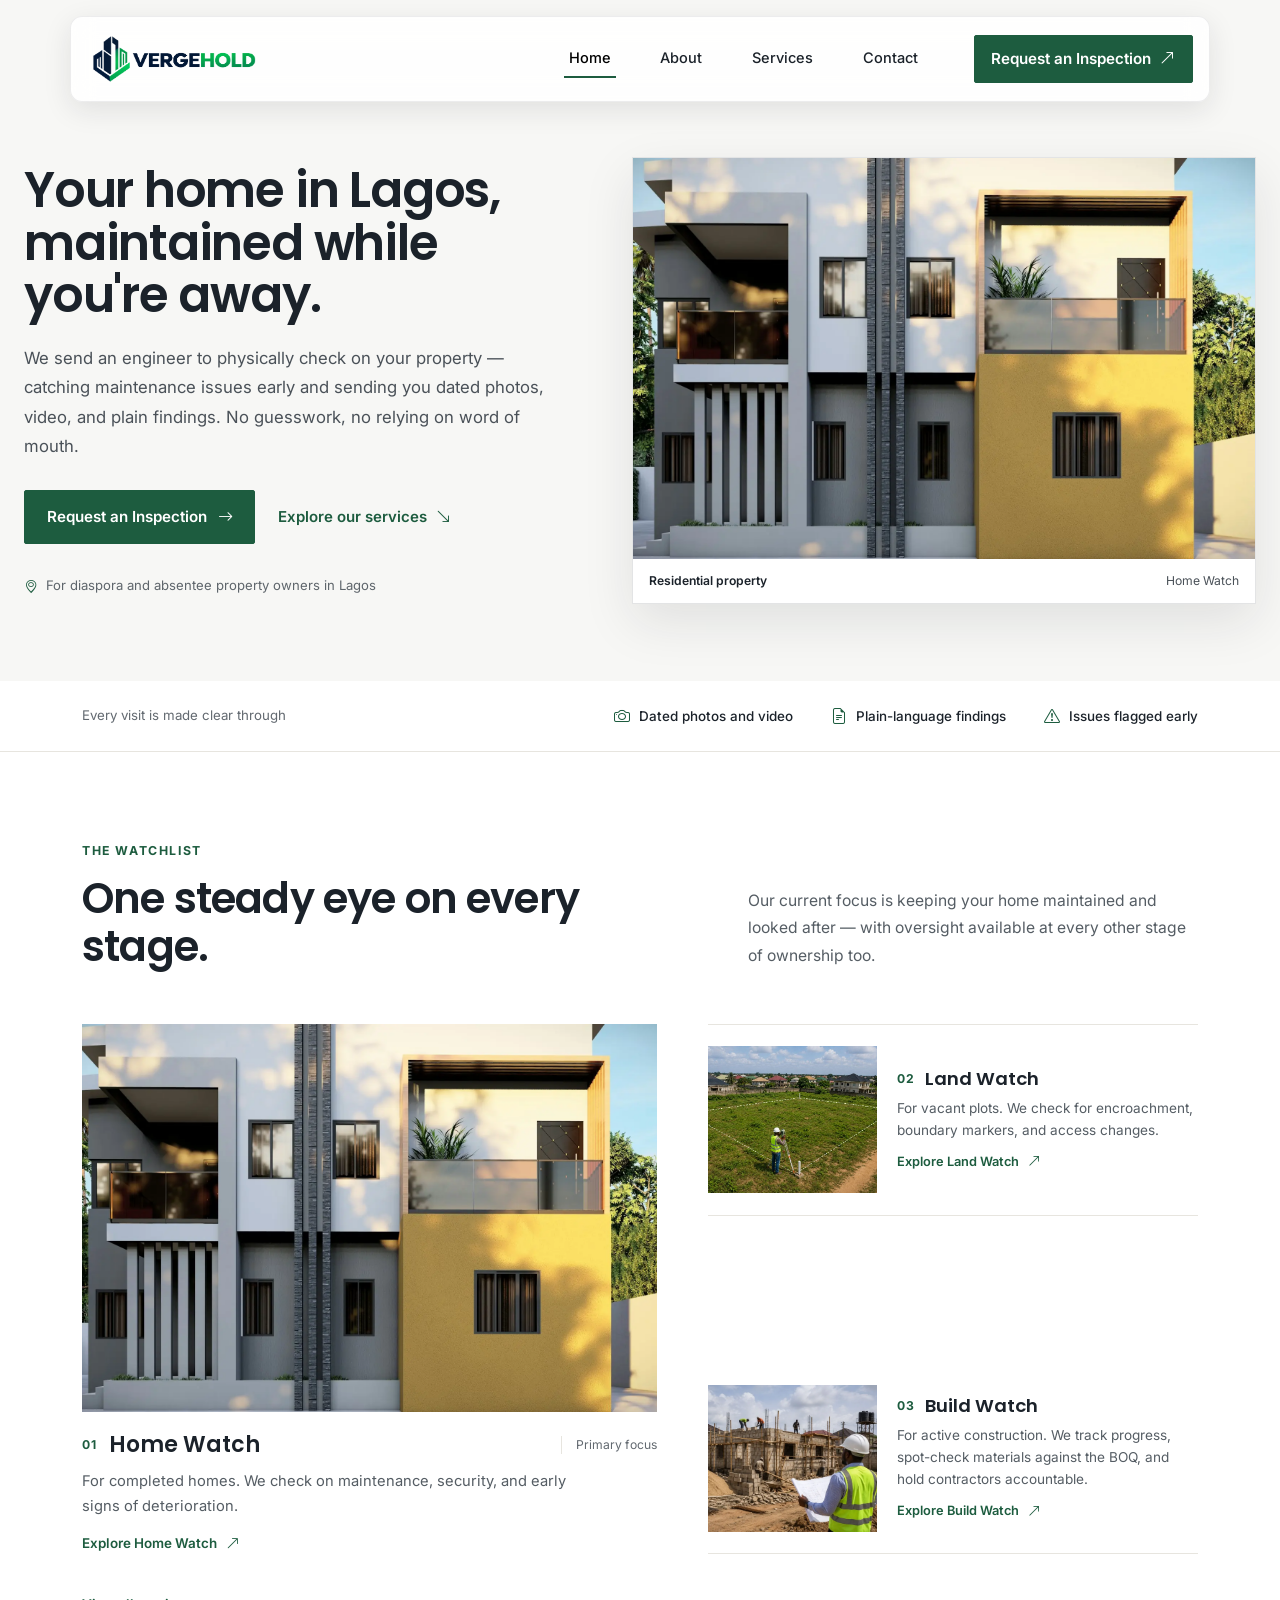
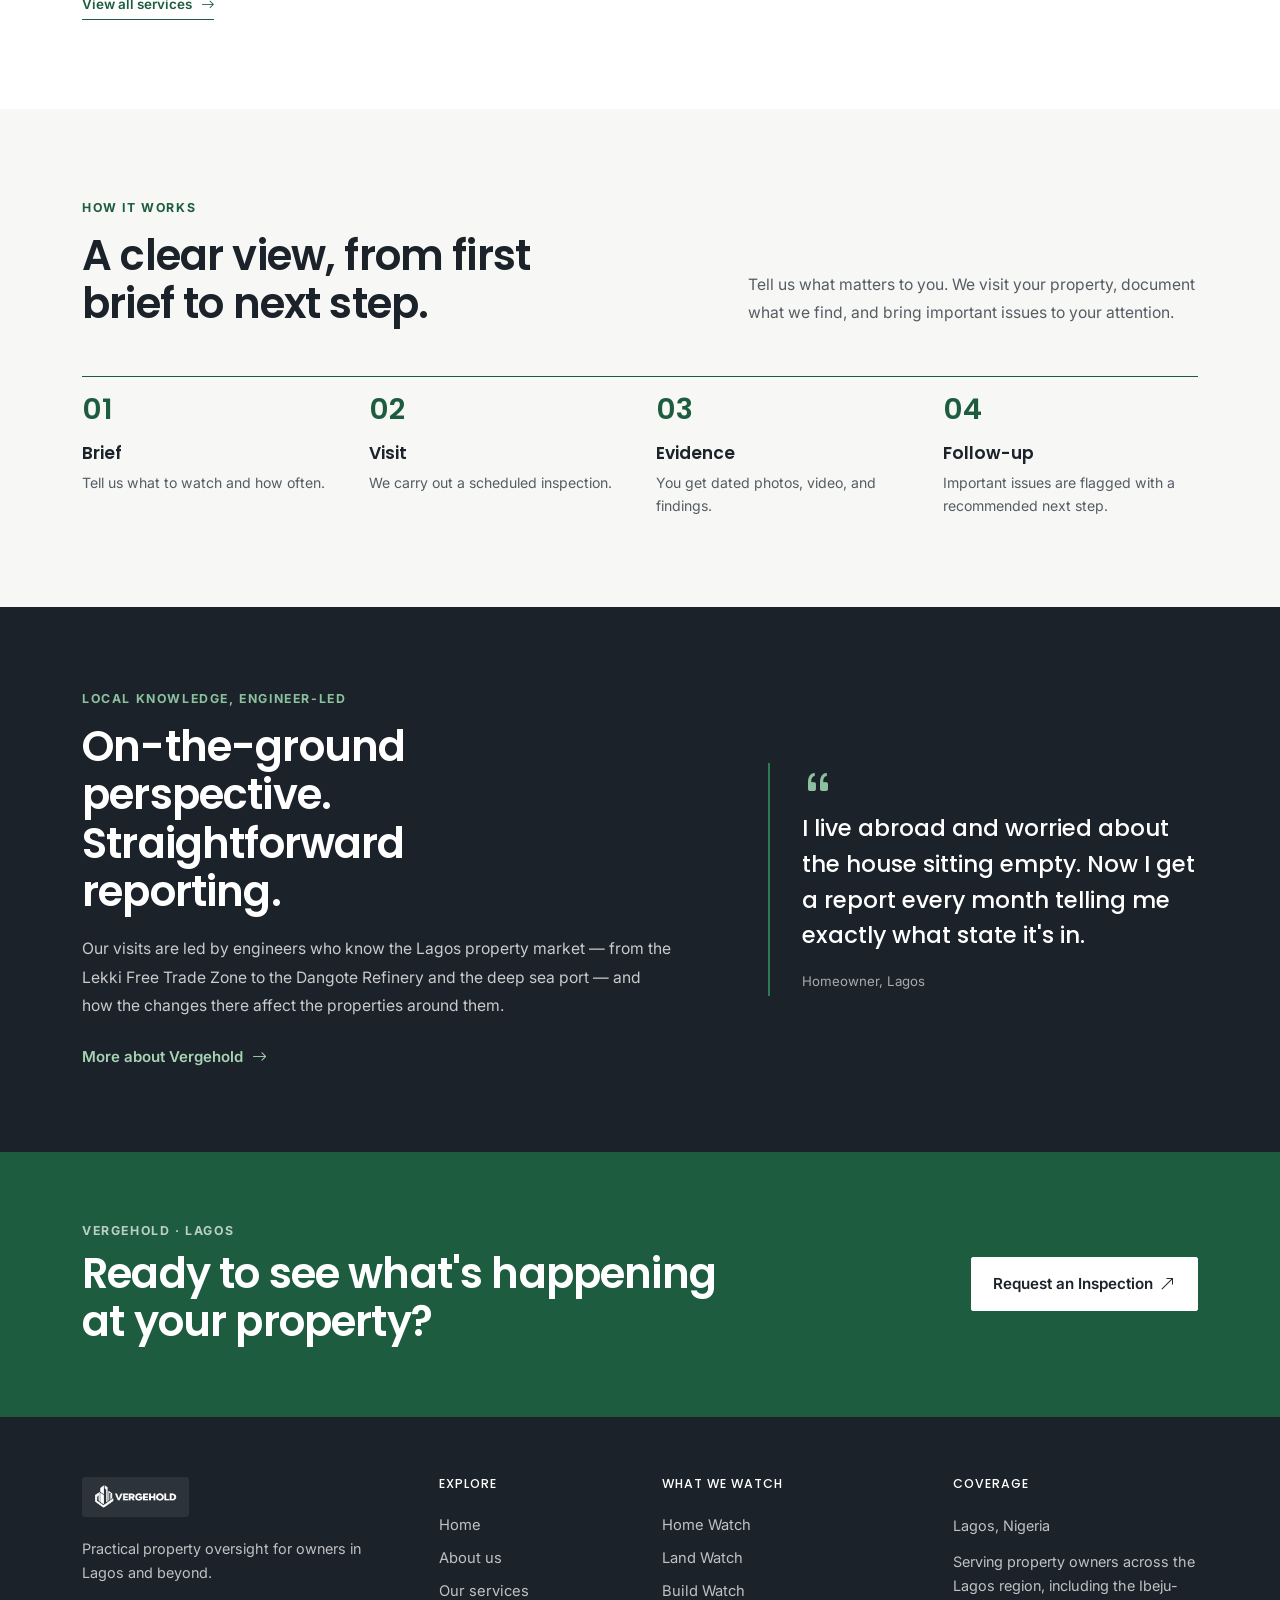
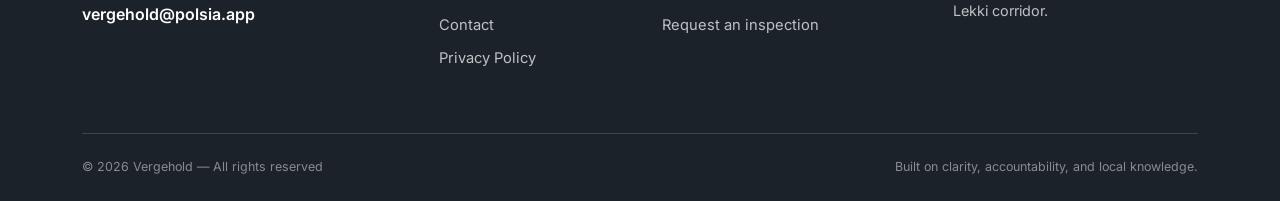
==== commit 25082d0e: "new clean up of codes" ====
--- a/index.html
+++ b/index.html
@@ -8,8 +8,6 @@
 
 <!-- Bootstrap 5 -->
 <link href="https://cdn.jsdelivr.net/npm/bootstrap@5.3.3/dist/css/bootstrap.min.css" rel="stylesheet">
-<!-- AOS scroll animation -->
-<link href="https://unpkg.com/aos@2.3.1/dist/aos.css" rel="stylesheet">
 <!-- Bootstrap Icons -->
 <link rel="stylesheet" href="https://cdn.jsdelivr.net/npm/bootstrap-icons@1.11.3/font/bootstrap-icons.css">
 <!-- Google Fonts -->
@@ -19,150 +17,157 @@
 <link rel="icon" type="image/svg+xml" href="favicon/vergehold_favicon.svg">
 <link href="style.css" rel="stylesheet">
 </head>
-<body>
+<body class="vh-home">
 <a href="#main-content" class="vh-skip-link">Skip to content</a>
 
-<!-- NAV -->
 <nav class="navbar navbar-expand-lg fixed-top" id="mainNav">
   <div class="container">
     <a class="navbar-brand d-flex align-items-center" href="index.html">
-      <img src="img/vergehold logo.png" alt="Vergehold" height="50">
+      <img src="img/vergehold logo.png" alt="Vergehold" width="2172" height="500">
     </a>
-    <button class="navbar-toggler" type="button" data-bs-toggle="collapse" data-bs-target="#navMenu" aria-label="Toggle navigation">
+    <button class="navbar-toggler" type="button" data-bs-toggle="collapse" data-bs-target="#navMenu" aria-controls="navMenu" aria-expanded="false" aria-label="Toggle navigation">
       <span class="navbar-toggler-icon"></span>
     </button>
     <div class="collapse navbar-collapse justify-content-end" id="navMenu">
       <ul class="navbar-nav align-items-lg-center gap-lg-2">
-        <li class="nav-item"><a class="nav-link active" href="index.html">Home</a></li>
+        <li class="nav-item"><a class="nav-link active" href="index.html" aria-current="page">Home</a></li>
         <li class="nav-item"><a class="nav-link" href="About.html">About</a></li>
         <li class="nav-item"><a class="nav-link" href="service.html">Services</a></li>
         <li class="nav-item"><a class="nav-link" href="contact.html">Contact</a></li>
         <li class="nav-item ms-lg-3">
-          <a class="btn btn-vh-primary" href="contact.html">Request an Inspection</a>
+          <a class="btn btn-vh-primary" href="contact.html">Request an Inspection <i class="bi bi-arrow-up-right" aria-hidden="true"></i></a>
         </li>
       </ul>
     </div>
   </div>
 </nav>
 
-<div id="main-content"></div>
-<!-- HERO -->
-<header class="vh-hero vh-hero--photo">
-  <div class="container">
-    <div class="row align-items-center g-5">
-      <div class="col-lg-6" data-aos="fade-up">
-        <h1 class="vh-display">Your home in Lagos, maintained while you're away.</h1>
-        <p class="vh-lead">
+<main id="main-content">
+  <header class="vh-home-hero">
+    <div class="container vh-home-hero__layout">
+      <div class="vh-home-hero__content">
+        <h1>Your home in Lagos, maintained while you're away.</h1>
+        <p class="vh-home-hero__lead">
           We send an engineer to physically check on your property — catching
           maintenance issues early and sending you dated photos, video, and
           plain findings. No guesswork, no relying on word of mouth.
         </p>
-        <div class="d-flex flex-wrap gap-3 mt-4">
-          <a href="contact.html" class="btn btn-vh-primary btn-lg">Request an Inspection</a>
-          <a href="service.html" class="btn btn-vh-outline btn-lg">See our services</a>
+        <div class="vh-home-hero__actions">
+          <a href="contact.html" class="btn btn-vh-primary btn-lg">Request an Inspection <i class="bi bi-arrow-right" aria-hidden="true"></i></a>
+          <a href="#services" class="vh-home-text-link">Explore our services <i class="bi bi-arrow-down-right" aria-hidden="true"></i></a>
         </div>
-      </div>
-
-    </div>
+        <p class="vh-home-hero__note"><i class="bi bi-geo-alt" aria-hidden="true"></i> For diaspora and absentee property owners in Lagos</p>
+      </div>
+      <figure class="vh-home-hero__image">
+        <img src="img/ferdinand-asakome-7W6O8y7U30s-unsplash.webp" alt="Modern residence surrounded by landscaped grounds" width="1920" height="1080" fetchpriority="high">
+        <figcaption><span>Residential property</span><span>Home Watch</span></figcaption>
+      </figure>
+    </div>
+  </header>
+
+  <section class="vh-home-proof" aria-label="How Vergehold keeps owners informed">
+    <div class="container">
+      <p>Every visit is made clear through</p>
+      <ul>
+        <li><i class="bi bi-camera" aria-hidden="true"></i><span>Dated photos and video</span></li>
+        <li><i class="bi bi-file-earmark-text" aria-hidden="true"></i><span>Plain-language findings</span></li>
+        <li><i class="bi bi-exclamation-triangle" aria-hidden="true"></i><span>Issues flagged early</span></li>
+      </ul>
+    </div>
+  </section>
+
+    <section class="vh-home-services" id="services">
+  <div class="container">
+    <div class="vh-home-section-heading">
+      <div>
+        <p class="vh-home-eyebrow">The Watchlist</p>
+        <h2>One steady eye on every stage.</h2>
+      </div>
+      <p>Our current focus is keeping your home maintained and looked after — with oversight available at every other stage of ownership too.</p>
+    </div>
+    <div class="vh-home-service-grid">
+      <article class="vh-home-service vh-home-service--primary">
+        <a class="vh-home-service__image" href="service.html#home-watch" aria-label="Learn about Home Watch">
+          <img src="img/ferdinand-asakome-7W6O8y7U30s-unsplash.webp" alt="Contemporary residential property for Home Watch oversight" width="1920" height="1080" loading="lazy">
+        </a>
+        <div class="vh-home-service__body">
+          <div class="vh-home-service__title"><span>01</span><h3>Home Watch</h3><span class="vh-home-service__tag">Primary focus</span></div>
+          <p>For completed homes. We check on maintenance, security, and early signs of deterioration.</p>
+          <a href="service.html#home-watch" class="vh-home-service__link">Explore Home Watch <i class="bi bi-arrow-up-right" aria-hidden="true"></i></a>
+        </div>
+      </article>
+      <div class="vh-home-service-list">
+        <article class="vh-home-service vh-home-service--compact">
+          <a class="vh-home-service__image" href="service.html#land-watch" aria-label="Learn about Land Watch">
+            <img src="img/5956335623796887515.jpg" alt="Surveyor checking a vacant plot in Lagos" width="800" height="533" loading="lazy">
+          </a>
+          <div class="vh-home-service__body">
+            <div class="vh-home-service__title"><span>02</span><h3>Land Watch</h3></div>
+            <p>For vacant plots. We check for encroachment, boundary markers, and access changes.</p>
+            <a href="service.html#land-watch" class="vh-home-service__link">Explore Land Watch <i class="bi bi-arrow-up-right" aria-hidden="true"></i></a>
+          </div>
+        </article>
+        <article class="vh-home-service vh-home-service--compact">
+          <a class="vh-home-service__image vh-home-service__image--build" href="service.html#build-watch" aria-label="Learn about Build Watch">
+            <img src="img/5956335623796887511.webp" alt="Engineer reviewing an active construction site while holding plans" width="1280" height="853" loading="lazy">
+          </a>
+          <div class="vh-home-service__body">
+            <div class="vh-home-service__title"><span>03</span><h3>Build Watch</h3></div>
+            <p>For active construction. We track progress, spot-check materials against the BOQ, and hold contractors accountable.</p>
+            <a href="service.html#build-watch" class="vh-home-service__link">Explore Build Watch <i class="bi bi-arrow-up-right" aria-hidden="true"></i></a>
+          </div>
+        </article>
+      </div>
+    </div>
+    <a href="service.html" class="vh-home-all-services">View all services <i class="bi bi-arrow-right" aria-hidden="true"></i></a>
   </div>
-</header>
-
-<!-- VALUE PROPS -->
-<section class="vh-section">
-  <div class="container">
-    <div class="row g-4">
-      <div class="col-md-4" data-aos="fade-up">
-        <div class="vh-icon-circle"><i class="bi bi-camera"></i></div>
-        <h3 class="vh-value-title">See clearly</h3>
-        <p class="vh-value-text">Dated photos and video from every visit, so you see the property as it actually is — not as it's described to you.</p>
-      </div>
-      <div class="col-md-4" data-aos="fade-up" data-aos-delay="100">
-        <div class="vh-icon-circle"><i class="bi bi-file-earmark-text"></i></div>
-        <h3 class="vh-value-title">Read plainly</h3>
-        <p class="vh-value-text">Findings written in plain language. No jargon, no vague reassurance — just what was seen and what it means.</p>
-      </div>
-      <div class="col-md-4" data-aos="fade-up" data-aos-delay="200">
-        <div class="vh-icon-circle"><i class="bi bi-exclamation-triangle"></i></div>
-        <h3 class="vh-value-title">Act early</h3>
-        <p class="vh-value-text">Issues get flagged the moment they're spotted, with a clear next step — before small problems become expensive ones.</p>
-      </div>
-    </div>
-  </div>
-</section>
-
-<!-- SERVICES TEASER -->
-<section class="vh-section vh-section--tint">
-  <div class="container">
-    <div class="row mb-5">
-      <div class="col-lg-7" data-aos="fade-up">
-        <h2 class="vh-h2">The Watchlist</h2>
-        <p class="vh-lead">Our current focus is keeping your home maintained and looked after — with oversight available at every other stage of ownership too.</p>
-      </div>
-    </div>
-    <div class="row g-4">
-      <div class="col-md-4" data-aos="fade-up">
-        <div class="vh-service-card vh-service-card--lead">
-          <span class="vh-badge">Primary focus</span>
-          <img src="img/ferdinand-asakome-7W6O8y7U30s-unsplash.jpg" alt="Engineer inspecting a property during a Home Watch visit" class="vh-service-card__image">
-          <h3>Home Watch</h3>
-          <p>For completed homes. We check on maintenance, security, and early signs of deterioration.</p>
+  </section>
+
+  <section class="vh-home-process">
+    <div class="container">
+      <div class="vh-home-section-heading">
+        <div>
+          <p class="vh-home-eyebrow">How it works</p>
+          <h2>A clear view, from first brief to next step.</h2>
         </div>
-      </div>
-      <div class="col-md-4" data-aos="fade-up" data-aos-delay="100">
-        <div class="vh-service-card">
-          <img src="img/5956335623796887515.jpg" alt="Surveying a vacant plot during a Land Watch inspection" class="vh-service-card__image">
-          <h3>Land Watch</h3>
-          <p>For vacant plots. We check for encroachment, boundary markers, and access changes.</p>
-        </div>
-      </div>
-      <div class="col-md-4" data-aos="fade-up" data-aos-delay="200">
-        <div class="vh-service-card">
-          <img src="img/5956335623796887511.jpg" alt="Construction site supervision during a Build Watch inspection" class="vh-service-card__image">
-          <h3>Build Watch</h3>
-          <p>For active construction. We track progress, spot-check materials against the BOQ, and hold contractors accountable.</p>
-        </div>
-      </div>
-    </div>
-    <div class="mt-5" data-aos="fade-up">
-      <a href="service.html" class="vh-link-arrow">View all services</a>
-    </div>
-  </div>
-</section>
-
-<!-- TRUST SNIPPET -->
-<section class="vh-section">
-  <div class="container">
-    <div class="row align-items-center g-5">
-      <div class="col-lg-6" data-aos="fade-up">
-        <h2 class="vh-h2">Local knowledge, engineer-led.</h2>
-        <p class="vh-lead">
-          Our visits are led by engineers who know the Lagos property market —
-          from the Lekki Free Trade Zone to the Dangote Refinery and the deep
-          sea port — and how the changes there affect the properties around them.
-        </p>
-        <a href="About.html" class="vh-link-arrow">More about us</a>
-      </div>
-      <div class="col-lg-6" data-aos="fade-up" data-aos-delay="100">
-        <img src="img/darrel-louise-almanzor-td8weHnM0-c-unsplash.jpg" alt="Engineer conducting a property inspection" class="vh-trust-img">
-        <blockquote class="vh-quote">
-          I live abroad and worried about the house sitting empty. Now I get
-          a report every month telling me exactly what state it's in.
-          <footer>Homeowner, Lagos</footer>
-        </blockquote>
-      </div>
-    </div>
-  </div>
-</section>
-
-<!-- FINAL CTA -->
-<section class="vh-cta">
-  <div class="container text-center" data-aos="fade-up">
-    <h2 class="vh-h2">Ready to see what's happening at your property?</h2>
-    <a href="contact.html" class="btn btn-vh-primary btn-lg mt-3">Request an Inspection</a>
-  </div>
-</section>
-
-<!-- FOOTER -->
+        <p>Tell us what matters to you. We visit your property, document what we find, and bring important issues to your attention.</p>
+      </div>
+      <ol class="vh-home-steps">
+        <li><span>01</span><div><h3>Brief</h3><p>Tell us what to watch and how often.</p></div></li>
+        <li><span>02</span><div><h3>Visit</h3><p>We carry out a scheduled inspection.</p></div></li>
+        <li><span>03</span><div><h3>Evidence</h3><p>You get dated photos, video, and findings.</p></div></li>
+        <li><span>04</span><div><h3>Follow-up</h3><p>Important issues are flagged with a recommended next step.</p></div></li>
+      </ol>
+    </div>
+  </section>
+
+  <section class="vh-home-trust">
+    <div class="container vh-home-trust__layout">
+      <div>
+        <p class="vh-home-eyebrow">Local knowledge, engineer-led</p>
+        <h2>On-the-ground perspective. Straightforward reporting.</h2>
+        <p>Our visits are led by engineers who know the Lagos property market — from the Lekki Free Trade Zone to the Dangote Refinery and the deep sea port — and how the changes there affect the properties around them.</p>
+        <a href="About.html" class="vh-home-text-link">More about Vergehold <i class="bi bi-arrow-right" aria-hidden="true"></i></a>
+      </div>
+      <blockquote>
+        <i class="bi bi-quote" aria-hidden="true"></i>
+        <p>I live abroad and worried about the house sitting empty. Now I get a report every month telling me exactly what state it's in.</p>
+        <footer>Homeowner, Lagos</footer>
+      </blockquote>
+    </div>
+  </section>
+
+  <section class="vh-home-cta">
+    <div class="container vh-home-cta__layout">
+      <div>
+        <p class="vh-home-eyebrow">Vergehold · Lagos</p>
+        <h2>Ready to see what's happening at your property?</h2>
+      </div>
+      <a href="contact.html" class="btn btn-vh-light btn-lg">Request an Inspection <i class="bi bi-arrow-up-right" aria-hidden="true"></i></a>
+    </div>
+  </section>
+</main>
+
 <footer class="vh-footer">
   <div class="container">
     <div class="vh-footer-main">
@@ -200,9 +205,7 @@
 </footer>
 
 <script src="https://cdn.jsdelivr.net/npm/bootstrap@5.3.3/dist/js/bootstrap.bundle.min.js"></script>
-<script src="https://unpkg.com/aos@2.3.1/dist/aos.js"></script>
 <script src="index.js"></script>
-<!-- STICKY MOBILE CTA -->
 <a href="contact.html" id="stickyMobileCta" class="vh-sticky-cta">
   <i class="bi bi-calendar-check" aria-hidden="true"></i> Request an Inspection
 </a>
--- a/style.css
+++ b/style.css
@@ -698,3 +698,1774 @@
 .vh-404 .vh-lead {
   max-width: 46ch;
 }
+<<<<<<< HEAD
+=======
+
+/* HOMEPAGE */
+.vh-home {
+  overflow-x: clip;
+}
+
+.vh-home #mainNav {
+  top: 1rem;
+  right: 1rem;
+  left: 1rem;
+}
+.vh-home #mainNav > .container {
+  padding: 0.5rem 1rem;
+  border: 1px solid rgba(27, 34, 42, 0.08);
+  border-radius: 12px;
+  background: rgba(255, 255, 255, 0.88);
+  box-shadow: 0 8px 28px rgba(27, 34, 42, 0.1);
+  -webkit-backdrop-filter: blur(12px);
+  backdrop-filter: blur(12px);
+}
+.vh-home #mainNav.is-scrolled > .container {
+  box-shadow: 0 8px 24px rgba(27, 34, 42, 0.08);
+}
+.vh-home #mainNav .navbar-brand img {
+  display: block;
+  width: 174px;
+  height: auto;
+  padding: 0;
+  border-radius: 0;
+  background: transparent;
+  filter: none;
+}
+.vh-home #mainNav .navbar-nav {
+  gap: 0.15rem;
+}
+.vh-home #mainNav .nav-link {
+  padding: 0.7rem 0.8rem;
+  font-size: 0.91rem;
+}
+.vh-home #mainNav .navbar-toggler {
+  color: var(--vh-charcoal);
+  border: 0;
+  box-shadow: none;
+}
+.vh-home #mainNav .btn-vh-primary {
+  margin-left: 0.7rem;
+  padding: 0.72rem 1.05rem;
+}
+.vh-home #mainNav .btn-vh-primary i {
+  margin-left: 0.3rem;
+}
+
+.vh-home .btn-vh-primary {
+  border-radius: 2px;
+  padding: 0.9rem 1.35rem;
+  font-size: 0.95rem;
+  font-weight: 600;
+}
+.vh-home .btn-vh-primary i,
+.vh-home .btn-vh-light i {
+  margin-left: 0.45rem;
+}
+.vh-home .btn-vh-primary:focus-visible,
+.vh-home .btn-vh-light:focus-visible,
+.vh-home .vh-home-text-link:focus-visible,
+.vh-home .vh-home-service__link:focus-visible,
+.vh-home .vh-home-all-services:focus-visible,
+.vh-home #mainNav a:focus-visible,
+.vh-home .vh-home-service__image:focus-visible,
+.vh-home .vh-sticky-cta:focus-visible {
+  outline: 3px solid var(--vh-forest-light);
+  outline-offset: 4px;
+}
+
+.vh-home-eyebrow {
+  margin: 0 0 1rem;
+  color: var(--vh-forest);
+  font-size: 0.77rem;
+  font-weight: 700;
+  letter-spacing: 0.13em;
+  line-height: 1.4;
+  text-transform: uppercase;
+}
+.vh-home-hero {
+  padding: 9.5rem 0 4.5rem;
+  background: var(--vh-off-white);
+}
+.vh-home-hero > .container {
+  padding-right: 1.5rem;
+  padding-left: 1.5rem;
+}
+.vh-home-hero__layout {
+  display: grid;
+  grid-template-columns: minmax(0, 0.92fr) minmax(0, 1.08fr);
+  align-items: center;
+  gap: clamp(2.5rem, 6vw, 6.5rem);
+  max-width: 1320px;
+}
+.vh-home-hero__content {
+  padding: 0.75rem 0;
+}
+.vh-home-hero h1 {
+  margin: 0;
+  font-size: clamp(2.8rem, 3.8vw, 3.75rem);
+  font-weight: 600;
+  letter-spacing: -0.025em;
+  line-height: 1.08;
+}
+.vh-home-hero__lead {
+  max-width: 52ch;
+  margin: 1.4rem 0 0;
+  color: #4A5158;
+  font-size: 1.05rem;
+  line-height: 1.75;
+}
+.vh-home-hero__actions {
+  display: flex;
+  flex-wrap: wrap;
+  align-items: center;
+  gap: 1.4rem;
+  margin-top: 1.8rem;
+}
+.vh-home-text-link {
+  display: inline-flex;
+  align-items: center;
+  gap: 0.55rem;
+  color: var(--vh-forest);
+  font-size: 0.94rem;
+  font-weight: 600;
+  text-decoration: none;
+}
+.vh-home-text-link:hover {
+  color: var(--vh-forest-light);
+}
+.vh-home-hero__note {
+  display: flex;
+  align-items: flex-start;
+  gap: 0.55rem;
+  margin: 2rem 0 0;
+  color: #5E656B;
+  font-size: 0.82rem;
+  line-height: 1.5;
+}
+.vh-home-hero__note i {
+  flex: 0 0 auto;
+  margin-top: 0.08rem;
+  color: var(--vh-forest);
+}
+.vh-home-hero__image {
+  min-width: 0;
+  margin: 0;
+  border: 1px solid rgba(27, 34, 42, 0.12);
+  background: var(--vh-white);
+  box-shadow: 0 18px 48px rgba(27, 34, 42, 0.1);
+}
+.vh-home-hero__image img {
+  display: block;
+  width: 100%;
+  height: auto;
+  aspect-ratio: 1.55;
+  object-fit: cover;
+  object-position: center 52%;
+}
+.vh-home-hero__image figcaption {
+  display: flex;
+  justify-content: space-between;
+  gap: 1rem;
+  padding: 0.8rem 1rem;
+  color: #4A5158;
+  font-size: 0.76rem;
+  line-height: 1.45;
+}
+.vh-home-hero__image figcaption span:first-child {
+  color: var(--vh-charcoal);
+  font-weight: 600;
+}
+
+.vh-home-proof {
+  border-bottom: 1px solid var(--vh-tint);
+  background: var(--vh-white);
+}
+.vh-home-proof .container {
+  display: flex;
+  align-items: center;
+  justify-content: space-between;
+  gap: 2rem;
+  padding-top: 1.45rem;
+  padding-bottom: 1.45rem;
+}
+.vh-home-proof p {
+  margin: 0;
+  color: #626970;
+  font-size: 0.83rem;
+}
+.vh-home-proof ul {
+  display: flex;
+  flex-wrap: wrap;
+  justify-content: flex-end;
+  gap: clamp(1.25rem, 3vw, 3rem);
+  margin: 0;
+  padding: 0;
+  list-style: none;
+}
+.vh-home-proof li {
+  display: flex;
+  align-items: center;
+  gap: 0.55rem;
+  color: var(--vh-charcoal);
+  font-size: 0.84rem;
+  font-weight: 500;
+}
+.vh-home-proof li i {
+  color: var(--vh-forest);
+  font-size: 1rem;
+}
+
+.vh-home-services,
+.vh-home-process {
+  padding: clamp(4.5rem, 7vw, 7rem) 0;
+}
+.vh-home-services {
+  background: var(--vh-white);
+}
+.vh-home-section-heading {
+  display: grid;
+  grid-template-columns: minmax(0, 1fr) minmax(16rem, 0.72fr);
+  align-items: end;
+  gap: 2.5rem;
+  margin-bottom: 3.25rem;
+}
+.vh-home-section-heading h2,
+.vh-home-trust h2,
+.vh-home-cta h2 {
+  max-width: 19ch;
+  margin: 0;
+  font-size: clamp(2rem, 3.25vw, 3rem);
+  font-weight: 600;
+  letter-spacing: -0.02em;
+  line-height: 1.16;
+}
+.vh-home-section-heading > p {
+  max-width: 45ch;
+  margin: 0 0 0.15rem;
+  color: #555D64;
+  font-size: 0.98rem;
+  line-height: 1.75;
+}
+.vh-home-service-grid {
+  display: grid;
+  grid-template-columns: minmax(0, 1.08fr) minmax(0, 0.92fr);
+  align-items: stretch;
+  gap: clamp(2rem, 4vw, 4rem);
+}
+.vh-home-service {
+  min-width: 0;
+}
+.vh-home-service__image {
+  display: block;
+  overflow: hidden;
+  background: var(--vh-off-white);
+}
+.vh-home-service__image img {
+  display: block;
+  width: 100%;
+  height: 100%;
+  object-fit: cover;
+  transition: transform 350ms ease;
+}
+.vh-home-service__image:hover img {
+  transform: scale(1.012);
+}
+.vh-home-service--primary .vh-home-service__image {
+  aspect-ratio: 1.48;
+}
+.vh-home-service--primary .vh-home-service__image img {
+  object-position: center 54%;
+}
+.vh-home-service__body {
+  padding-top: 1.25rem;
+}
+.vh-home-service__title {
+  display: flex;
+  align-items: center;
+  flex-wrap: wrap;
+  gap: 0.75rem;
+}
+.vh-home-service__title > span:first-child {
+  color: var(--vh-forest);
+  font-size: 0.76rem;
+  font-weight: 700;
+  letter-spacing: 0.08em;
+}
+.vh-home-service__title h3 {
+  margin: 0;
+  font-size: 1.38rem;
+  font-weight: 600;
+}
+.vh-home-service__tag {
+  margin-left: auto;
+  padding-left: 0.85rem;
+  border-left: 1px solid var(--vh-tint);
+  color: #626970;
+  font-size: 0.76rem;
+}
+.vh-home-service__body > p {
+  max-width: 55ch;
+  margin: 0.65rem 0 0;
+  color: #555D64;
+  font-size: 0.92rem;
+  line-height: 1.7;
+}
+.vh-home-service__link,
+.vh-home-all-services {
+  display: inline-flex;
+  align-items: center;
+  gap: 0.55rem;
+  color: var(--vh-forest);
+  font-size: 0.84rem;
+  font-weight: 600;
+  text-decoration: none;
+}
+.vh-home-service__link {
+  margin-top: 0.9rem;
+}
+.vh-home-service__link:hover,
+.vh-home-all-services:hover {
+  color: var(--vh-forest-light);
+}
+.vh-home-service-list {
+  display: flex;
+  flex-direction: column;
+  justify-content: space-between;
+  border-top: 1px solid var(--vh-tint);
+}
+.vh-home-service--compact {
+  display: grid;
+  grid-template-columns: minmax(7rem, 0.72fr) minmax(0, 1.28fr);
+  align-items: center;
+  gap: 1.25rem;
+  padding: 1.35rem 0;
+  border-bottom: 1px solid var(--vh-tint);
+}
+.vh-home-service--compact .vh-home-service__image {
+  aspect-ratio: 1.15;
+  height: 100%;
+  min-height: 8.5rem;
+}
+.vh-home-service__image--build img {
+  object-position: 75% center;
+}
+.vh-home-service--compact .vh-home-service__body {
+  padding: 0;
+}
+.vh-home-service--compact .vh-home-service__title {
+  gap: 0.6rem;
+}
+.vh-home-service--compact .vh-home-service__title h3 {
+  font-size: 1.15rem;
+}
+.vh-home-service--compact .vh-home-service__body > p {
+  margin-top: 0.5rem;
+  font-size: 0.85rem;
+  line-height: 1.6;
+}
+.vh-home-service--compact .vh-home-service__link {
+  margin-top: 0.65rem;
+  font-size: 0.8rem;
+}
+.vh-home-all-services {
+  margin-top: 2.5rem;
+  padding-bottom: 0.25rem;
+  border-bottom: 1px solid var(--vh-forest);
+}
+
+.vh-home-process {
+  background: var(--vh-off-white);
+}
+.vh-home-process .vh-home-section-heading {
+  margin-bottom: 3rem;
+}
+.vh-home-steps {
+  position: relative;
+  display: grid;
+  grid-template-columns: repeat(4, minmax(0, 1fr));
+  gap: clamp(1rem, 2.5vw, 2.5rem);
+  margin: 0;
+  padding: 0;
+  list-style: none;
+}
+.vh-home-steps::before {
+  position: absolute;
+  top: 0;
+  right: 0;
+  left: 0;
+  height: 1px;
+  background: var(--vh-forest);
+  content: "";
+}
+.vh-home-steps li {
+  display: flex;
+  flex-direction: column;
+  align-items: flex-start;
+  gap: 1.2rem;
+  padding-top: 1.15rem;
+}
+.vh-home-steps li > span {
+  color: var(--vh-forest);
+  font-family: 'Poppins', sans-serif;
+  font-size: 1.8rem;
+  font-weight: 600;
+  line-height: 1;
+}
+.vh-home-steps h3 {
+  margin: 0 0 0.45rem;
+  font-size: 1.08rem;
+  font-weight: 600;
+}
+.vh-home-steps p {
+  max-width: 27ch;
+  margin: 0;
+  color: #555D64;
+  font-size: 0.88rem;
+  line-height: 1.65;
+}
+
+.vh-home-trust {
+  padding: clamp(4rem, 6.5vw, 6.5rem) 0;
+  background: var(--vh-charcoal);
+  color: var(--vh-off-white);
+}
+.vh-home-trust__layout {
+  display: grid;
+  grid-template-columns: minmax(0, 1fr) minmax(18rem, 0.72fr);
+  align-items: center;
+  gap: clamp(3rem, 7vw, 7rem);
+}
+.vh-home-trust .vh-home-eyebrow {
+  color: #8BC19E;
+}
+.vh-home-trust h2 {
+  max-width: 15ch;
+  color: var(--vh-white);
+}
+.vh-home-trust__layout > div > p:not(.vh-home-eyebrow) {
+  max-width: 59ch;
+  margin: 1.2rem 0 1.5rem;
+  color: rgba(255, 255, 255, 0.76);
+  font-size: 0.98rem;
+  line-height: 1.8;
+}
+.vh-home-trust .vh-home-text-link {
+  color: #A7D3B4;
+}
+.vh-home-trust blockquote {
+  margin: 0;
+  padding: 0.25rem 0 0.25rem 2rem;
+  border-left: 2px solid var(--vh-forest-light);
+}
+.vh-home-trust blockquote > i {
+  color: #8BC19E;
+  font-size: 2rem;
+  line-height: 1;
+}
+.vh-home-trust blockquote p {
+  margin: 0.65rem 0 1.1rem;
+  color: var(--vh-white);
+  font-family: 'Poppins', sans-serif;
+  font-size: clamp(1.15rem, 1.8vw, 1.5rem);
+  font-weight: 500;
+  line-height: 1.55;
+}
+.vh-home-trust blockquote footer {
+  color: rgba(255, 255, 255, 0.62);
+  font-size: 0.83rem;
+}
+
+.vh-home-cta {
+  padding: clamp(3rem, 5.5vw, 5rem) 0;
+  background: var(--vh-forest);
+  color: var(--vh-white);
+}
+.vh-home-cta__layout {
+  display: flex;
+  align-items: center;
+  justify-content: space-between;
+  gap: 2rem;
+}
+.vh-home-cta .vh-home-eyebrow {
+  margin-bottom: 0.65rem;
+  color: rgba(255, 255, 255, 0.7);
+}
+.vh-home-cta h2 {
+  max-width: 24ch;
+  color: var(--vh-white);
+}
+.vh-home .btn-vh-light {
+  display: inline-flex;
+  flex: 0 0 auto;
+  align-items: center;
+  justify-content: center;
+  border: 1px solid var(--vh-white);
+  border-radius: 2px;
+  background: var(--vh-white);
+  color: var(--vh-charcoal);
+  padding: 0.9rem 1.35rem;
+  font-size: 0.95rem;
+  font-weight: 600;
+}
+.vh-home .btn-vh-light:hover {
+  border-color: var(--vh-off-white);
+  background: var(--vh-off-white);
+  color: var(--vh-charcoal);
+}
+
+.vh-home .vh-footer {
+  padding-top: 3.75rem;
+}
+.vh-home .vh-footer-main {
+  grid-template-columns: 1.4fr 0.8fr 1.1fr 1.1fr;
+  gap: clamp(1.5rem, 3.5vw, 3.5rem);
+}
+.vh-home .vh-footer-bottom {
+  margin-top: 0.5rem;
+}
+
+@media (max-width: 991.98px) {
+  .vh-home #navMenu {
+    padding: 0.55rem 0 0.25rem;
+  }
+  .vh-home #mainNav .navbar-nav {
+    align-items: stretch !important;
+    gap: 0;
+  }
+  .vh-home #mainNav .nav-link {
+    padding: 0.65rem 0;
+  }
+  .vh-home #mainNav .btn-vh-primary {
+    margin: 0.6rem 0 0.4rem;
+  }
+  .vh-home-hero {
+    padding-top: 8rem;
+  }
+  .vh-home-hero__layout {
+    grid-template-columns: minmax(0, 1fr);
+    gap: 2rem;
+  }
+  .vh-home-hero__content {
+    max-width: 46rem;
+  }
+  .vh-home-hero h1 {
+    max-width: 17ch;
+    font-size: clamp(2.7rem, 5vw, 3.75rem);
+  }
+  .vh-home-hero__actions {
+    align-items: flex-start;
+    flex-direction: column;
+    gap: 1rem;
+  }
+  .vh-home-hero__image img {
+    aspect-ratio: 1.8;
+  }
+  .vh-home-proof .container {
+    align-items: flex-start;
+    flex-direction: column;
+    gap: 0.85rem;
+  }
+  .vh-home-proof ul {
+    justify-content: flex-start;
+    gap: 1rem 2rem;
+  }
+  .vh-home-service-grid {
+    grid-template-columns: 1fr;
+    gap: 2.5rem;
+  }
+  .vh-home-service--primary .vh-home-service__image {
+    aspect-ratio: 1.9;
+  }
+  .vh-home-service-list {
+    display: grid;
+    grid-template-columns: repeat(2, minmax(0, 1fr));
+    gap: 1.5rem;
+    border: 0;
+  }
+  .vh-home-service--compact {
+    display: flex;
+    align-items: stretch;
+    flex-direction: column;
+    gap: 0;
+    padding: 0;
+    border-bottom: 1px solid var(--vh-tint);
+  }
+  .vh-home-service--compact .vh-home-service__image {
+    aspect-ratio: 1.45;
+    height: auto;
+  }
+  .vh-home-service--compact .vh-home-service__body {
+    padding: 1rem 0 1.25rem;
+  }
+  .vh-home-trust__layout {
+    grid-template-columns: minmax(0, 1fr) minmax(15rem, 0.8fr);
+    gap: 2.5rem;
+  }
+  .vh-home .vh-footer-main {
+    grid-template-columns: repeat(2, minmax(0, 1fr));
+    gap: 2.5rem 2rem;
+  }
+  .vh-home .vh-footer-brand {
+    grid-column: 1 / -1;
+  }
+}
+
+@media (max-width: 767.98px) {
+  .vh-home #mainNav > .container {
+    padding: 0.65rem 1rem;
+  }
+  .vh-home #mainNav .navbar-brand img {
+    width: 156px;
+  }
+  .vh-home #mainNav .navbar-collapse {
+    border-top: 1px solid var(--vh-tint);
+    margin-top: 0.6rem;
+    padding-top: 0.6rem;
+  }
+  .vh-home-hero {
+    padding: 6.25rem 0 2.5rem;
+  }
+  .vh-home-hero > .container {
+    padding-right: 1rem;
+    padding-left: 1rem;
+  }
+  .vh-home-hero__layout {
+    grid-template-columns: minmax(0, 1fr);
+    gap: 1.5rem;
+  }
+  .vh-home-hero__content {
+    padding: 0;
+  }
+  .vh-home-eyebrow {
+    margin-bottom: 0.8rem;
+    font-size: 0.72rem;
+  }
+  .vh-home-hero h1 {
+    max-width: none;
+    font-size: clamp(2.15rem, 9vw, 2.7rem);
+    line-height: 1.06;
+  }
+  .vh-home-hero__lead {
+    margin-top: 1rem;
+    font-size: 0.98rem;
+    line-height: 1.7;
+  }
+  .vh-home-hero__actions {
+    align-items: flex-start;
+    gap: 1.1rem;
+    margin-top: 1.4rem;
+  }
+  .vh-home-hero__actions .btn {
+    width: 100%;
+    justify-content: center;
+  }
+  .vh-home-hero__note {
+    margin-top: 1.1rem;
+  }
+  .vh-home-hero__image img {
+    aspect-ratio: 1.5;
+  }
+  .vh-home-hero__image figcaption {
+    flex-direction: column;
+    gap: 0.15rem;
+    padding-top: 0.65rem;
+    padding-bottom: 0.65rem;
+  }
+  .vh-home-proof .container {
+    padding-top: 1.15rem;
+    padding-bottom: 1.15rem;
+  }
+  .vh-home-proof ul {
+    display: grid;
+    grid-template-columns: 1fr;
+    gap: 0.7rem;
+  }
+  .vh-home-proof li {
+    font-size: 0.82rem;
+  }
+  .vh-home-services,
+  .vh-home-process {
+    padding: 3.75rem 0;
+  }
+  .vh-home-section-heading {
+    grid-template-columns: minmax(0, 1fr);
+    gap: 0.9rem;
+    margin-bottom: 2rem;
+  }
+  .vh-home-section-heading h2,
+  .vh-home-trust h2,
+  .vh-home-cta h2 {
+    font-size: clamp(1.95rem, 8vw, 2.45rem);
+  }
+  .vh-home-section-heading > p {
+    font-size: 0.92rem;
+    line-height: 1.7;
+  }
+  .vh-home-service-grid {
+    gap: 1.75rem;
+  }
+  .vh-home-service--primary .vh-home-service__image {
+    aspect-ratio: 1.35;
+  }
+  .vh-home-service-list {
+    grid-template-columns: minmax(0, 1fr);
+    gap: 0;
+  }
+  .vh-home-service--compact {
+    display: grid;
+    grid-template-columns: minmax(6.5rem, 0.75fr) minmax(0, 1.25fr);
+    align-items: center;
+    gap: 1rem;
+    padding: 1rem 0;
+  }
+  .vh-home-service--compact .vh-home-service__image {
+    aspect-ratio: 1;
+    height: auto;
+    min-height: 0;
+  }
+  .vh-home-service--compact .vh-home-service__body {
+    padding: 0;
+  }
+  .vh-home-service__title {
+    gap: 0.55rem;
+  }
+  .vh-home-service__title h3 {
+    font-size: 1.2rem;
+  }
+  .vh-home-service__tag {
+    padding-left: 0.55rem;
+    font-size: 0.7rem;
+  }
+  .vh-home-service__body > p {
+    font-size: 0.87rem;
+  }
+  .vh-home-service--compact .vh-home-service__title h3 {
+    font-size: 1.05rem;
+  }
+  .vh-home-service--compact .vh-home-service__body > p {
+    font-size: 0.82rem;
+    line-height: 1.55;
+  }
+  .vh-home-service--compact .vh-home-service__link {
+    font-size: 0.76rem;
+  }
+  .vh-home-all-services {
+    margin-top: 1.7rem;
+  }
+  .vh-home-process .vh-home-section-heading {
+    margin-bottom: 2rem;
+  }
+  .vh-home-steps {
+    grid-template-columns: minmax(0, 1fr);
+    gap: 0;
+    padding-left: 0;
+  }
+  .vh-home-steps::before {
+    top: 0.8rem;
+    bottom: 0.8rem;
+    left: 1.12rem;
+    width: 1px;
+    height: auto;
+  }
+  .vh-home-steps li {
+    display: grid;
+    grid-template-columns: 2.25rem minmax(0, 1fr);
+    align-items: start;
+    column-gap: 1rem;
+    padding: 0.85rem 0;
+  }
+  .vh-home-steps li > span {
+    position: relative;
+    z-index: 1;
+    padding: 0.08rem 0.25rem 0.08rem 0;
+    background: var(--vh-off-white);
+    font-size: 1.55rem;
+  }
+  .vh-home-steps li > div {
+    padding: 0.1rem 0 0.85rem;
+    border-bottom: 1px solid var(--vh-tint);
+  }
+  .vh-home-steps li:last-child > div {
+    padding-bottom: 0;
+    border-bottom: 0;
+  }
+  .vh-home-steps p {
+    font-size: 0.83rem;
+  }
+  .vh-home-trust {
+    padding: 3.75rem 0;
+  }
+  .vh-home-trust__layout {
+    grid-template-columns: minmax(0, 1fr);
+    gap: 2rem;
+  }
+  .vh-home-trust__layout > div > p:not(.vh-home-eyebrow) {
+    font-size: 0.92rem;
+    line-height: 1.7;
+  }
+  .vh-home-trust blockquote {
+    padding-left: 1.25rem;
+  }
+  .vh-home-cta {
+    padding: 3.25rem 0;
+  }
+  .vh-home-cta__layout {
+    align-items: flex-start;
+    flex-direction: column;
+    gap: 1.5rem;
+  }
+  .vh-home .btn-vh-light {
+    width: 100%;
+  }
+  .vh-home .vh-footer {
+    padding-top: 3rem;
+    padding-bottom: 6rem;
+  }
+  .vh-home .vh-footer-main {
+    gap: 2rem 1.25rem;
+  }
+  .vh-home .vh-footer-group a,
+  .vh-home .vh-footer-contact p {
+    overflow-wrap: anywhere;
+  }
+  .vh-home .vh-footer-bottom {
+    gap: 0.65rem;
+  }
+  .vh-home .vh-sticky-cta {
+    position: fixed;
+    right: 1rem;
+    bottom: calc(0.75rem + env(safe-area-inset-bottom));
+    left: 1rem;
+    z-index: 1031;
+    width: auto;
+    margin: 0;
+    padding: 0.85rem 1rem;
+    border-radius: 2px;
+    opacity: 0;
+    pointer-events: none;
+    transform: translateY(0.75rem);
+  }
+  .vh-home .vh-sticky-cta.is-visible {
+    opacity: 1;
+    pointer-events: auto;
+    transform: translateY(0);
+  }
+}
+
+@media (prefers-reduced-motion: reduce) {
+  .vh-home *,
+  .vh-home *::before,
+  .vh-home *::after {
+    scroll-behavior: auto !important;
+    transition-duration: 0.01ms !important;
+    animation-duration: 0.01ms !important;
+    animation-iteration-count: 1 !important;
+  }
+}
+
+/* ABOUT PAGE */
+.vh-about-page #mainNav {
+  top: 1rem;
+  right: 1rem;
+  left: 1rem;
+}
+.vh-about-page #mainNav > .container {
+  min-height: 4.5rem;
+  padding: 0.6rem 1.35rem;
+  border: 1px solid rgba(27, 34, 42, 0.08);
+  border-radius: 12px;
+  background: var(--vh-white);
+}
+.vh-about-page #mainNav .navbar-brand img {
+  display: block;
+  width: 174px;
+  height: auto;
+}
+.vh-about-page #mainNav .nav-link {
+  padding: 0.7rem 0.8rem;
+  font-size: 0.91rem;
+}
+.vh-about-page #mainNav .navbar-toggler {
+  color: var(--vh-charcoal);
+  border: 0;
+  box-shadow: none;
+}
+.vh-about-page #mainNav .btn-vh-primary {
+  margin-left: 0.7rem;
+  padding: 0.72rem 1.05rem;
+  border-radius: 2px;
+}
+
+.vh-about-eyebrow {
+  margin: 0 0 0.9rem;
+  color: var(--vh-forest);
+  font-size: 0.75rem;
+  font-weight: 700;
+  letter-spacing: 0.13em;
+  line-height: 1.4;
+  text-transform: uppercase;
+}
+.vh-about-hero {
+  padding: 9.5rem 0 6rem;
+  background: var(--vh-charcoal);
+}
+.vh-about-hero__layout {
+  display: grid;
+  grid-template-columns: minmax(0, 1.12fr) minmax(0, 0.88fr);
+  align-items: center;
+  gap: clamp(2.5rem, 6vw, 5.5rem);
+  max-width: 1320px;
+}
+.vh-about-hero .vh-about-eyebrow {
+  color: var(--vh-forest-light);
+}
+.vh-about-hero__content h1 {
+  max-width: 12ch;
+  margin: 0;
+  color: var(--vh-off-white);
+  font-size: clamp(3rem, 5vw, 4.5rem);
+  font-weight: 600;
+  letter-spacing: -0.045em;
+  line-height: 1.08;
+}
+.vh-about-hero__content > p:last-child {
+  max-width: 46ch;
+  margin: 1.7rem 0 0;
+  color: rgba(247, 247, 245, 0.76);
+  font-size: 1.02rem;
+  line-height: 1.85;
+}
+.vh-about-hero__image {
+  min-width: 0;
+  margin: 0;
+}
+.vh-about-hero__image img {
+  display: block;
+  width: 100%;
+  height: auto;
+  aspect-ratio: 1.32;
+  object-fit: cover;
+  object-position: center;
+}
+.vh-about-hero__image figcaption {
+  display: flex;
+  align-items: center;
+  gap: 0.7rem;
+  margin-top: 0.85rem;
+  padding-top: 0.75rem;
+  border-top: 1px solid rgba(247, 247, 245, 0.2);
+  color: rgba(247, 247, 245, 0.68);
+  font-size: 0.78rem;
+}
+.vh-about-hero__image figcaption::before {
+  width: 1.5rem;
+  height: 2px;
+  background: var(--vh-forest-light);
+  content: "";
+}
+
+.vh-about-ownership {
+  padding: clamp(4.5rem, 7vw, 7rem) 0;
+  background: var(--vh-white);
+}
+.vh-about-ownership__layout {
+  display: grid;
+  grid-template-columns: minmax(0, 1.05fr) minmax(18rem, 0.75fr);
+  align-items: center;
+  gap: clamp(3rem, 8vw, 8rem);
+}
+.vh-about-ownership__story h2,
+.vh-about-lagos__story h2,
+.vh-about-cta h2 {
+  max-width: 18ch;
+  margin: 0;
+  font-size: clamp(2rem, 3.2vw, 2.85rem);
+  font-weight: 600;
+  letter-spacing: -0.02em;
+  line-height: 1.18;
+}
+.vh-about-ownership__story > p:not(.vh-about-eyebrow),
+.vh-about-lagos__story > p:not(.vh-about-eyebrow) {
+  max-width: 58ch;
+  margin: 1rem 0 0;
+  color: #555D64;
+  font-size: 0.96rem;
+  line-height: 1.8;
+}
+.vh-about-lifecycle {
+  margin: 2rem 0 0;
+  padding: 0;
+  list-style: none;
+}
+.vh-about-lifecycle li {
+  display: grid;
+  grid-template-columns: 2rem minmax(0, 1fr);
+  align-items: center;
+  gap: 1rem;
+  min-height: 6rem;
+  padding: 1.1rem 0;
+  border-top: 1px solid var(--vh-tint);
+}
+.vh-about-lifecycle li:last-child {
+  border-bottom: 1px solid var(--vh-tint);
+}
+.vh-about-lifecycle li > i {
+  display: grid;
+  width: 2rem;
+  height: 2rem;
+  place-items: center;
+  color: var(--vh-forest);
+  font-size: 1.2rem;
+  line-height: 1;
+}
+.vh-about-lifecycle h3 {
+  margin: 0;
+  font-size: 1.02rem;
+  font-weight: 600;
+  line-height: 1.4;
+}
+.vh-about-lifecycle p {
+  margin: 0.4rem 0 0;
+  color: #555D64;
+  font-size: 0.88rem;
+  line-height: 1.65;
+}
+.vh-about-credential {
+  padding: 0.5rem 0 0.5rem clamp(1.5rem, 4vw, 3rem);
+  border-left: 2px solid var(--vh-forest);
+}
+.vh-about-credential .vh-about-eyebrow {
+  margin-bottom: 0.85rem;
+}
+.vh-about-credential h2 {
+  max-width: 16ch;
+  margin: 0;
+  font-size: clamp(1.65rem, 2.4vw, 2.15rem);
+  font-weight: 600;
+  line-height: 1.25;
+}
+.vh-about-credential > p:last-child {
+  max-width: 48ch;
+  margin: 1rem 0 0;
+  color: #555D64;
+  font-size: 0.93rem;
+  line-height: 1.8;
+}
+
+.vh-about-lagos {
+  padding: clamp(4.25rem, 6.5vw, 6.25rem) 0;
+  background: var(--vh-off-white);
+}
+.vh-about-lagos__layout {
+  display: grid;
+  grid-template-columns: minmax(0, 1fr) minmax(18rem, 0.8fr);
+  align-items: center;
+  gap: clamp(3rem, 8vw, 8rem);
+}
+.vh-about-lagos__story > p + p {
+  margin-top: 0.9rem;
+}
+.vh-about-context {
+  display: grid;
+  grid-template-columns: repeat(2, minmax(0, 1fr));
+  column-gap: 1.5rem;
+  margin: 0;
+  padding: 0;
+  list-style: none;
+  border-top: 1px solid var(--vh-tint);
+}
+.vh-about-context li {
+  display: flex;
+  align-items: center;
+  gap: 0.75rem;
+  min-height: 5.25rem;
+  padding: 1rem 0.75rem 1rem 0;
+  border-bottom: 1px solid var(--vh-tint);
+  color: var(--vh-charcoal);
+  font-size: 0.88rem;
+  font-weight: 500;
+}
+.vh-about-context li i {
+  display: grid;
+  flex: 0 0 1.5rem;
+  width: 1.5rem;
+  height: 1.5rem;
+  place-items: center;
+  color: var(--vh-forest);
+  font-size: 1.1rem;
+  line-height: 1;
+}
+
+.vh-about-cta {
+  padding: clamp(3.5rem, 5.5vw, 5rem) 0;
+  background: var(--vh-forest);
+  color: var(--vh-white);
+}
+.vh-about-cta__layout {
+  display: flex;
+  align-items: center;
+  justify-content: space-between;
+  gap: 2rem;
+}
+.vh-about-cta .vh-about-eyebrow {
+  color: rgba(255, 255, 255, 0.72);
+}
+.vh-about-cta h2 {
+  color: var(--vh-white);
+}
+.vh-about-page .btn-vh-about {
+  display: inline-flex;
+  flex: 0 0 auto;
+  align-items: center;
+  justify-content: center;
+  gap: 0.45rem;
+  padding: 0.9rem 1.3rem;
+  border: 1px solid var(--vh-white);
+  border-radius: 2px;
+  background: var(--vh-white);
+  color: var(--vh-charcoal);
+  font-size: 0.94rem;
+  font-weight: 600;
+}
+.vh-about-page .btn-vh-about:hover {
+  border-color: var(--vh-off-white);
+  background: var(--vh-off-white);
+  color: var(--vh-charcoal);
+}
+.vh-about-page .btn-vh-about:focus-visible,
+.vh-about-page #mainNav a:focus-visible {
+  outline: 3px solid var(--vh-forest-light);
+  outline-offset: 4px;
+}
+
+@media (max-width: 991.98px) {
+  .vh-about-page #navMenu {
+    padding: 0.55rem 0 0.25rem;
+  }
+  .vh-about-page #mainNav .navbar-nav {
+    align-items: stretch !important;
+    gap: 0;
+  }
+  .vh-about-page #mainNav .nav-link {
+    padding: 0.65rem 0;
+  }
+  .vh-about-page #mainNav .btn-vh-primary {
+    margin: 0.6rem 0 0.4rem;
+  }
+  .vh-about-hero {
+    padding-top: 9rem;
+  }
+  .vh-about-hero__content h1 {
+    max-width: 12ch;
+    font-size: clamp(2rem, 4.2vw, 2.4rem);
+  }
+  .vh-about-hero__layout {
+    grid-template-columns: minmax(0, 1.05fr) minmax(0, 0.95fr);
+    gap: 1.5rem;
+  }
+  .vh-about-hero__image img {
+    aspect-ratio: 1.3;
+  }
+  .vh-about-hero__content > p:last-child {
+    font-size: 0.94rem;
+    line-height: 1.7;
+  }
+  .vh-about-ownership__layout,
+  .vh-about-lagos__layout {
+    grid-template-columns: minmax(0, 1fr);
+    gap: 2.5rem;
+  }
+  .vh-about-credential,
+  .vh-about-context {
+    max-width: 48rem;
+  }
+}
+
+@media (max-width: 767.98px) {
+  .vh-about-page #mainNav > .container {
+    min-height: 0;
+    padding: 0.65rem 1rem;
+  }
+  .vh-about-page #mainNav .navbar-brand img {
+    width: 156px;
+  }
+  .vh-about-page #mainNav .navbar-collapse {
+    margin-top: 0.6rem;
+    padding-top: 0.6rem;
+    border-top: 1px solid var(--vh-tint);
+  }
+  .vh-about-hero {
+    padding: 6.5rem 0 2.75rem;
+  }
+  .vh-about-hero__layout {
+    grid-template-columns: minmax(0, 1fr);
+    gap: 1.4rem;
+  }
+  .vh-about-hero__content {
+    max-width: 48rem;
+  }
+  .vh-about-eyebrow {
+    font-size: 0.72rem;
+  }
+  .vh-about-hero__content h1 {
+    max-width: 16ch;
+    font-size: clamp(2.25rem, 9vw, 2.9rem);
+    line-height: 1.08;
+  }
+  .vh-about-hero__content > p:last-child {
+    margin-top: 1rem;
+    font-size: 0.96rem;
+    line-height: 1.72;
+  }
+  .vh-about-hero__image img {
+    aspect-ratio: 1.5;
+  }
+  .vh-about-hero__image figcaption {
+    margin-top: 0.65rem;
+    padding-top: 0.6rem;
+  }
+  .vh-about-ownership,
+  .vh-about-lagos {
+    padding: 3.75rem 0;
+  }
+  .vh-about-ownership__layout,
+  .vh-about-lagos__layout {
+    grid-template-columns: minmax(0, 1fr);
+    gap: 2.5rem;
+  }
+  .vh-about-ownership__story h2,
+  .vh-about-lagos__story h2,
+  .vh-about-cta h2 {
+    font-size: clamp(1.9rem, 8vw, 2.4rem);
+  }
+  .vh-about-ownership__story > p:not(.vh-about-eyebrow),
+  .vh-about-lagos__story > p:not(.vh-about-eyebrow) {
+    font-size: 0.92rem;
+    line-height: 1.72;
+  }
+  .vh-about-lifecycle {
+    margin-top: 1.5rem;
+  }
+  .vh-about-credential {
+    padding-left: 1.25rem;
+  }
+  .vh-about-context li {
+    min-height: 4.5rem;
+    font-size: 0.82rem;
+  }
+  .vh-about-context {
+    column-gap: 1rem;
+  }
+  .vh-about-cta {
+    padding: 3.25rem 0;
+  }
+  .vh-about-cta__layout {
+    align-items: flex-start;
+    flex-direction: column;
+    gap: 1.5rem;
+  }
+  .vh-about-page .btn-vh-about {
+    width: 100%;
+  }
+  .vh-about-page .vh-footer {
+    padding-bottom: 6rem;
+  }
+}
+
+@media (prefers-reduced-motion: reduce) {
+  .vh-about-page #mainNav .navbar-nav .nav-link::after,
+  .vh-about-page #mainNav .navbar-toggler-icon,
+  .vh-about-page #mainNav .navbar-toggler-icon::before,
+  .vh-about-page #mainNav .navbar-toggler-icon::after {
+    transition: none;
+  }
+}
+
+/* SERVICES PAGE */
+.vh-services-page .vh-services-intro {
+  padding: 9rem 0 3.5rem;
+}
+.vh-services-page .vh-services-intro .vh-display {
+  max-width: 24ch;
+}
+.vh-services-page .vh-services-intro .vh-lead {
+  max-width: 52ch;
+  margin-top: 1.15rem;
+}
+.vh-home-watch__copy {
+  max-width: 54rem;
+}
+.vh-services-page .vh-home-watch__copy .vh-body {
+  max-width: 54ch;
+  line-height: 1.8;
+}
+.vh-services-page .vh-checklist {
+  max-width: 54ch;
+  margin: 1.35rem 0 1.5rem;
+}
+.vh-services-page .vh-checklist li {
+  align-items: flex-start;
+  line-height: 1.65;
+}
+.vh-services-page .vh-checklist li i {
+  flex: 0 0 auto;
+  margin-top: 0.25rem;
+}
+.vh-service-photo {
+  margin: 0;
+}
+.vh-service-photo img {
+  display: block;
+  width: 100%;
+  object-fit: cover;
+}
+.vh-home-watch__photo img {
+  height: clamp(22rem, 34vw, 30rem);
+  aspect-ratio: 1.28;
+  object-position: center;
+}
+.vh-service-photo figcaption {
+  margin-top: 0.75rem;
+  color: #555D64;
+  font-size: 0.78rem;
+  letter-spacing: 0.015em;
+}
+.vh-service-feature-grid {
+  display: grid;
+  grid-template-columns: repeat(2, minmax(0, 1fr));
+  gap: clamp(2rem, 5vw, 4.5rem);
+}
+.vh-service-feature {
+  min-width: 0;
+}
+.vh-service-feature__photo img {
+  height: clamp(16rem, 27vw, 23rem);
+  aspect-ratio: 1.55;
+}
+.vh-service-feature__photo--land img {
+  object-position: center 56%;
+}
+.vh-service-feature__photo--build img {
+  object-position: center 48%;
+}
+.vh-service-feature__body {
+  padding-top: 1.3rem;
+  border-top: 1px solid var(--vh-tint);
+}
+.vh-service-feature__eyebrow {
+  margin: 0 0 0.55rem;
+  color: var(--vh-forest);
+  font-size: 0.72rem;
+  font-weight: 700;
+  letter-spacing: 0.12em;
+  line-height: 1.5;
+  text-transform: uppercase;
+}
+.vh-service-feature__body h3 {
+  margin: 0;
+  font-size: clamp(1.45rem, 2.4vw, 1.85rem);
+  font-weight: 600;
+}
+.vh-service-feature__body > p:not(.vh-service-feature__eyebrow) {
+  max-width: 52ch;
+  margin: 0.75rem 0 0;
+  color: #555D64;
+  font-size: 0.94rem;
+  line-height: 1.75;
+}
+.vh-service-detail-list {
+  margin: 1.25rem 0 0;
+  padding: 0;
+  border-top: 1px solid var(--vh-tint);
+  list-style: none;
+}
+.vh-service-detail-list li {
+  position: relative;
+  padding: 0.65rem 0 0.65rem 1rem;
+  border-bottom: 1px solid var(--vh-tint);
+  color: #333A40;
+  font-size: 0.86rem;
+  line-height: 1.55;
+}
+.vh-service-detail-list li::before {
+  position: absolute;
+  top: 1.2rem;
+  left: 0;
+  width: 0.3rem;
+  height: 0.3rem;
+  background: var(--vh-forest);
+  content: "";
+}
+.vh-service-scope-note {
+  max-width: 64rem;
+  margin: 3rem 0 0 auto;
+  padding: 1rem 0 0 1.25rem;
+  border-top: 1px solid var(--vh-tint);
+  border-left: 2px solid var(--vh-forest);
+}
+.vh-service-scope-note .vh-service-feature__eyebrow {
+  margin-bottom: 0.35rem;
+}
+.vh-service-scope-note > p:last-child {
+  margin: 0;
+  color: #555D64;
+  font-size: 0.88rem;
+  line-height: 1.7;
+}
+.vh-services-page .vh-process-grid {
+  position: relative;
+  row-gap: 1.5rem;
+}
+.vh-services-page .vh-step {
+  position: relative;
+  height: 100%;
+  min-height: 11rem;
+  padding: 1.5rem 0.75rem 1rem 0;
+  border-top: 0;
+}
+.vh-services-page .vh-step-num {
+  position: relative;
+  z-index: 1;
+  display: inline-flex;
+  width: 2.7rem;
+  height: 2.7rem;
+  align-items: center;
+  justify-content: center;
+  margin-bottom: 0.8rem;
+  background: var(--vh-off-white);
+  color: var(--vh-forest);
+  font-size: 2rem;
+  line-height: 1;
+}
+.vh-services-page .vh-step h3 {
+  margin-bottom: 0.5rem;
+  font-size: 1.12rem;
+  font-weight: 600;
+  line-height: 1.4;
+}
+.vh-services-page .vh-step p {
+  max-width: 28ch;
+  margin: 0;
+  color: #4A5158;
+  font-size: 0.9rem;
+  line-height: 1.65;
+}
+.vh-services-page .vh-process-grid > .col:not(:last-child) .vh-step::after {
+  position: absolute;
+  top: calc(1.5rem + 1.35rem);
+  left: 1.35rem;
+  z-index: 0;
+  width: calc(100% + var(--bs-gutter-x));
+  height: 1px;
+  background: rgba(27, 34, 42, 0.2);
+  content: "";
+}
+.vh-services-page .vh-cta {
+  background: var(--vh-forest);
+  padding: clamp(3.5rem, 6vw, 5rem) 0;
+}
+.vh-services-page .vh-cta .btn-vh-primary {
+  border-color: var(--vh-white);
+  background: var(--vh-white);
+  color: var(--vh-charcoal);
+}
+.vh-services-page .vh-cta .btn-vh-primary:hover {
+  border-color: var(--vh-off-white);
+  background: var(--vh-off-white);
+  color: var(--vh-charcoal);
+}
+
+@media (max-width: 991.98px) {
+  .vh-services-page .vh-home-watch__photo img {
+    height: clamp(24rem, 55vw, 30rem);
+    aspect-ratio: 1.5;
+  }
+  .vh-service-feature-grid {
+    grid-template-columns: minmax(0, 1fr);
+    gap: 3rem;
+  }
+  .vh-service-feature {
+    display: grid;
+    grid-template-columns: minmax(0, 0.9fr) minmax(0, 1fr);
+    align-items: start;
+    gap: 1.5rem;
+  }
+  .vh-service-feature__body {
+    padding-top: 0;
+    border-top: 0;
+  }
+  .vh-services-page .vh-process-grid {
+    row-gap: 0;
+  }
+  .vh-services-page .vh-process-grid > .col {
+    margin-top: 0;
+    padding-top: 0;
+    padding-bottom: 0;
+  }
+  .vh-services-page .vh-step {
+    display: grid;
+    grid-template-columns: 2.7rem minmax(0, 1fr);
+    align-content: start;
+    align-items: start;
+    column-gap: 1rem;
+    min-height: 0;
+    padding: 1rem 0;
+  }
+  .vh-services-page .vh-step-num {
+    grid-row: 1 / span 2;
+    margin: 0;
+  }
+  .vh-services-page .vh-step h3 {
+    align-self: end;
+    margin: 0 0 0.35rem;
+  }
+  .vh-services-page .vh-step p {
+    max-width: 48ch;
+  }
+  .vh-services-page .vh-process-grid > .col:not(:last-child) .vh-step::after {
+    top: 2.35rem;
+    right: auto;
+    bottom: -2.35rem;
+    left: 1.35rem;
+    width: 1px;
+    height: auto;
+  }
+}
+
+@media (max-width: 767.98px) {
+  .vh-services-page .vh-services-intro {
+    padding: 7.5rem 0 2.75rem;
+  }
+  .vh-services-page .vh-services-intro .vh-display {
+    max-width: 20ch;
+  }
+  .vh-services-page .vh-services-intro .vh-lead {
+    font-size: 1rem;
+    line-height: 1.7;
+  }
+  .vh-services-page .vh-home-watch__photo img {
+    height: clamp(14rem, 62vw, 20rem);
+    aspect-ratio: 1.4;
+  }
+  .vh-service-feature {
+    grid-template-columns: minmax(0, 1fr);
+    gap: 1.15rem;
+  }
+  .vh-service-feature__photo img {
+    height: clamp(13rem, 62vw, 20rem);
+  }
+  .vh-service-feature__body {
+    padding-top: 1rem;
+    border-top: 1px solid var(--vh-tint);
+  }
+  .vh-service-scope-note {
+    margin-top: 2rem;
+  }
+  .vh-services-page .vh-step {
+    padding: 0.9rem 0;
+  }
+}
+
+/* CONTACT PAGE */
+.vh-contact-page .vh-contact-form-column,
+.vh-contact-page .vh-contact-info {
+  min-width: 0;
+}
+.vh-contact-page .vh-contact-form {
+  max-width: 54rem;
+}
+.vh-contact-page .vh-contact-fields {
+  --bs-gutter-y: 1.35rem;
+}
+.vh-contact-page .vh-label {
+  margin-bottom: 0.5rem;
+  line-height: 1.45;
+}
+.vh-contact-page .vh-input {
+  min-height: 3.15rem;
+  border-color: #D8D9D5;
+  background-color: var(--vh-white);
+  color: var(--vh-charcoal);
+  font: inherit;
+  line-height: 1.5;
+}
+.vh-contact-page textarea.vh-input {
+  min-height: 9.5rem;
+  resize: vertical;
+}
+.vh-contact-page .vh-input:focus {
+  border-color: var(--vh-forest);
+  outline: 2px solid var(--vh-forest);
+  outline-offset: 1px;
+  box-shadow: none;
+}
+.vh-contact-page .vh-contact-submit {
+  min-width: 11rem;
+  margin-top: 1.5rem !important;
+  padding: 0.85rem 1.5rem;
+  border-color: var(--vh-forest);
+  background: var(--vh-forest);
+  color: var(--vh-white);
+  font-weight: 600;
+}
+.vh-contact-page .vh-contact-submit:hover:not(:disabled) {
+  border-color: var(--vh-forest-light);
+  background: var(--vh-forest-light);
+  color: var(--vh-white);
+}
+.vh-contact-page .vh-contact-submit:focus-visible {
+  outline: 3px solid var(--vh-charcoal);
+  outline-offset: 3px;
+}
+.vh-contact-page .vh-contact-email-panel a:focus-visible {
+  outline: 3px solid var(--vh-off-white);
+  outline-offset: 3px;
+}
+.vh-contact-page .vh-contact-privacy {
+  margin: 0.75rem 0 0;
+  color: #6B7280;
+  font-size: 0.82rem;
+  line-height: 1.6;
+}
+.vh-contact-page #formStatus:empty {
+  margin-top: 0 !important;
+}
+.vh-contact-page .vh-form-note {
+  margin-top: 0.9rem !important;
+  line-height: 1.65;
+}
+.vh-contact-page .vh-contact-email-panel {
+  height: auto;
+  padding: clamp(1.5rem, 3vw, 2.25rem);
+  border-radius: 4px;
+}
+.vh-contact-page .vh-contact-email-panel .vh-credential-icon {
+  display: block;
+  margin: 0 0 0.85rem;
+  line-height: 1;
+}
+.vh-contact-page .vh-contact-email-panel h3 {
+  margin-bottom: 0.55rem;
+}
+.vh-contact-page .vh-contact-email-panel > p {
+  max-width: 34ch;
+  color: rgba(247, 247, 245, 0.78);
+  line-height: 1.7;
+}
+.vh-contact-page .vh-contact-email-panel .vh-footer-email {
+  display: inline-block;
+  margin-top: 1.15rem !important;
+  overflow-wrap: anywhere;
+  line-height: 1.5;
+}
+.vh-contact-page .vh-contact-details {
+  margin-top: 1.35rem !important;
+}
+.vh-contact-page .vh-contact-details li {
+  align-items: flex-start;
+  gap: 0.9rem;
+  padding: 1.1rem 0;
+}
+.vh-contact-page .vh-contact-details li > i {
+  flex: 0 0 1.5rem;
+  width: 1.5rem;
+  margin-top: 0.15rem;
+  text-align: center;
+  font-size: 1.2rem;
+}
+.vh-contact-page .vh-contact-details li div {
+  gap: 0.25rem;
+}
+.vh-contact-page .vh-contact-details strong {
+  line-height: 1.45;
+}
+.vh-contact-page .vh-contact-details span {
+  max-width: 35ch;
+  line-height: 1.65;
+}
+
+@media (max-width: 767.98px) {
+  .vh-contact-page .vh-contact-fields {
+    --bs-gutter-y: 1.1rem;
+  }
+  .vh-contact-page .vh-contact-info {
+    margin-top: 1rem;
+  }
+  .vh-contact-page .vh-contact-submit {
+    width: 100%;
+  }
+  .vh-contact-page .vh-contact-email-panel {
+    padding: 1.5rem;
+  }
+}
+
+/* SHARED MOTION */
+.nav-link {
+  transition: color 180ms ease;
+}
+.btn-vh-primary,
+.btn-vh-outline,
+.btn-vh-light,
+.btn-vh-about {
+  transition: background-color 180ms ease, border-color 180ms ease, color 180ms ease, transform 180ms ease;
+}
+.btn-vh-primary:hover,
+.btn-vh-outline:hover,
+.btn-vh-light:hover,
+.btn-vh-about:hover {
+  transform: translateY(-1px);
+}
+.vh-home-service__image img,
+.vh-home-hero__image img,
+.vh-about-hero__image img,
+.vh-service-photo img {
+  transition: transform 450ms ease;
+}
+.vh-motion-ready .vh-motion-hero {
+  animation: vh-motion-arrive 480ms cubic-bezier(0.2, 0.65, 0.3, 1) both;
+  animation-delay: var(--vh-motion-delay, 0ms);
+}
+.vh-motion-ready .vh-motion-reveal {
+  opacity: 0;
+  transform: translateY(10px);
+  transition: opacity 460ms ease, transform 460ms cubic-bezier(0.2, 0.65, 0.3, 1);
+}
+.vh-motion-ready .vh-motion-reveal.is-visible {
+  opacity: 1;
+  transform: none;
+}
+@keyframes vh-motion-arrive {
+  from {
+    opacity: 0;
+    transform: translateY(8px);
+  }
+  to {
+    opacity: 1;
+    transform: translateY(0);
+  }
+}
+@media (prefers-reduced-motion: reduce) {
+  html:focus-within {
+    scroll-behavior: auto;
+  }
+  *,
+  *::before,
+  *::after {
+    animation-duration: 0.01ms !important;
+    animation-iteration-count: 1 !important;
+    scroll-behavior: auto !important;
+    transition-duration: 0.01ms !important;
+  }
+  .vh-motion-ready .vh-motion-reveal,
+  .vh-motion-ready .vh-motion-reveal.is-visible {
+    opacity: 1;
+    transform: none;
+  }
+  .vh-motion-ready .vh-motion-hero {
+    animation: none;
+    opacity: 1;
+    transform: none;
+  }
+}
+>>>>>>> e6d3319551e07c4d6084bbcef58deffc4eda1522
